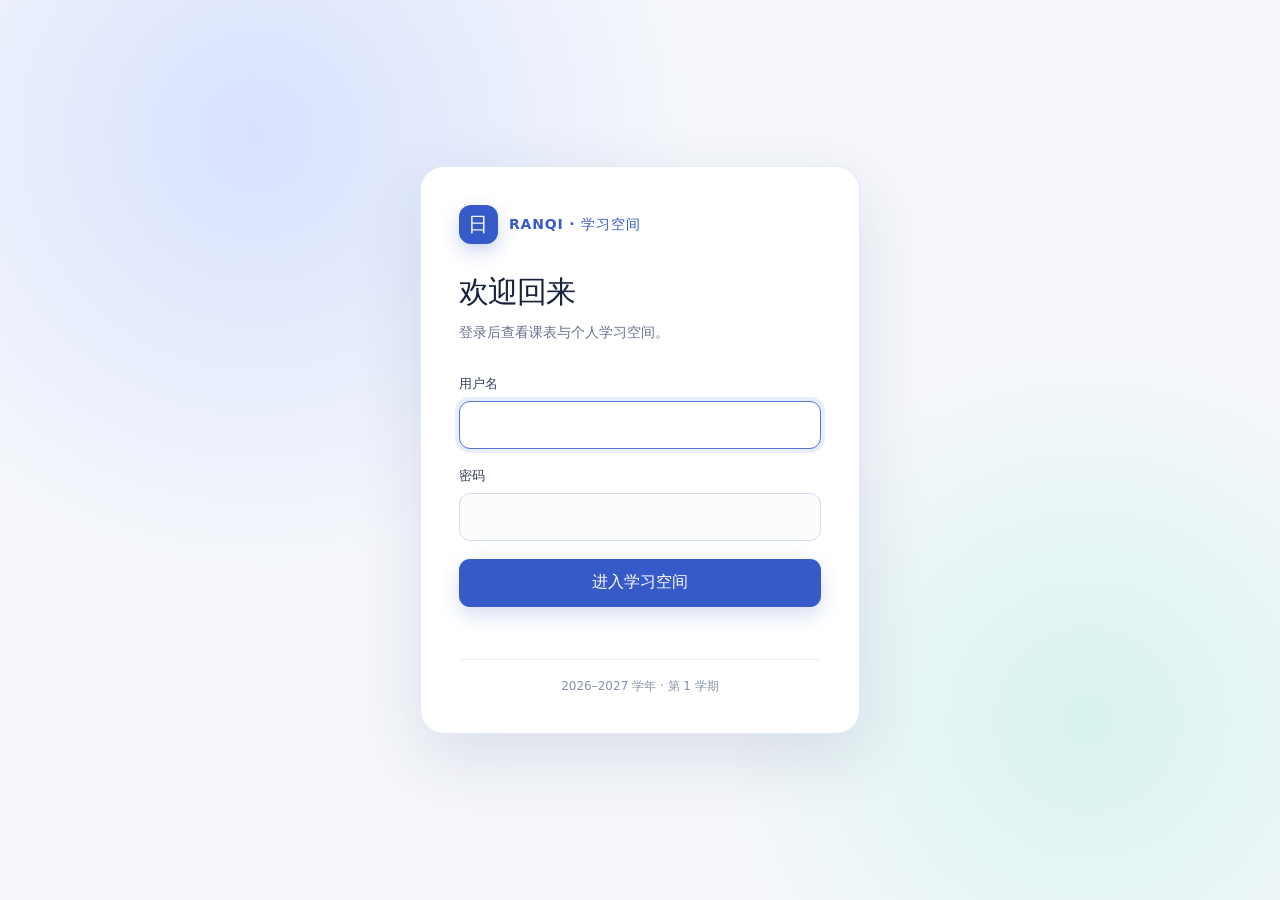
==== index.html @ 83523492 "Add files via upload" ====
<!doctype html>
<html lang="zh-CN">
<head>
  <meta charset="utf-8">
  <meta name="viewport" content="width=device-width, initial-scale=1">
  <meta name="color-scheme" content="light">
  <title>我的学习空间</title>
  <style>
    :root{font-family:Inter,"Segoe UI","Microsoft YaHei",system-ui,sans-serif;color:#17233d;background:#f5f7fb;font-synthesis:none}
    *{box-sizing:border-box} body{margin:0;min-height:100vh} button,input,select{font:inherit} button{cursor:pointer}
    .hidden{display:none!important} .login-screen{min-height:100vh;display:grid;place-items:center;padding:24px;background:radial-gradient(circle at 20% 15%,#d8e2ff 0,transparent 34%),radial-gradient(circle at 85% 80%,#d8f3ef 0,transparent 28%),#f5f7fb}
    .login-card{width:min(100%,440px);background:#fff;border:1px solid #e5eaf3;border-radius:24px;padding:38px;box-shadow:0 24px 70px rgba(30,47,87,.12)}
    .brand{display:flex;align-items:center;gap:11px;color:#365ac8;font-weight:800;letter-spacing:.06em;font-size:14px}.brand-mark{width:39px;height:39px;border-radius:12px;background:#365ac8;color:#fff;display:grid;place-items:center;font-size:20px;box-shadow:0 7px 18px rgba(54,90,200,.25)}
    h1{font-size:30px;letter-spacing:-.03em;margin:28px 0 8px}.login-lead{color:#66748e;font-size:14px;line-height:1.7;margin:0 0 30px}
    .field{margin:0 0 18px}.field label{display:block;font-size:13px;font-weight:700;margin-bottom:8px;color:#34415b}.field input{width:100%;height:48px;padding:0 14px;border:1px solid #d5ddea;border-radius:11px;background:#fbfcfe;outline:none;transition:.2s}.field input:focus{border-color:#5775d6;box-shadow:0 0 0 4px #e8edff;background:white}
    .primary{width:100%;height:48px;border:0;border-radius:11px;background:#365ac8;color:white;font-weight:750;box-shadow:0 8px 20px rgba(54,90,200,.2)}.primary:hover{background:#294cb5}.primary:disabled{opacity:.65;cursor:wait}
    .error{min-height:22px;color:#c43d4c;font-size:13px;margin:10px 0 0}.login-foot{border-top:1px solid #edf0f5;margin-top:20px;padding-top:18px;font-size:12px;color:#8792a7;text-align:center}
    .app{max-width:1480px;margin:auto;padding:28px 30px 72px}.topbar{display:flex;justify-content:space-between;gap:20px;align-items:flex-start;margin-bottom:28px}.eyebrow{font-size:12px;text-transform:uppercase;letter-spacing:.14em;color:#5872b9;font-weight:800;margin:0 0 8px}.page-title{font-size:31px;line-height:1.2;margin:0 0 9px}.subtitle{margin:0;color:#6c7890;font-size:14px}.top-actions{display:flex;align-items:center;gap:12px}.student-chip{background:#fff;border:1px solid #e3e8f1;border-radius:12px;padding:10px 14px;color:#394864;font-size:13px;white-space:nowrap}.student-chip strong{display:block;color:#17233d;font-size:14px}.ghost{height:42px;border:1px solid #dce3ee;background:#fff;border-radius:11px;color:#42516e;padding:0 16px;font-weight:700}.ghost:hover{background:#f0f3fb}
    .main-nav{display:flex;gap:8px;overflow-x:auto;padding:0 0 12px;margin:0 0 18px;scrollbar-width:thin}.nav-button{flex:none;border:1px solid #e1e7f1;background:#fff;border-radius:11px;padding:11px 18px;color:#53627c;font-size:14px;font-weight:750}.nav-button:hover{background:#f0f3fb}.nav-button.active{color:#fff;background:#365ac8;border-color:#365ac8;box-shadow:0 7px 16px rgba(54,90,200,.18)}
    .summary{display:grid;grid-template-columns:1.25fr .75fr;gap:16px;margin-bottom:20px}.summary-card{background:#fff;border:1px solid #e5eaf3;border-radius:18px;padding:21px 24px;box-shadow:0 5px 22px rgba(26,43,83,.04)}.summary-card strong{font-size:14px}.summary-card p{margin:9px 0 0;color:#6b7892;font-size:13px;line-height:1.65}.summary-card.accent{background:linear-gradient(120deg,#365ac8,#5276d9);color:#fff;border:0}.summary-card.accent p{color:#e9eeff}.summary-card.accent .big{font-size:26px;font-weight:800;line-height:1.2;margin-top:5px}
    .schedule-panel{background:#fff;border:1px solid #e5eaf3;border-radius:18px;overflow:hidden;box-shadow:0 5px 22px rgba(26,43,83,.04)}.panel-head{display:flex;justify-content:space-between;align-items:center;gap:16px;padding:20px 22px;border-bottom:1px solid #edf0f5;flex-wrap:wrap}.panel-head h2{font-size:20px;margin:0 0 5px}.panel-head p{font-size:12px;color:#8792a7;margin:0}.week-controls{display:flex;align-items:center;gap:8px;flex-wrap:wrap}.week-controls button{height:38px;border:1px solid #dce3ee;background:#fff;border-radius:9px;color:#42516e;padding:0 12px;font-size:13px;font-weight:700}.week-controls button:hover:not(:disabled){background:#f0f3fb}.week-controls button:disabled{opacity:.4;cursor:not-allowed}.week-controls .view-toggle{background:#eef2ff;border-color:#d8e2ff;color:#365ac8}.week-picker{display:flex;align-items:center;gap:7px;font-size:13px;font-weight:700;color:#53627c;white-space:nowrap}.week-picker select{border:1px solid #dce3ee;background:#f9fbff;color:#243456;border-radius:9px;padding:8px 24px 8px 9px;outline:none}
    .table-wrap{overflow-x:auto;scrollbar-color:#c9d5ef transparent}.timetable{border-collapse:separate;border-spacing:0;width:100%;min-width:1020px;table-layout:fixed}.timetable th,.timetable td{border-right:1px solid #edf0f5;border-bottom:1px solid #edf0f5;vertical-align:top}.timetable th:last-child,.timetable td:last-child{border-right:0}.timetable tr:last-child td{border-bottom:0}.timetable thead th{height:58px;background:#f9faff;text-align:center;padding:11px 6px;color:#465570;font-size:13px;font-weight:750}.timetable thead th:first-child{width:104px}.day-date{display:block;margin-top:4px;font-size:11px;color:#8190aa;font-weight:600}.timetable thead th.is-today{background:#eaf0ff;color:#365ac8}.timetable thead th.is-today .day-date{color:#365ac8}.timetable tbody th{background:#fcfdff;border-right:1px solid #edf0f5;border-bottom:1px solid #edf0f5;color:#4b5a75;font-size:12px;font-weight:800;text-align:center;padding:18px 8px;line-height:1.5}.slot-time{display:block;margin-top:5px;color:#7182a0;font-size:11px;font-weight:600}.timetable tbody tr:last-child th{border-bottom:0}.timetable td{height:122px;padding:8px;background:#fff}.timetable td.empty{background:#fff}.course{border-left:3px solid var(--tone);border-radius:8px;padding:10px 9px 11px;background:var(--tint);margin-bottom:7px;min-height:97px}.course:last-child{margin-bottom:0}.course-name{font-size:13px;font-weight:800;line-height:1.4;margin:0 0 8px;color:#243455}.course-meta{display:flex;align-items:flex-start;gap:5px;font-size:11px;line-height:1.45;color:#5e6e87;margin:3px 0}.course-meta svg{width:13px;height:13px;flex:none;margin-top:1px}.course-code{font-size:10px;color:#8390a8;margin-top:7px}.course[data-tone="blue"]{--tone:#4a80db;--tint:#edf4ff}.course[data-tone="amber"]{--tone:#e4a33c;--tint:#fff7e9}.course[data-tone="violet"]{--tone:#9a70d2;--tint:#f6efff}.course[data-tone="indigo"]{--tone:#6674d5;--tint:#f0f1ff}.course[data-tone="teal"]{--tone:#35a99d;--tint:#eaf9f6}.course[data-tone="rose"]{--tone:#dc7a88;--tint:#fff0f2}
    .below{display:grid;grid-template-columns:1fr 1fr;gap:16px;margin-top:20px}.note-card{background:#fff;border:1px solid #e5eaf3;border-radius:18px;padding:22px 24px}.note-card h2{font-size:16px;margin:0 0 13px}.note-card ul{margin:0;padding-left:20px;color:#5e6e87;font-size:13px;line-height:1.75}.note-card li+li{margin-top:7px}.muted{color:#8b97aa}.site-foot{font-size:12px;color:#91a0b6;margin:23px 0 0;text-align:center}
    .content-card{background:#fff;border:1px solid #e5eaf3;border-radius:18px;padding:28px;box-shadow:0 5px 22px rgba(26,43,83,.04)}.content-card h2{font-size:22px;margin:0 0 9px}.content-card p{color:#6b7892;font-size:14px;line-height:1.7;margin:0}.placeholder-card{min-height:330px;display:flex;flex-direction:column;justify-content:center;align-items:center;text-align:center}.placeholder-badge{width:64px;height:64px;display:grid;place-items:center;border-radius:20px;background:#edf2ff;color:#365ac8;font-size:21px;font-weight:800;margin-bottom:20px}.settings-grid{display:grid;grid-template-columns:repeat(4,minmax(0,1fr));gap:14px;margin-top:24px}.time-setting{display:block;background:#f8faff;border:1px solid #e5eaf3;border-radius:12px;padding:13px}.time-setting span{display:block;font-size:13px;font-weight:750;color:#394864;margin-bottom:8px}.time-setting input{width:100%;height:38px;border:1px solid #d5ddea;border-radius:8px;background:#fff;padding:0 9px;color:#253553}.time-setting input:focus{outline:2px solid #b9c8f6;outline-offset:1px}.settings-status{margin-top:16px!important;font-size:12px!important;color:#5d708f!important}
    @media(max-width:900px){.settings-grid{grid-template-columns:repeat(3,minmax(0,1fr))}}
    @media(max-width:780px){.app{padding:20px 14px 50px}.topbar{display:block}.top-actions{justify-content:space-between;margin-top:18px}.summary,.below{grid-template-columns:1fr}.panel-head{align-items:flex-start;flex-direction:column}.week-controls{width:100%}.page-title{font-size:27px}.login-card{padding:30px 24px}.settings-grid{grid-template-columns:repeat(2,minmax(0,1fr))}}
    @media(max-width:420px){.settings-grid{grid-template-columns:1fr}}
    @media print{.login-screen,.ghost,.week-controls,.main-nav,.site-foot,#placeholder-view,#settings-view{display:none!important}.app{padding:0}.summary{display:none}.schedule-panel,.note-card{box-shadow:none;border-color:#ccc}.table-wrap{overflow:visible}.timetable{min-width:0}.course{break-inside:avoid}}
  </style>
</head>
<body>
  <main id="login" class="login-screen">
    <form id="login-form" class="login-card" autocomplete="on">
      <div class="brand"><span class="brand-mark" aria-hidden="true">日</span><span>RANQI · 学习空间</span></div>
      <h1>欢迎回来</h1>
      <p class="login-lead">登录后查看课表与个人学习空间。</p>
      <div class="field"><label for="username">用户名</label><input id="username" name="username" type="text" autocomplete="username" required autofocus></div>
      <div class="field"><label for="password">密码</label><input id="password" name="password" type="password" autocomplete="current-password" required></div>
      <button id="login-button" class="primary" type="submit">进入学习空间</button>
      <p id="login-error" class="error" role="alert" aria-live="polite"></p>
      <div class="login-foot">2026–2027 学年 · 第 1 学期</div>
    </form>
  </main>

  <main id="app" class="app hidden" aria-hidden="true">
    <header class="topbar">
      <div><p class="eyebrow">STUDY SPACE</p><h1 class="page-title" id="page-title">我的学习空间</h1><p class="subtitle" id="term"></p></div>
      <div class="top-actions"><div class="student-chip"><strong id="student"></strong></div><button id="logout" class="ghost" type="button">退出登录</button></div>
    </header>
    <nav class="main-nav" aria-label="主要版块">
      <button class="nav-button active" type="button" data-view="schedule" aria-current="page">课表</button>
      <button class="nav-button" type="button" data-view="one">板块一</button>
      <button class="nav-button" type="button" data-view="two">板块二</button>
      <button class="nav-button" type="button" data-view="three">板块三</button>
      <button class="nav-button" type="button" data-view="settings">设置</button>
    </nav>
    <div id="schedule-view">
    <section class="summary" aria-label="课表概览">
      <div class="summary-card accent"><strong>当前视图</strong><div class="big" id="week-summary"></div><p id="course-summary"></p></div>
      <div class="summary-card"><strong>查看提示</strong><p>选择周次后只显示该周的课程。课表依据所提供的 PDF 整理，临时调课请以教务系统最新通知为准。</p></div>
    </section>
    <section class="schedule-panel" aria-labelledby="schedule-heading">
      <div class="panel-head"><div><h2 id="schedule-heading">周课表</h2><p id="week-dates">手机上可左右滑动查看完整星期安排</p></div><div class="week-controls"><button id="prev-week" type="button" aria-label="上一周">← 上一周</button><button id="next-week" type="button" aria-label="下一周">下一周 →</button><button id="view-toggle" class="view-toggle" type="button">查看总课表</button><label class="week-picker" for="week">跳转 <select id="week"><option value="0">总课表</option></select></label></div></div>
      <div class="table-wrap"><table class="timetable"><thead id="table-head"></thead><tbody id="table-body"></tbody></table></div>
    </section>
    <div class="below"><section class="note-card"><h2>待定课程</h2><ul id="unscheduled"></ul></section><section class="note-card"><h2>调课提示</h2><ul id="changes"></ul></section></div>
    <p class="site-foot">课程信息根据提供的课表 PDF 整理 · 请以学校最新安排为准</p>
    </div>
    <section id="placeholder-view" class="content-card placeholder-card hidden" aria-labelledby="placeholder-title">
      <div id="placeholder-badge" class="placeholder-badge">01</div>
      <h2 id="placeholder-title">板块一</h2>
      <p>这个版块已经预留好，内容可以以后再添加。</p>
    </section>
    <section id="settings-view" class="content-card hidden" aria-labelledby="settings-heading">
      <h2 id="settings-heading">上课时间设置</h2>
      <p>为第 1～13 节分别填写起始时间。填写后，课表会显示对应课程的开始时间；留空则不显示。设置只保存在当前设备的这个浏览器中。</p>
      <div id="settings-grid" class="settings-grid"></div>
      <p id="settings-status" class="settings-status" role="status" aria-live="polite">修改时间后会自动保存。</p>
    </section>
  </main>
  <script>
    "use strict";
    const encrypted = {"salt":"gTaoTTpPP4u7zLPp1NH04Q==","iv":"feIYXeTIrpyNLrvD","iterations":310000,"data":"DsZeTiEoBMIVXJFeap3AbDBY2Db8GSal67mvyccqhkThIlfaGzQYnzFWWoTIhToxH/PacZp6aBRb97yWmqIYYdEduGNW4O2mP70hfNaeyu0lHL8E8oLN7V94ByxCUj9BWKwS/2WyN1aC+7UjbQxFpHw9xS0fntDRg8F2d4QV3/pBoeukYeLjH6ajt5wy1sfkXNbRCqBTRVN3sKU7Ua/qpvq4p26rtzbKBhHRqPJqDBNW2yIpruHiWl/MxqlUTKNYBGWKCKak4w8O7wE8tS2ekmseTJcrwwTHx0aUIkLUKFfXQz/BCYAKJi9KuOVPWF24qxpJHP1sUewxSFF3jQR/6clqr8gTQXi/YA2/zcFnOjFOBBSrhpqkCqTQ+jnV6N1tledAkYE2jA7JvvWLhAKAwC2+TUJWFAo1YBOvYvrbQqEZPL70h0OqelKjl2BH43Wckx4mHJBrP9RyjkPjfEGyPtdt5/8AloAOXwAMJVTcO5MDpPkoiFmdoPTbethiexS/[base64]/XMI4q5W8pJoQLJ4wgl6zcXGNvZucv5ygoPz8uCCL6nPsUCZ94dImjLBMt3HUBpUzzXkse0vYGlkZ8YNF/u+lbOLEjEJaMFNOn6HT4PSXbUy7tFywDJ6yKdx8kRlEPsJpr/Ame9/qVnJfUWgD+2+jrheM79hUiCbFKuJDvrOtE8sMJOhuDuY6afAC3C43mDdZgBiQNYY26pXdpOv44/PvKYBKtzTJ+0a0R5rOhH8dWhiMaNrnnjUpR0os7OTTqEkMJCsAVAx/ynQzBTGTkcRUn9LL0rK904E4OBG0ksULfPzue0Eb0LXCt8vcGSeRKabv5J4zP83KyiUWVMZi4dYZ11BGEwX/LD7B4kACDHQ5ZrmFvv4uj6DaSS8GDscNtbQvHMQI9263gbrcEU6Ik0xxJFEun6JctghV4RSJrc8ha5B7GozYXf/iXyOxy6sqLYGcUNoK1kN6ukMJLe8HkFpy1yisY9lxGCJjj9cOkxxxl93GltbwaTrmscAYI0g05BrxOo1Qf1igHIqMu89IqETaG/CZ6Wq5OF+/W/TFM9PXOBw0T8u75CGX4McQOd0o7F2uYporRvDfsAkXO0JHhy+kBzwRYLTNeYMsIC8vBVquiexGbWhhVKK0UNaNc9wj2aDYOn8T/BbGICObh4GIEU2YpldEaCrZhNUrbNZ+P/+CR5Imyydqn2mldwib+yKerbCxTn0BHtZ/Uz+tGxQs5N6O1/33EbLytav+9H4lQ/xB7ju3ITxfuyHTt+lsSIURqcyHBcMTpQQrn4m7CbG44cYzDdBVmSygc6JUUsnPvrNUOLJHHln/S46Yk3M275LXnO2STgwqrQfZGlJBwmzZLUyrg2nA3s7ugPeOw+wPyVVGazz/XhCPzHxeDF72zjIzyL+JZGZLDOdH2aMTly0kFbUdGMNnr6Ql+KrB9BH0HBdruKofYZglUGv4CEYfKm8J+slTWHkqJIxTl7PiC7bVWR06/Ou5rPuykPyn1WX7qrsgumoY37neHusYP9gZlt9DxPVeV0/jPec0oGVnIJa/8VutIjE5iZNgNPmgHgOQe4sRsK+wJPrOBGfX697EQ62ev26OUoFAcDJyoET8SyheGjLaQCkBHhx+Yy/gmhgN5SdL94z7xhJQerHq41OzX9sVvTz0ioBPN/c1uhObMQvaemBujFEpVWGi4lfOFFc2Cwwl9Ay/fTVqy1mi/GAHWkKUDC/RIny4HfqHNNyilPzwHfr0Grf6OPE3CUHJMuyaq2j/NsH2QukDioKl12KdL5Jy81mORDVJGI7GkzY1lw6TlCt/[base64]/wLqTyCkS2pOuhdQln8dl40ojAYj8rX7wlYkIx/nyA5CewcXWoOCDX7Ax3E5n9qS+JDwJ5UTVW2yRxXusKPSXn1ElkwY/8pX67VWLofdDOgxbKWLu+UN543P9IIOu/ARKzybFG6ts/VoZ5M2nyXejq//iyq6H89RWAr0QLTTpzlB+4qlmHuPQfGzSJx85XyLSGhQRANKqB20mSKxCLRSvPO501UNV3o3jHlOwDnFMEEn/XxBkUXXBfw4Ivqu1zr4ZeOsJRsGcJVJNiXQE3FaquAml1qZeXZcMjir5Udm/kXnKLeGnvCS1LOnNdHLix/cCAm0nTzFerQgtKhxfvfOG/v+1ieX/XFbd9VyWPopLvj1fWu+QjrBnT5SeEaMjiqTEtE+mZThs6OlkobJ0Azl8cZw+KVhm8b0mmwyjwdjBgaUIdwiTiaoY5MWsOvTaDe7oDbGVGEoW0z2XFg9noH6X4DYcqZMyCxVb/LupSnM7gUN0QSFmRz4xP8SH+FnswWycemZTHxEYH5BhfIYXyGFQBCqJdt64wW/+74TuPWuLuLlMEZIAHmLHLVTpcTrTfDR4G5MYBXtOvx/[base64]/8STXFbtviSUTilu3pxwsBC0PCi0DOvbaaD9HJoaYZWbC6rOkuab+SeBEpBKHtp9liJcY6xh1rgIFjwm75X7wCOOZe3PqUJgTViRFJ9ABu2//rmwYGfbJm86LGY8eCXIwXXq04YoZBtYy3r8mOqH3aoN5XUPHeM4otcz2mlLq3yWDsPA6hTBWOGszzIIOPFHmrjUyjWM4HQYjKHATZf/kwozhT/VN/U5fpbfkjBpGGJ2yxOLqRmLD+ZnLeKa3WZgkLE6TYqTQJRY49Bc2XPH6Ex8ysUaQYDDr9052tlBYeuyNAX+mcfCbm3Afufusrtq+7/rYoJGJv8LZLOyiA2EQpx/hvG5ZA0+8arEWvxJKFVK7Y3CTzGbRVeSazOEZYECZ3FbIrkhnJxYM1ngAunIkOMLA6+eERLnaYwPxIFLR/DzX3fsOmuSNMOsNu8fHY0RA5PlA63o2NVhTswwU+zv2zKNYuYn1RHNGNmgYuI3a7BIT31KlfEJJVph+6HvC3dcUd1cZv5ODDQvu+BUwxf1Whmcu/dFl2NxvT3tzXzhfdJBcyJ5jwYQp5rkJDgGFvUcu4s/LrZDTvXC3W13MUNuRynO0O8sqzI5DQrSwL/CCEZnpg/2eXHRkZBtU920naXVMVJ8HOD+8WfnI1QuuNg01pYTHsdc/gkUoui7ZIMzJk24tWdeXUOYnO962lsI1LTnjQIBYgKoQaX1RVzTqVQG3fRoV1Pd469Acib5AyLu+9c8vmMG7CIYva38o+bbr5kux7zKc76pT51ikMRgQ/xpl8YSO3PTU2j5JsNgOLzxMNgog++fwCousEeLplNJ1JmnvZAImcjn48HWo0BAbK7xYASugl6ckOGi3BEZ/h+BRDcbyhecsbjbwpmYuAifgcRyMfXlsIoQ0wpw4iodAILwdpms2dwd2soZesSOUiwaLEAaJ1bbtuQrqWbILDHyJvpphwfd03DPrdbbfPhw//MhkFki32LhBfhDwHcVBoQEzU/j0JHasBdQuzdu0yRv1YTTl+46myXUFSugnXfn7uOUUILcsKuaVpSSxLIcmhcZOIqey7k8cmr7XU6fdixJt7fhqRn/tzFpFnXhjKOB1iz8U2Nad5QB7OLL1vxdfdpGJD/AVcmK3MlBkiMFTdIo8uAFXMRKwe0nxoWx6oT5LorYZvYEFM2XFZUtzi2z4uKozK8QHctzxO7evnI3Nj77eaosBXfqsrXUCecx4dQ3SHvxAr/[base64]/2kgRt+ohzkart8UGstom2kB6nEYKCjA36os5fdg5p7BmMLrhGIiVUG3Tg67Rmmffo6GWCJoOkt3/ANgAKG9jbL/YUFDF6zBuhXhkBtK7wXl4hc56h5DMaQnTQLntHiLSpoLeGN10vOPSs3kCY9YO442Nei/QhfFxKB7QngersPUf8vZhfuB9B+kLGROYTMc2hQb9+0gcxBWIzWjEGU9OJPK7RAka7dV7Yz6PxgSsFDgsfxBqyn9XIVtIbpbmBpIjcFN30lm1ykKs+QLyyJC1OJtZiR/IS3iPhDVOpCe52Ecr+N0qkkdrW3fN4AJbRAsMMJgXm1AN/efpyxIA0DvOJiNxSQOCZTAXsA36C/ilfbAHRtSaC5jKvaHP06hs/C0vmpT6Yo1YlkqKYSL1vpNVijVoHT73zyF4P4nwzvGM9r5clhUDyYL/Vv7s0fACXZjrts63/f85ctPpi8fzcYruTWglSe7py0esquvLe8B4ysONHjuYrfk/NEToWAkc9sjSTgSU1RiNXKA4XOPxpFgjAkVkuKgz5btnegCXK3F4EhRFIyVaTTP5rEz1/fgPAQUeKDE9QMRCMpdpQXyemXyHsnqYU7SXIMKdSTO/vZJXHmEt/em32XmAs5HzhIRR0aYJ7+9bZVRdyt5xyOxw/7KG18LciKzEO8/z9Ygqaf3Tvg3v8YUBdSnq5LIT73e725XNb+aOfu3vtzOT2pb96aGQtuiTBWBJXdFE26/C4pO6n/tphM5RBCwayBW0KLYxzVU+ij/l48Wc9lYOiWu80SKT1K22KHDPU07WY/eORPSNBDkmE2LWTkAEcaNU7Lb//HjTtMGhuXia2U9d6O7sIYs2I8lXSf8R+OQyS6G7iDdfw/pPo9e826fvfOyWc9rcq6xALBI6jA5hbvJ2INh69wSzDUX5YB6YkTfA0k17vsjCUi0nqi81omnIgvvKVE4AB8kIjTQ4yGNjAqUYDwila3yFujpPjH/KUUExKoB9Ro1pX17a6RUWdMJVr9IiG/Fwtn5o1HlRL83DrBbS6ReVMwyqF4vJM75hIN134z9fYvjDJWqp4vTjtk5OlywVhBg9wGOOPSy/eFtIktPK4LX/3f9u2cmE2VG2FhZdTRHo+Z9CzHJJdfRHalBpsKvIAIrmAKER2ZJEEk0NJZmJSHhoozKu22jY39YxxdLDObqWUJbeezCJSD5Bp4oT9/UFF01eHtVr2kg/hgufHfqqRkHZsX5Ey+ygxmN/hd8AYA5e9vpUi/6N/F4zpi0YgTomjRUMypqwU7sBnzP6GI/JH5rP6Qmiq9mw33XIQMFJuiXYYKypgyZo1+TXA6fJKVYP0fdfIvYuD4NyQWEgKGH51npra5txVI+guZd/2TSmH9zyS00/xjrfb+YJmh/G3UCk3rVe5LxK8PJTDH+vVgbLHjjLXQKQdpMjuEuPjg6Ru95Ifzafv/xj/ghyeFhFEZnqOCPay494+oOZPhUfFq292scVErZ4zJsqhlv8MJ7Kwb342m7a/RGMqI5mcOW2sp2phx5Cak2dagsk+JDA6/69gW5z4q6guaZHU1uwW/Q8zDVTfMJl9kaU56RVWoZZ2uz1gfCXKFyIQBb/tYzE16qC070TPYhTgtgbGwKm+aSnAiugxf2nirxdmYy1EHpdSyA89gWtZsZk6mgGZL3Bi+g7iUNF7wiq5OvJazxqvHHZ6oywe2n2/W6mjxRTye05HS1JD21pre1qynV7qY7l3X08hHA6FNu88T071zQ0RS1HS8rA0v3tYMcptz+yIuSltF+TVijau1LVeLrBRvQ7uU48eu6i7abZrPVnsCIHL4l7DwKm7LlpblN7mjtePaW/aDZx8x/IvR2MH8b45GbT3mpMNp"};
    const $ = id => document.getElementById(id);
    let schedule = null;
    const termStart = Date.UTC(2026, 8, 14);
    let selectedWeek = 0;
    const timeStorageKey = "ranqi.lessonStartTimes.v1";
    let startTimes = {};
    function todayInShanghai(){
      const parts = new Intl.DateTimeFormat("en-US",{timeZone:"Asia/Shanghai",year:"numeric",month:"2-digit",day:"2-digit"}).formatToParts(new Date());
      const values=Object.fromEntries(parts.map(part=>[part.type,part.value]));
      return Date.UTC(Number(values.year),Number(values.month)-1,Number(values.day));
    }
    function currentAcademicWeek(){
      return Math.max(1,Math.min(16,Math.floor((todayInShanghai()-termStart)/604800000)+1));
    }
    function weekDates(week){
      const start=new Date(termStart+(week-1)*604800000),end=new Date(termStart+(week*604800000)-86400000);
      const label=date=>`${date.getUTCMonth()+1} 月 ${date.getUTCDate()} 日`;
      return `${label(start)}—${label(end)}`;
    }
    function readStartTimes(){
      try{
        const saved=JSON.parse(localStorage.getItem(timeStorageKey)||"{}");
        if(!saved||typeof saved!=="object"||Array.isArray(saved))return {};
        return Object.fromEntries(Object.entries(saved).filter(([lesson,time])=>Number(lesson)>=1&&Number(lesson)<=13&&/^\d{2}:\d{2}$/.test(time)));
      }catch{return {};}
    }
    function saveStartTimes(){
      try{localStorage.setItem(timeStorageKey,JSON.stringify(startTimes));putText("settings-status","已自动保存到当前浏览器。");}
      catch{putText("settings-status","当前浏览器无法保存设置；本次打开期间仍可使用。");}
    }
    function buildSettings(){
      const grid=$("settings-grid");grid.replaceChildren();
      for(let lesson=1;lesson<=13;lesson++){
        const label=make("label","time-setting");label.append(make("span","",`第 ${lesson} 节`));
        const input=document.createElement("input");input.type="time";input.step=60;input.value=startTimes[lesson]||"";input.setAttribute("aria-label",`第 ${lesson} 节起始时间`);
        input.addEventListener("change",()=>{if(input.value)startTimes[lesson]=input.value;else delete startTimes[lesson];saveStartTimes();if(schedule)drawCourses(selectedWeek);});
        label.append(input);grid.append(label);
      }
    }
    function showView(view){
      $("schedule-view").classList.toggle("hidden",view!=="schedule");
      $("settings-view").classList.toggle("hidden",view!=="settings");
      const placeholder=["one","two","three"].includes(view);
      $("placeholder-view").classList.toggle("hidden",!placeholder);
      if(placeholder){const number={one:1,two:2,three:3}[view];putText("placeholder-title",`板块${["","一","二","三"][number]}`);putText("placeholder-badge",String(number).padStart(2,"0"));}
      for(const button of document.querySelectorAll(".nav-button")){
        const active=button.dataset.view===view;button.classList.toggle("active",active);
        if(active)button.setAttribute("aria-current","page");else button.removeAttribute("aria-current");
      }
      window.scrollTo({top:0,behavior:"smooth"});
    }
    const icon = kind => {
      const path = kind === "pin" ? '<path d="M12 21s7-5.4 7-11a7 7 0 1 0-14 0c0 5.6 7 11 7 11Z"/><circle cx="12" cy="10" r="2.5"/>' : kind === "clock" ? '<circle cx="12" cy="12" r="9"/><path d="M12 7v5l3 2"/>' : '<rect x="3" y="5" width="18" height="16" rx="2"/><path d="M7 3v4M17 3v4M3 10h18"/>';
      return `<svg viewBox="0 0 24 24" fill="none" stroke="currentColor" stroke-width="1.8" stroke-linecap="round" stroke-linejoin="round" aria-hidden="true">${path}</svg>`;
    };
    const decode = value => Uint8Array.from(atob(value), char => char.charCodeAt(0));
    async function unlock(password) {
      const bytes = new TextEncoder().encode(password);
      const source = await crypto.subtle.importKey("raw", bytes, "PBKDF2", false, ["deriveKey"]);
      const key = await crypto.subtle.deriveKey({name:"PBKDF2", salt:decode(encrypted.salt), iterations:encrypted.iterations, hash:"SHA-256"}, source, {name:"AES-GCM", length:256}, false, ["decrypt"]);
      const plain = await crypto.subtle.decrypt({name:"AES-GCM", iv:decode(encrypted.iv)}, key, decode(encrypted.data));
      return JSON.parse(new TextDecoder().decode(plain));
    }
    function putText(id, value){$(id).textContent = value;}
    function make(tag, className, textValue){const node=document.createElement(tag);if(className)node.className=className;if(textValue!==undefined)node.textContent=textValue;return node;}
    function addMeta(parent, kind, label){const row=make("div","course-meta");row.innerHTML=icon(kind);row.append(document.createTextNode(label));parent.append(row);}
    function drawHeader(week){
      const head=$("table-head");head.replaceChildren();const row=document.createElement("tr");row.append(make("th","","节次 / 星期"));
      schedule.days.forEach((dayName,index)=>{
        const heading=document.createElement("th");heading.append(make("span","",dayName));
        if(week>0){
          const date=new Date(termStart+((week-1)*7+index)*86400000);
          heading.append(make("span","day-date",`${date.getUTCMonth()+1} 月 ${date.getUTCDate()} 日`));
          if(date.getTime()===todayInShanghai())heading.classList.add("is-today");
        }
        row.append(heading);
      });
      head.append(row);
    }
    function drawCourses(week){
      drawHeader(week);
      const body=$("table-body");body.replaceChildren();
      let count=0;
      for(const slot of schedule.slots){
        const row=document.createElement("tr"),rowHeading=make("th","",slot.label);
        const slotStart=startTimes[Number(slot.id.split("-")[0])];
        if(slotStart)rowHeading.append(make("span","slot-time",`${slotStart} 开始`));
        row.append(rowHeading);
        for(let day=1;day<=7;day++){
          const cell=document.createElement("td");
          const items=schedule.courses.filter(course=>course.day===day&&course.slot===slot.id&&(week===0||course.weekNumbers.includes(week)));
          if(!items.length)cell.className="empty";
          for(const course of items){
            count++;
            const card=make("article","course");card.dataset.tone=course.tone;
            card.append(make("p","course-name",course.name));
            addMeta(card,"calendar",`${course.weeks} · ${course.periods}`);
            const firstLesson=Number(course.periods.match(/\d+/)?.[0]);
            if(startTimes[firstLesson])addMeta(card,"clock",`${startTimes[firstLesson]} 开始`);
            addMeta(card,"pin",course.room);
            card.append(make("div","course-code",`课程代码 ${course.code}`));
            cell.append(card);
          }
          row.append(cell);
        }
        body.append(row);
      }
      putText("week-summary",week===0?"总课表":`第 ${week} 周`);
      putText("course-summary",week===0?"浏览学期内所有课程安排":`${weekDates(week)} · ${count} 项课程安排`);
    }
    function setWeek(week){
      selectedWeek=week;
      $("week").value=String(week);
      putText("schedule-heading",week===0?"总课表":`第 ${week} 周课表`);
      putText("week-dates",week===0?"显示本学期全部周次的课程 · 手机可左右滑动":`${weekDates(week)} · 手机可左右滑动查看`);
      $("prev-week").disabled=week<=1;
      $("next-week").disabled=week===0||week>=16;
      putText("view-toggle",week===0?"返回本周":"查看总课表");
      drawCourses(week);
    }
    function render(data){
      schedule=data;
      startTimes=readStartTimes();buildSettings();
      putText("page-title","我的学习空间");putText("term",data.term);putText("student",data.student);
      const picker=$("week");for(let week=1;week<=16;week++){const option=document.createElement("option");option.value=String(week);option.textContent=`第 ${week} 周`;picker.append(option);}
      for(const note of data.unscheduled)$("unscheduled").append(make("li","",note));
      for(const note of data.changes)$("changes").append(make("li","",note));
      setWeek(currentAcademicWeek());
      showView("schedule");
      $("login").classList.add("hidden");$("app").classList.remove("hidden");$("app").removeAttribute("aria-hidden");$("password").value="";
    }
    $("login-form").addEventListener("submit",async event=>{
      event.preventDefault();putText("login-error","");
      const button=$("login-button");button.disabled=true;button.textContent="正在验证…";
      try{
        if($("username").value!=="ranqi")throw new Error("invalid");
        render(await unlock($("password").value));
      }catch(error){putText("login-error","用户名或密码不正确");$("password").value="";$("password").focus();}
      finally{button.disabled=false;button.textContent="进入学习空间";}
    });
    $("week").addEventListener("change",event=>setWeek(Number(event.target.value)));
    $("prev-week").addEventListener("click",()=>{if(selectedWeek>1)setWeek(selectedWeek-1);});
    $("next-week").addEventListener("click",()=>{if(selectedWeek>0&&selectedWeek<16)setWeek(selectedWeek+1);});
    $("view-toggle").addEventListener("click",()=>setWeek(selectedWeek===0?currentAcademicWeek():0));
    document.querySelectorAll(".nav-button").forEach(button=>button.addEventListener("click",()=>showView(button.dataset.view)));
    $("logout").addEventListener("click",()=>{schedule=null;selectedWeek=0;$("table-body").replaceChildren();$("table-head").replaceChildren();$("unscheduled").replaceChildren();$("changes").replaceChildren();$("week").replaceChildren(new Option("总课表","0"));$("app").classList.add("hidden");$("app").setAttribute("aria-hidden","true");$("login").classList.remove("hidden");$("login-form").reset();$("username").focus();});
  </script>
</body>
</html>
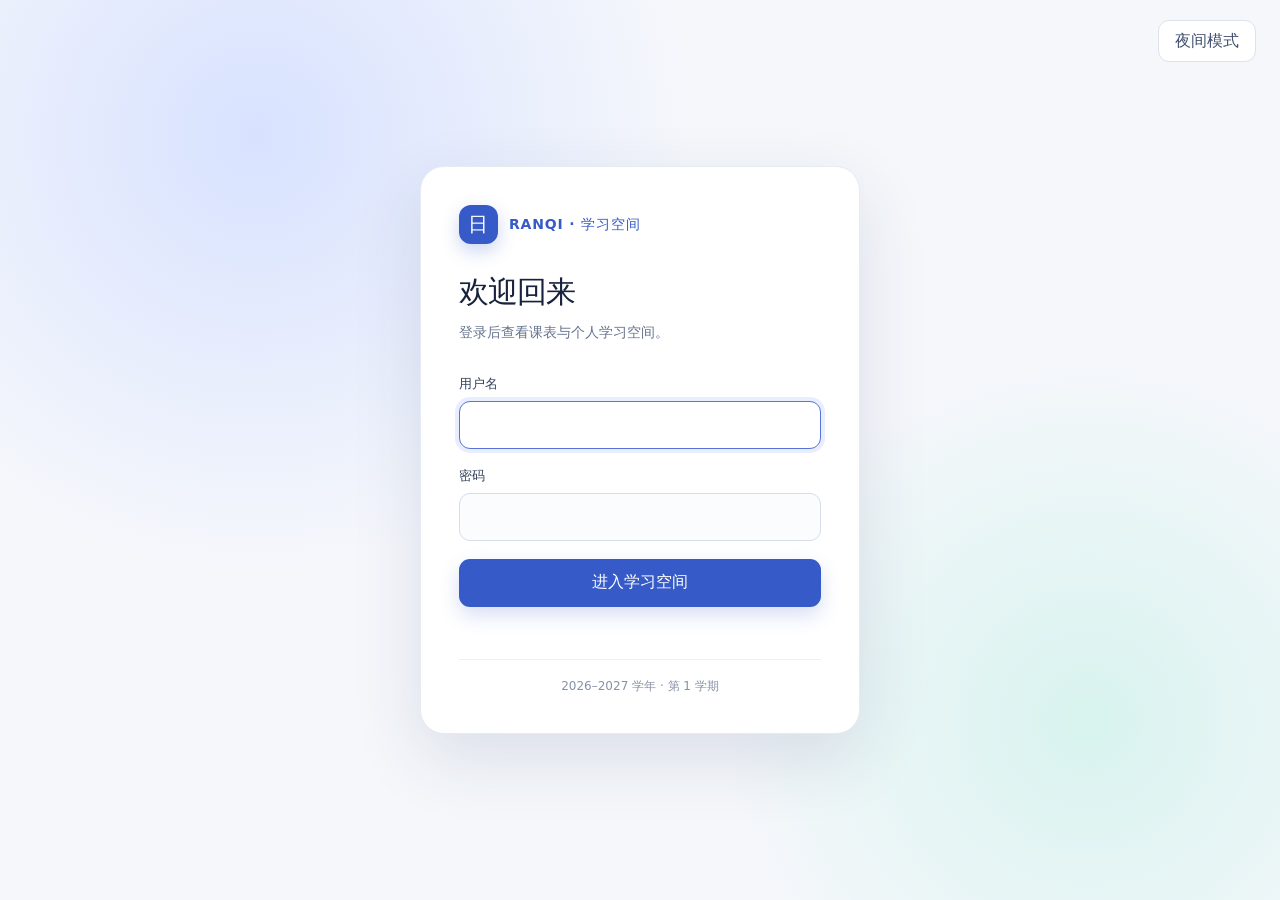
==== commit 11ca3102: "Add files via upload" ====
--- a/index.html
+++ b/index.html
@@ -1,232 +1,466 @@
-<!doctype html>
-<html lang="zh-CN">
-<head>
-  <meta charset="utf-8">
-  <meta name="viewport" content="width=device-width, initial-scale=1">
-  <meta name="color-scheme" content="light">
-  <title>我的学习空间</title>
-  <style>
-    :root{font-family:Inter,"Segoe UI","Microsoft YaHei",system-ui,sans-serif;color:#17233d;background:#f5f7fb;font-synthesis:none}
-    *{box-sizing:border-box} body{margin:0;min-height:100vh} button,input,select{font:inherit} button{cursor:pointer}
-    .hidden{display:none!important} .login-screen{min-height:100vh;display:grid;place-items:center;padding:24px;background:radial-gradient(circle at 20% 15%,#d8e2ff 0,transparent 34%),radial-gradient(circle at 85% 80%,#d8f3ef 0,transparent 28%),#f5f7fb}
-    .login-card{width:min(100%,440px);background:#fff;border:1px solid #e5eaf3;border-radius:24px;padding:38px;box-shadow:0 24px 70px rgba(30,47,87,.12)}
-    .brand{display:flex;align-items:center;gap:11px;color:#365ac8;font-weight:800;letter-spacing:.06em;font-size:14px}.brand-mark{width:39px;height:39px;border-radius:12px;background:#365ac8;color:#fff;display:grid;place-items:center;font-size:20px;box-shadow:0 7px 18px rgba(54,90,200,.25)}
-    h1{font-size:30px;letter-spacing:-.03em;margin:28px 0 8px}.login-lead{color:#66748e;font-size:14px;line-height:1.7;margin:0 0 30px}
-    .field{margin:0 0 18px}.field label{display:block;font-size:13px;font-weight:700;margin-bottom:8px;color:#34415b}.field input{width:100%;height:48px;padding:0 14px;border:1px solid #d5ddea;border-radius:11px;background:#fbfcfe;outline:none;transition:.2s}.field input:focus{border-color:#5775d6;box-shadow:0 0 0 4px #e8edff;background:white}
-    .primary{width:100%;height:48px;border:0;border-radius:11px;background:#365ac8;color:white;font-weight:750;box-shadow:0 8px 20px rgba(54,90,200,.2)}.primary:hover{background:#294cb5}.primary:disabled{opacity:.65;cursor:wait}
-    .error{min-height:22px;color:#c43d4c;font-size:13px;margin:10px 0 0}.login-foot{border-top:1px solid #edf0f5;margin-top:20px;padding-top:18px;font-size:12px;color:#8792a7;text-align:center}
-    .app{max-width:1480px;margin:auto;padding:28px 30px 72px}.topbar{display:flex;justify-content:space-between;gap:20px;align-items:flex-start;margin-bottom:28px}.eyebrow{font-size:12px;text-transform:uppercase;letter-spacing:.14em;color:#5872b9;font-weight:800;margin:0 0 8px}.page-title{font-size:31px;line-height:1.2;margin:0 0 9px}.subtitle{margin:0;color:#6c7890;font-size:14px}.top-actions{display:flex;align-items:center;gap:12px}.student-chip{background:#fff;border:1px solid #e3e8f1;border-radius:12px;padding:10px 14px;color:#394864;font-size:13px;white-space:nowrap}.student-chip strong{display:block;color:#17233d;font-size:14px}.ghost{height:42px;border:1px solid #dce3ee;background:#fff;border-radius:11px;color:#42516e;padding:0 16px;font-weight:700}.ghost:hover{background:#f0f3fb}
-    .main-nav{display:flex;gap:8px;overflow-x:auto;padding:0 0 12px;margin:0 0 18px;scrollbar-width:thin}.nav-button{flex:none;border:1px solid #e1e7f1;background:#fff;border-radius:11px;padding:11px 18px;color:#53627c;font-size:14px;font-weight:750}.nav-button:hover{background:#f0f3fb}.nav-button.active{color:#fff;background:#365ac8;border-color:#365ac8;box-shadow:0 7px 16px rgba(54,90,200,.18)}
-    .summary{display:grid;grid-template-columns:1.25fr .75fr;gap:16px;margin-bottom:20px}.summary-card{background:#fff;border:1px solid #e5eaf3;border-radius:18px;padding:21px 24px;box-shadow:0 5px 22px rgba(26,43,83,.04)}.summary-card strong{font-size:14px}.summary-card p{margin:9px 0 0;color:#6b7892;font-size:13px;line-height:1.65}.summary-card.accent{background:linear-gradient(120deg,#365ac8,#5276d9);color:#fff;border:0}.summary-card.accent p{color:#e9eeff}.summary-card.accent .big{font-size:26px;font-weight:800;line-height:1.2;margin-top:5px}
-    .schedule-panel{background:#fff;border:1px solid #e5eaf3;border-radius:18px;overflow:hidden;box-shadow:0 5px 22px rgba(26,43,83,.04)}.panel-head{display:flex;justify-content:space-between;align-items:center;gap:16px;padding:20px 22px;border-bottom:1px solid #edf0f5;flex-wrap:wrap}.panel-head h2{font-size:20px;margin:0 0 5px}.panel-head p{font-size:12px;color:#8792a7;margin:0}.week-controls{display:flex;align-items:center;gap:8px;flex-wrap:wrap}.week-controls button{height:38px;border:1px solid #dce3ee;background:#fff;border-radius:9px;color:#42516e;padding:0 12px;font-size:13px;font-weight:700}.week-controls button:hover:not(:disabled){background:#f0f3fb}.week-controls button:disabled{opacity:.4;cursor:not-allowed}.week-controls .view-toggle{background:#eef2ff;border-color:#d8e2ff;color:#365ac8}.week-picker{display:flex;align-items:center;gap:7px;font-size:13px;font-weight:700;color:#53627c;white-space:nowrap}.week-picker select{border:1px solid #dce3ee;background:#f9fbff;color:#243456;border-radius:9px;padding:8px 24px 8px 9px;outline:none}
-    .table-wrap{overflow-x:auto;scrollbar-color:#c9d5ef transparent}.timetable{border-collapse:separate;border-spacing:0;width:100%;min-width:1020px;table-layout:fixed}.timetable th,.timetable td{border-right:1px solid #edf0f5;border-bottom:1px solid #edf0f5;vertical-align:top}.timetable th:last-child,.timetable td:last-child{border-right:0}.timetable tr:last-child td{border-bottom:0}.timetable thead th{height:58px;background:#f9faff;text-align:center;padding:11px 6px;color:#465570;font-size:13px;font-weight:750}.timetable thead th:first-child{width:104px}.day-date{display:block;margin-top:4px;font-size:11px;color:#8190aa;font-weight:600}.timetable thead th.is-today{background:#eaf0ff;color:#365ac8}.timetable thead th.is-today .day-date{color:#365ac8}.timetable tbody th{background:#fcfdff;border-right:1px solid #edf0f5;border-bottom:1px solid #edf0f5;color:#4b5a75;font-size:12px;font-weight:800;text-align:center;padding:18px 8px;line-height:1.5}.slot-time{display:block;margin-top:5px;color:#7182a0;font-size:11px;font-weight:600}.timetable tbody tr:last-child th{border-bottom:0}.timetable td{height:122px;padding:8px;background:#fff}.timetable td.empty{background:#fff}.course{border-left:3px solid var(--tone);border-radius:8px;padding:10px 9px 11px;background:var(--tint);margin-bottom:7px;min-height:97px}.course:last-child{margin-bottom:0}.course-name{font-size:13px;font-weight:800;line-height:1.4;margin:0 0 8px;color:#243455}.course-meta{display:flex;align-items:flex-start;gap:5px;font-size:11px;line-height:1.45;color:#5e6e87;margin:3px 0}.course-meta svg{width:13px;height:13px;flex:none;margin-top:1px}.course-code{font-size:10px;color:#8390a8;margin-top:7px}.course[data-tone="blue"]{--tone:#4a80db;--tint:#edf4ff}.course[data-tone="amber"]{--tone:#e4a33c;--tint:#fff7e9}.course[data-tone="violet"]{--tone:#9a70d2;--tint:#f6efff}.course[data-tone="indigo"]{--tone:#6674d5;--tint:#f0f1ff}.course[data-tone="teal"]{--tone:#35a99d;--tint:#eaf9f6}.course[data-tone="rose"]{--tone:#dc7a88;--tint:#fff0f2}
-    .below{display:grid;grid-template-columns:1fr 1fr;gap:16px;margin-top:20px}.note-card{background:#fff;border:1px solid #e5eaf3;border-radius:18px;padding:22px 24px}.note-card h2{font-size:16px;margin:0 0 13px}.note-card ul{margin:0;padding-left:20px;color:#5e6e87;font-size:13px;line-height:1.75}.note-card li+li{margin-top:7px}.muted{color:#8b97aa}.site-foot{font-size:12px;color:#91a0b6;margin:23px 0 0;text-align:center}
-    .content-card{background:#fff;border:1px solid #e5eaf3;border-radius:18px;padding:28px;box-shadow:0 5px 22px rgba(26,43,83,.04)}.content-card h2{font-size:22px;margin:0 0 9px}.content-card p{color:#6b7892;font-size:14px;line-height:1.7;margin:0}.placeholder-card{min-height:330px;display:flex;flex-direction:column;justify-content:center;align-items:center;text-align:center}.placeholder-badge{width:64px;height:64px;display:grid;place-items:center;border-radius:20px;background:#edf2ff;color:#365ac8;font-size:21px;font-weight:800;margin-bottom:20px}.settings-grid{display:grid;grid-template-columns:repeat(4,minmax(0,1fr));gap:14px;margin-top:24px}.time-setting{display:block;background:#f8faff;border:1px solid #e5eaf3;border-radius:12px;padding:13px}.time-setting span{display:block;font-size:13px;font-weight:750;color:#394864;margin-bottom:8px}.time-setting input{width:100%;height:38px;border:1px solid #d5ddea;border-radius:8px;background:#fff;padding:0 9px;color:#253553}.time-setting input:focus{outline:2px solid #b9c8f6;outline-offset:1px}.settings-status{margin-top:16px!important;font-size:12px!important;color:#5d708f!important}
-    @media(max-width:900px){.settings-grid{grid-template-columns:repeat(3,minmax(0,1fr))}}
-    @media(max-width:780px){.app{padding:20px 14px 50px}.topbar{display:block}.top-actions{justify-content:space-between;margin-top:18px}.summary,.below{grid-template-columns:1fr}.panel-head{align-items:flex-start;flex-direction:column}.week-controls{width:100%}.page-title{font-size:27px}.login-card{padding:30px 24px}.settings-grid{grid-template-columns:repeat(2,minmax(0,1fr))}}
-    @media(max-width:420px){.settings-grid{grid-template-columns:1fr}}
-    @media print{.login-screen,.ghost,.week-controls,.main-nav,.site-foot,#placeholder-view,#settings-view{display:none!important}.app{padding:0}.summary{display:none}.schedule-panel,.note-card{box-shadow:none;border-color:#ccc}.table-wrap{overflow:visible}.timetable{min-width:0}.course{break-inside:avoid}}
-  </style>
-</head>
-<body>
-  <main id="login" class="login-screen">
-    <form id="login-form" class="login-card" autocomplete="on">
-      <div class="brand"><span class="brand-mark" aria-hidden="true">日</span><span>RANQI · 学习空间</span></div>
-      <h1>欢迎回来</h1>
-      <p class="login-lead">登录后查看课表与个人学习空间。</p>
-      <div class="field"><label for="username">用户名</label><input id="username" name="username" type="text" autocomplete="username" required autofocus></div>
-      <div class="field"><label for="password">密码</label><input id="password" name="password" type="password" autocomplete="current-password" required></div>
-      <button id="login-button" class="primary" type="submit">进入学习空间</button>
-      <p id="login-error" class="error" role="alert" aria-live="polite"></p>
-      <div class="login-foot">2026–2027 学年 · 第 1 学期</div>
-    </form>
-  </main>
-
-  <main id="app" class="app hidden" aria-hidden="true">
-    <header class="topbar">
-      <div><p class="eyebrow">STUDY SPACE</p><h1 class="page-title" id="page-title">我的学习空间</h1><p class="subtitle" id="term"></p></div>
-      <div class="top-actions"><div class="student-chip"><strong id="student"></strong></div><button id="logout" class="ghost" type="button">退出登录</button></div>
-    </header>
-    <nav class="main-nav" aria-label="主要版块">
-      <button class="nav-button active" type="button" data-view="schedule" aria-current="page">课表</button>
-      <button class="nav-button" type="button" data-view="one">板块一</button>
-      <button class="nav-button" type="button" data-view="two">板块二</button>
-      <button class="nav-button" type="button" data-view="three">板块三</button>
-      <button class="nav-button" type="button" data-view="settings">设置</button>
-    </nav>
-    <div id="schedule-view">
-    <section class="summary" aria-label="课表概览">
-      <div class="summary-card accent"><strong>当前视图</strong><div class="big" id="week-summary"></div><p id="course-summary"></p></div>
-      <div class="summary-card"><strong>查看提示</strong><p>选择周次后只显示该周的课程。课表依据所提供的 PDF 整理，临时调课请以教务系统最新通知为准。</p></div>
-    </section>
-    <section class="schedule-panel" aria-labelledby="schedule-heading">
-      <div class="panel-head"><div><h2 id="schedule-heading">周课表</h2><p id="week-dates">手机上可左右滑动查看完整星期安排</p></div><div class="week-controls"><button id="prev-week" type="button" aria-label="上一周">← 上一周</button><button id="next-week" type="button" aria-label="下一周">下一周 →</button><button id="view-toggle" class="view-toggle" type="button">查看总课表</button><label class="week-picker" for="week">跳转 <select id="week"><option value="0">总课表</option></select></label></div></div>
-      <div class="table-wrap"><table class="timetable"><thead id="table-head"></thead><tbody id="table-body"></tbody></table></div>
-    </section>
-    <div class="below"><section class="note-card"><h2>待定课程</h2><ul id="unscheduled"></ul></section><section class="note-card"><h2>调课提示</h2><ul id="changes"></ul></section></div>
-    <p class="site-foot">课程信息根据提供的课表 PDF 整理 · 请以学校最新安排为准</p>
-    </div>
-    <section id="placeholder-view" class="content-card placeholder-card hidden" aria-labelledby="placeholder-title">
-      <div id="placeholder-badge" class="placeholder-badge">01</div>
-      <h2 id="placeholder-title">板块一</h2>
-      <p>这个版块已经预留好，内容可以以后再添加。</p>
-    </section>
-    <section id="settings-view" class="content-card hidden" aria-labelledby="settings-heading">
-      <h2 id="settings-heading">上课时间设置</h2>
-      <p>为第 1～13 节分别填写起始时间。填写后，课表会显示对应课程的开始时间；留空则不显示。设置只保存在当前设备的这个浏览器中。</p>
-      <div id="settings-grid" class="settings-grid"></div>
-      <p id="settings-status" class="settings-status" role="status" aria-live="polite">修改时间后会自动保存。</p>
-    </section>
-  </main>
-  <script>
-    "use strict";
-    const encrypted = {"salt":"gTaoTTpPP4u7zLPp1NH04Q==","iv":"feIYXeTIrpyNLrvD","iterations":310000,"data":"DsZeTiEoBMIVXJFeap3AbDBY2Db8GSal67mvyccqhkThIlfaGzQYnzFWWoTIhToxH/PacZp6aBRb97yWmqIYYdEduGNW4O2mP70hfNaeyu0lHL8E8oLN7V94ByxCUj9BWKwS/2WyN1aC+7UjbQxFpHw9xS0fntDRg8F2d4QV3/pBoeukYeLjH6ajt5wy1sfkXNbRCqBTRVN3sKU7Ua/qpvq4p26rtzbKBhHRqPJqDBNW2yIpruHiWl/MxqlUTKNYBGWKCKak4w8O7wE8tS2ekmseTJcrwwTHx0aUIkLUKFfXQz/BCYAKJi9KuOVPWF24qxpJHP1sUewxSFF3jQR/6clqr8gTQXi/YA2/zcFnOjFOBBSrhpqkCqTQ+jnV6N1tledAkYE2jA7JvvWLhAKAwC2+TUJWFAo1YBOvYvrbQqEZPL70h0OqelKjl2BH43Wckx4mHJBrP9RyjkPjfEGyPtdt5/8AloAOXwAMJVTcO5MDpPkoiFmdoPTbethiexS/[base64]/XMI4q5W8pJoQLJ4wgl6zcXGNvZucv5ygoPz8uCCL6nPsUCZ94dImjLBMt3HUBpUzzXkse0vYGlkZ8YNF/u+lbOLEjEJaMFNOn6HT4PSXbUy7tFywDJ6yKdx8kRlEPsJpr/Ame9/qVnJfUWgD+2+jrheM79hUiCbFKuJDvrOtE8sMJOhuDuY6afAC3C43mDdZgBiQNYY26pXdpOv44/PvKYBKtzTJ+0a0R5rOhH8dWhiMaNrnnjUpR0os7OTTqEkMJCsAVAx/ynQzBTGTkcRUn9LL0rK904E4OBG0ksULfPzue0Eb0LXCt8vcGSeRKabv5J4zP83KyiUWVMZi4dYZ11BGEwX/LD7B4kACDHQ5ZrmFvv4uj6DaSS8GDscNtbQvHMQI9263gbrcEU6Ik0xxJFEun6JctghV4RSJrc8ha5B7GozYXf/iXyOxy6sqLYGcUNoK1kN6ukMJLe8HkFpy1yisY9lxGCJjj9cOkxxxl93GltbwaTrmscAYI0g05BrxOo1Qf1igHIqMu89IqETaG/CZ6Wq5OF+/W/TFM9PXOBw0T8u75CGX4McQOd0o7F2uYporRvDfsAkXO0JHhy+kBzwRYLTNeYMsIC8vBVquiexGbWhhVKK0UNaNc9wj2aDYOn8T/BbGICObh4GIEU2YpldEaCrZhNUrbNZ+P/+CR5Imyydqn2mldwib+yKerbCxTn0BHtZ/Uz+tGxQs5N6O1/33EbLytav+9H4lQ/xB7ju3ITxfuyHTt+lsSIURqcyHBcMTpQQrn4m7CbG44cYzDdBVmSygc6JUUsnPvrNUOLJHHln/S46Yk3M275LXnO2STgwqrQfZGlJBwmzZLUyrg2nA3s7ugPeOw+wPyVVGazz/XhCPzHxeDF72zjIzyL+JZGZLDOdH2aMTly0kFbUdGMNnr6Ql+KrB9BH0HBdruKofYZglUGv4CEYfKm8J+slTWHkqJIxTl7PiC7bVWR06/Ou5rPuykPyn1WX7qrsgumoY37neHusYP9gZlt9DxPVeV0/jPec0oGVnIJa/8VutIjE5iZNgNPmgHgOQe4sRsK+wJPrOBGfX697EQ62ev26OUoFAcDJyoET8SyheGjLaQCkBHhx+Yy/gmhgN5SdL94z7xhJQerHq41OzX9sVvTz0ioBPN/c1uhObMQvaemBujFEpVWGi4lfOFFc2Cwwl9Ay/fTVqy1mi/GAHWkKUDC/RIny4HfqHNNyilPzwHfr0Grf6OPE3CUHJMuyaq2j/NsH2QukDioKl12KdL5Jy81mORDVJGI7GkzY1lw6TlCt/[base64]/wLqTyCkS2pOuhdQln8dl40ojAYj8rX7wlYkIx/nyA5CewcXWoOCDX7Ax3E5n9qS+JDwJ5UTVW2yRxXusKPSXn1ElkwY/8pX67VWLofdDOgxbKWLu+UN543P9IIOu/ARKzybFG6ts/VoZ5M2nyXejq//iyq6H89RWAr0QLTTpzlB+4qlmHuPQfGzSJx85XyLSGhQRANKqB20mSKxCLRSvPO501UNV3o3jHlOwDnFMEEn/XxBkUXXBfw4Ivqu1zr4ZeOsJRsGcJVJNiXQE3FaquAml1qZeXZcMjir5Udm/kXnKLeGnvCS1LOnNdHLix/cCAm0nTzFerQgtKhxfvfOG/v+1ieX/XFbd9VyWPopLvj1fWu+QjrBnT5SeEaMjiqTEtE+mZThs6OlkobJ0Azl8cZw+KVhm8b0mmwyjwdjBgaUIdwiTiaoY5MWsOvTaDe7oDbGVGEoW0z2XFg9noH6X4DYcqZMyCxVb/LupSnM7gUN0QSFmRz4xP8SH+FnswWycemZTHxEYH5BhfIYXyGFQBCqJdt64wW/+74TuPWuLuLlMEZIAHmLHLVTpcTrTfDR4G5MYBXtOvx/[base64]/8STXFbtviSUTilu3pxwsBC0PCi0DOvbaaD9HJoaYZWbC6rOkuab+SeBEpBKHtp9liJcY6xh1rgIFjwm75X7wCOOZe3PqUJgTViRFJ9ABu2//rmwYGfbJm86LGY8eCXIwXXq04YoZBtYy3r8mOqH3aoN5XUPHeM4otcz2mlLq3yWDsPA6hTBWOGszzIIOPFHmrjUyjWM4HQYjKHATZf/kwozhT/VN/U5fpbfkjBpGGJ2yxOLqRmLD+ZnLeKa3WZgkLE6TYqTQJRY49Bc2XPH6Ex8ysUaQYDDr9052tlBYeuyNAX+mcfCbm3Afufusrtq+7/rYoJGJv8LZLOyiA2EQpx/hvG5ZA0+8arEWvxJKFVK7Y3CTzGbRVeSazOEZYECZ3FbIrkhnJxYM1ngAunIkOMLA6+eERLnaYwPxIFLR/DzX3fsOmuSNMOsNu8fHY0RA5PlA63o2NVhTswwU+zv2zKNYuYn1RHNGNmgYuI3a7BIT31KlfEJJVph+6HvC3dcUd1cZv5ODDQvu+BUwxf1Whmcu/dFl2NxvT3tzXzhfdJBcyJ5jwYQp5rkJDgGFvUcu4s/LrZDTvXC3W13MUNuRynO0O8sqzI5DQrSwL/CCEZnpg/2eXHRkZBtU920naXVMVJ8HOD+8WfnI1QuuNg01pYTHsdc/gkUoui7ZIMzJk24tWdeXUOYnO962lsI1LTnjQIBYgKoQaX1RVzTqVQG3fRoV1Pd469Acib5AyLu+9c8vmMG7CIYva38o+bbr5kux7zKc76pT51ikMRgQ/xpl8YSO3PTU2j5JsNgOLzxMNgog++fwCousEeLplNJ1JmnvZAImcjn48HWo0BAbK7xYASugl6ckOGi3BEZ/h+BRDcbyhecsbjbwpmYuAifgcRyMfXlsIoQ0wpw4iodAILwdpms2dwd2soZesSOUiwaLEAaJ1bbtuQrqWbILDHyJvpphwfd03DPrdbbfPhw//MhkFki32LhBfhDwHcVBoQEzU/j0JHasBdQuzdu0yRv1YTTl+46myXUFSugnXfn7uOUUILcsKuaVpSSxLIcmhcZOIqey7k8cmr7XU6fdixJt7fhqRn/tzFpFnXhjKOB1iz8U2Nad5QB7OLL1vxdfdpGJD/AVcmK3MlBkiMFTdIo8uAFXMRKwe0nxoWx6oT5LorYZvYEFM2XFZUtzi2z4uKozK8QHctzxO7evnI3Nj77eaosBXfqsrXUCecx4dQ3SHvxAr/[base64]/2kgRt+ohzkart8UGstom2kB6nEYKCjA36os5fdg5p7BmMLrhGIiVUG3Tg67Rmmffo6GWCJoOkt3/ANgAKG9jbL/YUFDF6zBuhXhkBtK7wXl4hc56h5DMaQnTQLntHiLSpoLeGN10vOPSs3kCY9YO442Nei/QhfFxKB7QngersPUf8vZhfuB9B+kLGROYTMc2hQb9+0gcxBWIzWjEGU9OJPK7RAka7dV7Yz6PxgSsFDgsfxBqyn9XIVtIbpbmBpIjcFN30lm1ykKs+QLyyJC1OJtZiR/IS3iPhDVOpCe52Ecr+N0qkkdrW3fN4AJbRAsMMJgXm1AN/efpyxIA0DvOJiNxSQOCZTAXsA36C/ilfbAHRtSaC5jKvaHP06hs/C0vmpT6Yo1YlkqKYSL1vpNVijVoHT73zyF4P4nwzvGM9r5clhUDyYL/Vv7s0fACXZjrts63/f85ctPpi8fzcYruTWglSe7py0esquvLe8B4ysONHjuYrfk/NEToWAkc9sjSTgSU1RiNXKA4XOPxpFgjAkVkuKgz5btnegCXK3F4EhRFIyVaTTP5rEz1/fgPAQUeKDE9QMRCMpdpQXyemXyHsnqYU7SXIMKdSTO/vZJXHmEt/em32XmAs5HzhIRR0aYJ7+9bZVRdyt5xyOxw/7KG18LciKzEO8/z9Ygqaf3Tvg3v8YUBdSnq5LIT73e725XNb+aOfu3vtzOT2pb96aGQtuiTBWBJXdFE26/C4pO6n/tphM5RBCwayBW0KLYxzVU+ij/l48Wc9lYOiWu80SKT1K22KHDPU07WY/eORPSNBDkmE2LWTkAEcaNU7Lb//HjTtMGhuXia2U9d6O7sIYs2I8lXSf8R+OQyS6G7iDdfw/pPo9e826fvfOyWc9rcq6xALBI6jA5hbvJ2INh69wSzDUX5YB6YkTfA0k17vsjCUi0nqi81omnIgvvKVE4AB8kIjTQ4yGNjAqUYDwila3yFujpPjH/KUUExKoB9Ro1pX17a6RUWdMJVr9IiG/Fwtn5o1HlRL83DrBbS6ReVMwyqF4vJM75hIN134z9fYvjDJWqp4vTjtk5OlywVhBg9wGOOPSy/eFtIktPK4LX/3f9u2cmE2VG2FhZdTRHo+Z9CzHJJdfRHalBpsKvIAIrmAKER2ZJEEk0NJZmJSHhoozKu22jY39YxxdLDObqWUJbeezCJSD5Bp4oT9/UFF01eHtVr2kg/hgufHfqqRkHZsX5Ey+ygxmN/hd8AYA5e9vpUi/6N/F4zpi0YgTomjRUMypqwU7sBnzP6GI/JH5rP6Qmiq9mw33XIQMFJuiXYYKypgyZo1+TXA6fJKVYP0fdfIvYuD4NyQWEgKGH51npra5txVI+guZd/2TSmH9zyS00/xjrfb+YJmh/G3UCk3rVe5LxK8PJTDH+vVgbLHjjLXQKQdpMjuEuPjg6Ru95Ifzafv/xj/ghyeFhFEZnqOCPay494+oOZPhUfFq292scVErZ4zJsqhlv8MJ7Kwb342m7a/RGMqI5mcOW2sp2phx5Cak2dagsk+JDA6/69gW5z4q6guaZHU1uwW/Q8zDVTfMJl9kaU56RVWoZZ2uz1gfCXKFyIQBb/tYzE16qC070TPYhTgtgbGwKm+aSnAiugxf2nirxdmYy1EHpdSyA89gWtZsZk6mgGZL3Bi+g7iUNF7wiq5OvJazxqvHHZ6oywe2n2/W6mjxRTye05HS1JD21pre1qynV7qY7l3X08hHA6FNu88T071zQ0RS1HS8rA0v3tYMcptz+yIuSltF+TVijau1LVeLrBRvQ7uU48eu6i7abZrPVnsCIHL4l7DwKm7LlpblN7mjtePaW/aDZx8x/IvR2MH8b45GbT3mpMNp"};
-    const $ = id => document.getElementById(id);
-    let schedule = null;
-    const termStart = Date.UTC(2026, 8, 14);
-    let selectedWeek = 0;
-    const timeStorageKey = "ranqi.lessonStartTimes.v1";
-    let startTimes = {};
-    function todayInShanghai(){
-      const parts = new Intl.DateTimeFormat("en-US",{timeZone:"Asia/Shanghai",year:"numeric",month:"2-digit",day:"2-digit"}).formatToParts(new Date());
-      const values=Object.fromEntries(parts.map(part=>[part.type,part.value]));
-      return Date.UTC(Number(values.year),Number(values.month)-1,Number(values.day));
-    }
-    function currentAcademicWeek(){
-      return Math.max(1,Math.min(16,Math.floor((todayInShanghai()-termStart)/604800000)+1));
-    }
-    function weekDates(week){
-      const start=new Date(termStart+(week-1)*604800000),end=new Date(termStart+(week*604800000)-86400000);
-      const label=date=>`${date.getUTCMonth()+1} 月 ${date.getUTCDate()} 日`;
-      return `${label(start)}—${label(end)}`;
-    }
-    function readStartTimes(){
-      try{
-        const saved=JSON.parse(localStorage.getItem(timeStorageKey)||"{}");
-        if(!saved||typeof saved!=="object"||Array.isArray(saved))return {};
-        return Object.fromEntries(Object.entries(saved).filter(([lesson,time])=>Number(lesson)>=1&&Number(lesson)<=13&&/^\d{2}:\d{2}$/.test(time)));
-      }catch{return {};}
-    }
-    function saveStartTimes(){
-      try{localStorage.setItem(timeStorageKey,JSON.stringify(startTimes));putText("settings-status","已自动保存到当前浏览器。");}
-      catch{putText("settings-status","当前浏览器无法保存设置；本次打开期间仍可使用。");}
-    }
-    function buildSettings(){
-      const grid=$("settings-grid");grid.replaceChildren();
-      for(let lesson=1;lesson<=13;lesson++){
-        const label=make("label","time-setting");label.append(make("span","",`第 ${lesson} 节`));
-        const input=document.createElement("input");input.type="time";input.step=60;input.value=startTimes[lesson]||"";input.setAttribute("aria-label",`第 ${lesson} 节起始时间`);
-        input.addEventListener("change",()=>{if(input.value)startTimes[lesson]=input.value;else delete startTimes[lesson];saveStartTimes();if(schedule)drawCourses(selectedWeek);});
-        label.append(input);grid.append(label);
-      }
-    }
-    function showView(view){
-      $("schedule-view").classList.toggle("hidden",view!=="schedule");
-      $("settings-view").classList.toggle("hidden",view!=="settings");
-      const placeholder=["one","two","three"].includes(view);
-      $("placeholder-view").classList.toggle("hidden",!placeholder);
-      if(placeholder){const number={one:1,two:2,three:3}[view];putText("placeholder-title",`板块${["","一","二","三"][number]}`);putText("placeholder-badge",String(number).padStart(2,"0"));}
-      for(const button of document.querySelectorAll(".nav-button")){
-        const active=button.dataset.view===view;button.classList.toggle("active",active);
-        if(active)button.setAttribute("aria-current","page");else button.removeAttribute("aria-current");
-      }
-      window.scrollTo({top:0,behavior:"smooth"});
-    }
-    const icon = kind => {
-      const path = kind === "pin" ? '<path d="M12 21s7-5.4 7-11a7 7 0 1 0-14 0c0 5.6 7 11 7 11Z"/><circle cx="12" cy="10" r="2.5"/>' : kind === "clock" ? '<circle cx="12" cy="12" r="9"/><path d="M12 7v5l3 2"/>' : '<rect x="3" y="5" width="18" height="16" rx="2"/><path d="M7 3v4M17 3v4M3 10h18"/>';
-      return `<svg viewBox="0 0 24 24" fill="none" stroke="currentColor" stroke-width="1.8" stroke-linecap="round" stroke-linejoin="round" aria-hidden="true">${path}</svg>`;
-    };
-    const decode = value => Uint8Array.from(atob(value), char => char.charCodeAt(0));
-    async function unlock(password) {
-      const bytes = new TextEncoder().encode(password);
-      const source = await crypto.subtle.importKey("raw", bytes, "PBKDF2", false, ["deriveKey"]);
-      const key = await crypto.subtle.deriveKey({name:"PBKDF2", salt:decode(encrypted.salt), iterations:encrypted.iterations, hash:"SHA-256"}, source, {name:"AES-GCM", length:256}, false, ["decrypt"]);
-      const plain = await crypto.subtle.decrypt({name:"AES-GCM", iv:decode(encrypted.iv)}, key, decode(encrypted.data));
-      return JSON.parse(new TextDecoder().decode(plain));
-    }
-    function putText(id, value){$(id).textContent = value;}
-    function make(tag, className, textValue){const node=document.createElement(tag);if(className)node.className=className;if(textValue!==undefined)node.textContent=textValue;return node;}
-    function addMeta(parent, kind, label){const row=make("div","course-meta");row.innerHTML=icon(kind);row.append(document.createTextNode(label));parent.append(row);}
-    function drawHeader(week){
-      const head=$("table-head");head.replaceChildren();const row=document.createElement("tr");row.append(make("th","","节次 / 星期"));
-      schedule.days.forEach((dayName,index)=>{
-        const heading=document.createElement("th");heading.append(make("span","",dayName));
-        if(week>0){
-          const date=new Date(termStart+((week-1)*7+index)*86400000);
-          heading.append(make("span","day-date",`${date.getUTCMonth()+1} 月 ${date.getUTCDate()} 日`));
-          if(date.getTime()===todayInShanghai())heading.classList.add("is-today");
-        }
-        row.append(heading);
-      });
-      head.append(row);
-    }
-    function drawCourses(week){
-      drawHeader(week);
-      const body=$("table-body");body.replaceChildren();
-      let count=0;
-      for(const slot of schedule.slots){
-        const row=document.createElement("tr"),rowHeading=make("th","",slot.label);
-        const slotStart=startTimes[Number(slot.id.split("-")[0])];
-        if(slotStart)rowHeading.append(make("span","slot-time",`${slotStart} 开始`));
-        row.append(rowHeading);
-        for(let day=1;day<=7;day++){
-          const cell=document.createElement("td");
-          const items=schedule.courses.filter(course=>course.day===day&&course.slot===slot.id&&(week===0||course.weekNumbers.includes(week)));
-          if(!items.length)cell.className="empty";
-          for(const course of items){
-            count++;
-            const card=make("article","course");card.dataset.tone=course.tone;
-            card.append(make("p","course-name",course.name));
-            addMeta(card,"calendar",`${course.weeks} · ${course.periods}`);
-            const firstLesson=Number(course.periods.match(/\d+/)?.[0]);
-            if(startTimes[firstLesson])addMeta(card,"clock",`${startTimes[firstLesson]} 开始`);
-            addMeta(card,"pin",course.room);
-            card.append(make("div","course-code",`课程代码 ${course.code}`));
-            cell.append(card);
-          }
-          row.append(cell);
-        }
-        body.append(row);
-      }
-      putText("week-summary",week===0?"总课表":`第 ${week} 周`);
-      putText("course-summary",week===0?"浏览学期内所有课程安排":`${weekDates(week)} · ${count} 项课程安排`);
-    }
-    function setWeek(week){
-      selectedWeek=week;
-      $("week").value=String(week);
-      putText("schedule-heading",week===0?"总课表":`第 ${week} 周课表`);
-      putText("week-dates",week===0?"显示本学期全部周次的课程 · 手机可左右滑动":`${weekDates(week)} · 手机可左右滑动查看`);
-      $("prev-week").disabled=week<=1;
-      $("next-week").disabled=week===0||week>=16;
-      putText("view-toggle",week===0?"返回本周":"查看总课表");
-      drawCourses(week);
-    }
-    function render(data){
-      schedule=data;
-      startTimes=readStartTimes();buildSettings();
-      putText("page-title","我的学习空间");putText("term",data.term);putText("student",data.student);
-      const picker=$("week");for(let week=1;week<=16;week++){const option=document.createElement("option");option.value=String(week);option.textContent=`第 ${week} 周`;picker.append(option);}
-      for(const note of data.unscheduled)$("unscheduled").append(make("li","",note));
-      for(const note of data.changes)$("changes").append(make("li","",note));
-      setWeek(currentAcademicWeek());
-      showView("schedule");
-      $("login").classList.add("hidden");$("app").classList.remove("hidden");$("app").removeAttribute("aria-hidden");$("password").value="";
-    }
-    $("login-form").addEventListener("submit",async event=>{
-      event.preventDefault();putText("login-error","");
-      const button=$("login-button");button.disabled=true;button.textContent="正在验证…";
-      try{
-        if($("username").value!=="ranqi")throw new Error("invalid");
-        render(await unlock($("password").value));
-      }catch(error){putText("login-error","用户名或密码不正确");$("password").value="";$("password").focus();}
-      finally{button.disabled=false;button.textContent="进入学习空间";}
-    });
-    $("week").addEventListener("change",event=>setWeek(Number(event.target.value)));
-    $("prev-week").addEventListener("click",()=>{if(selectedWeek>1)setWeek(selectedWeek-1);});
-    $("next-week").addEventListener("click",()=>{if(selectedWeek>0&&selectedWeek<16)setWeek(selectedWeek+1);});
-    $("view-toggle").addEventListener("click",()=>setWeek(selectedWeek===0?currentAcademicWeek():0));
-    document.querySelectorAll(".nav-button").forEach(button=>button.addEventListener("click",()=>showView(button.dataset.view)));
-    $("logout").addEventListener("click",()=>{schedule=null;selectedWeek=0;$("table-body").replaceChildren();$("table-head").replaceChildren();$("unscheduled").replaceChildren();$("changes").replaceChildren();$("week").replaceChildren(new Option("总课表","0"));$("app").classList.add("hidden");$("app").setAttribute("aria-hidden","true");$("login").classList.remove("hidden");$("login-form").reset();$("username").focus();});
-  </script>
-</body>
-</html>
+<!doctype html>
+<html lang="zh-CN">
+<head>
+  <meta charset="utf-8">
+  <meta name="viewport" content="width=device-width, initial-scale=1">
+  <meta name="color-scheme" content="light dark">
+  <title>我的学习空间</title>
+  <style>
+    :root{color-scheme:light;font-family:Inter,"Segoe UI","Microsoft YaHei",system-ui,sans-serif;color:#17233d;background:#f5f7fb;font-synthesis:none}
+    *{box-sizing:border-box} body{margin:0;min-height:100vh} button,input,select{font:inherit} button{cursor:pointer}
+    .hidden{display:none!important} .login-screen{min-height:100vh;display:grid;place-items:center;padding:24px;background:radial-gradient(circle at 20% 15%,#d8e2ff 0,transparent 34%),radial-gradient(circle at 85% 80%,#d8f3ef 0,transparent 28%),#f5f7fb}
+    .login-card{width:min(100%,440px);background:#fff;border:1px solid #e5eaf3;border-radius:24px;padding:38px;box-shadow:0 24px 70px rgba(30,47,87,.12)}
+    .brand{display:flex;align-items:center;gap:11px;color:#365ac8;font-weight:800;letter-spacing:.06em;font-size:14px}.brand-mark{width:39px;height:39px;border-radius:12px;background:#365ac8;color:#fff;display:grid;place-items:center;font-size:20px;box-shadow:0 7px 18px rgba(54,90,200,.25)}
+    h1{font-size:30px;letter-spacing:-.03em;margin:28px 0 8px}.login-lead{color:#66748e;font-size:14px;line-height:1.7;margin:0 0 30px}
+    .field{margin:0 0 18px}.field label{display:block;font-size:13px;font-weight:700;margin-bottom:8px;color:#34415b}.field input{width:100%;height:48px;padding:0 14px;border:1px solid #d5ddea;border-radius:11px;background:#fbfcfe;outline:none;transition:.2s}.field input:focus{border-color:#5775d6;box-shadow:0 0 0 4px #e8edff;background:white}
+    .primary{width:100%;height:48px;border:0;border-radius:11px;background:#365ac8;color:white;font-weight:750;box-shadow:0 8px 20px rgba(54,90,200,.2)}.primary:hover{background:#294cb5}.primary:disabled{opacity:.65;cursor:wait}
+    .error{min-height:22px;color:#c43d4c;font-size:13px;margin:10px 0 0}.login-foot{border-top:1px solid #edf0f5;margin-top:20px;padding-top:18px;font-size:12px;color:#8792a7;text-align:center}
+    .app{max-width:1480px;margin:auto;padding:28px 30px 72px}.topbar{display:flex;justify-content:space-between;gap:20px;align-items:flex-start;margin-bottom:28px}.eyebrow{font-size:12px;text-transform:uppercase;letter-spacing:.14em;color:#5872b9;font-weight:800;margin:0 0 8px}.page-title{font-size:31px;line-height:1.2;margin:0 0 9px}.subtitle{margin:0;color:#6c7890;font-size:14px}.top-actions{display:flex;align-items:center;gap:12px}.student-chip{background:#fff;border:1px solid #e3e8f1;border-radius:12px;padding:10px 14px;color:#394864;font-size:13px;white-space:nowrap}.student-chip strong{display:block;color:#17233d;font-size:14px}.ghost{height:42px;border:1px solid #dce3ee;background:#fff;border-radius:11px;color:#42516e;padding:0 16px;font-weight:700}.ghost:hover{background:#f0f3fb}
+    .main-nav{display:flex;gap:8px;overflow-x:auto;padding:0 0 12px;margin:0 0 18px;scrollbar-width:thin}.nav-button{flex:none;border:1px solid #e1e7f1;background:#fff;border-radius:11px;padding:11px 18px;color:#53627c;font-size:14px;font-weight:750}.nav-button:hover{background:#f0f3fb}.nav-button.active{color:#fff;background:#365ac8;border-color:#365ac8;box-shadow:0 7px 16px rgba(54,90,200,.18)}
+    .summary{display:grid;grid-template-columns:1.25fr .75fr;gap:16px;margin-bottom:20px}.summary-card{background:#fff;border:1px solid #e5eaf3;border-radius:18px;padding:21px 24px;box-shadow:0 5px 22px rgba(26,43,83,.04)}.summary-card strong{font-size:14px}.summary-card p{margin:9px 0 0;color:#6b7892;font-size:13px;line-height:1.65}.summary-card.accent{background:linear-gradient(120deg,#365ac8,#5276d9);color:#fff;border:0}.summary-card.accent p{color:#e9eeff}.summary-card.accent .big{font-size:26px;font-weight:800;line-height:1.2;margin-top:5px}
+    .schedule-panel{background:#fff;border:1px solid #e5eaf3;border-radius:18px;overflow:hidden;box-shadow:0 5px 22px rgba(26,43,83,.04)}.panel-head{display:flex;justify-content:space-between;align-items:center;gap:16px;padding:20px 22px;border-bottom:1px solid #edf0f5;flex-wrap:wrap}.panel-head h2{font-size:20px;margin:0 0 5px}.panel-head p{font-size:12px;color:#8792a7;margin:0}.week-controls{display:flex;align-items:center;gap:8px;flex-wrap:wrap}.week-controls button{height:38px;border:1px solid #dce3ee;background:#fff;border-radius:9px;color:#42516e;padding:0 12px;font-size:13px;font-weight:700}.week-controls button:hover:not(:disabled){background:#f0f3fb}.week-controls button:disabled{opacity:.4;cursor:not-allowed}.week-controls .view-toggle{background:#eef2ff;border-color:#d8e2ff;color:#365ac8}.week-picker{display:flex;align-items:center;gap:7px;font-size:13px;font-weight:700;color:#53627c;white-space:nowrap}.week-picker select{border:1px solid #dce3ee;background:#f9fbff;color:#243456;border-radius:9px;padding:8px 24px 8px 9px;outline:none}
+    .table-wrap{overflow-x:auto;scrollbar-color:#c9d5ef transparent}.timetable{border-collapse:separate;border-spacing:0;width:100%;min-width:1020px;table-layout:fixed}.timetable th,.timetable td{border-right:1px solid #edf0f5;border-bottom:1px solid #edf0f5;vertical-align:top}.timetable th:last-child,.timetable td:last-child{border-right:0}.timetable tr:last-child td{border-bottom:0}.timetable thead th{height:58px;background:#f9faff;text-align:center;padding:11px 6px;color:#465570;font-size:13px;font-weight:750}.timetable thead th:first-child{width:104px}.day-date{display:block;margin-top:4px;font-size:11px;color:#8190aa;font-weight:600}.timetable thead th.is-today{background:#eaf0ff;color:#365ac8}.timetable thead th.is-today .day-date{color:#365ac8}.timetable tbody th{background:#fcfdff;border-right:1px solid #edf0f5;border-bottom:1px solid #edf0f5;color:#4b5a75;font-size:12px;font-weight:800;text-align:center;padding:18px 8px;line-height:1.5}.slot-time{display:block;margin-top:5px;color:#7182a0;font-size:11px;font-weight:600}.timetable tbody tr:last-child th{border-bottom:0}.timetable td{height:122px;padding:8px;background:#fff}.timetable td.empty{background:#fff}.course{border-left:3px solid var(--tone);border-radius:8px;padding:10px 9px 11px;background:var(--tint);margin-bottom:7px;min-height:97px}.course:last-child{margin-bottom:0}.course-name{font-size:13px;font-weight:800;line-height:1.4;margin:0 0 8px;color:#243455}.course-meta{display:flex;align-items:flex-start;gap:5px;font-size:11px;line-height:1.45;color:#5e6e87;margin:3px 0}.course-meta svg{width:13px;height:13px;flex:none;margin-top:1px}.course-code{font-size:10px;color:#8390a8;margin-top:7px}.course[data-tone="blue"]{--tone:#4a80db;--tint:#edf4ff}.course[data-tone="amber"]{--tone:#e4a33c;--tint:#fff7e9}.course[data-tone="violet"]{--tone:#9a70d2;--tint:#f6efff}.course[data-tone="indigo"]{--tone:#6674d5;--tint:#f0f1ff}.course[data-tone="teal"]{--tone:#35a99d;--tint:#eaf9f6}.course[data-tone="rose"]{--tone:#dc7a88;--tint:#fff0f2}
+    .below{display:grid;grid-template-columns:1fr 1fr;gap:16px;margin-top:20px}.note-card{background:#fff;border:1px solid #e5eaf3;border-radius:18px;padding:22px 24px}.note-card h2{font-size:16px;margin:0 0 13px}.note-card ul{margin:0;padding-left:20px;color:#5e6e87;font-size:13px;line-height:1.75}.note-card li+li{margin-top:7px}.muted{color:#8b97aa}.site-foot{font-size:12px;color:#91a0b6;margin:23px 0 0;text-align:center}
+    .content-card{background:#fff;border:1px solid #e5eaf3;border-radius:18px;padding:28px;box-shadow:0 5px 22px rgba(26,43,83,.04)}.content-card h2{font-size:22px;margin:0 0 9px}.content-card p{color:#6b7892;font-size:14px;line-height:1.7;margin:0}.placeholder-card{min-height:330px;display:flex;flex-direction:column;justify-content:center;align-items:center;text-align:center}.placeholder-badge{width:64px;height:64px;display:grid;place-items:center;border-radius:20px;background:#edf2ff;color:#365ac8;font-size:21px;font-weight:800;margin-bottom:20px}.settings-grid{display:grid;grid-template-columns:repeat(4,minmax(0,1fr));gap:14px;margin-top:24px}.time-setting{display:block;background:#f8faff;border:1px solid #e5eaf3;border-radius:12px;padding:13px}.time-setting span{display:block;font-size:13px;font-weight:750;color:#394864;margin-bottom:8px}.time-setting input{width:100%;height:38px;border:1px solid #d5ddea;border-radius:8px;background:#fff;padding:0 9px;color:#253553}.time-setting input:focus{outline:2px solid #b9c8f6;outline-offset:1px}.settings-status{margin-top:16px!important;font-size:12px!important;color:#5d708f!important}
+    .summary{grid-template-columns:1fr}.schedule-layout{display:grid;grid-template-columns:minmax(0,1fr) 245px;gap:16px;align-items:start}.schedule-layout .schedule-panel{min-width:0}.pending-card{position:sticky;top:16px}.pending-card h2{margin-bottom:12px}.pending-card ul{overflow-wrap:anywhere}
+    .summary{display:none}.app{padding-top:18px}.topbar{margin-bottom:17px}.main-nav{margin-bottom:10px}.panel-head{padding:13px 16px}.timetable{min-width:920px}.timetable thead th{height:42px;padding:6px 4px}.timetable thead th:first-child{width:92px}.timetable tbody th{padding:7px 4px;font-size:11px}.slot-time{font-size:10px;margin-top:3px}
+    .timetable td{height:auto;padding:0}.period-grid{display:grid;grid-template-rows:repeat(var(--rows),28px);position:relative}.period-guide{grid-column:1;position:relative;border-bottom:1px dashed #dfe6f2;background:#fff}.period-guide:last-of-type{border-bottom:0}.period-grid .course{grid-column:1;z-index:1;margin:2px;min-height:0;overflow:hidden;padding:3px 4px}.period-grid .course-name{font-size:10px;margin-bottom:1px;line-height:1.15}.period-grid .course-meta{font-size:9px;margin:1px 0;line-height:1.1}.period-grid .course-meta svg{width:9px;height:9px}.period-grid .course-code{display:none}.period-grid .course[data-duration="1"] .course-meta{display:none}.period-list{padding:5px;min-height:28px}.period-list .course{min-height:0;margin:0 0 5px;padding:6px}.period-list .course:last-child{margin-bottom:0}.period-rail{display:flex;gap:3px;margin-top:6px}.period-rail span{flex:1;text-align:center;border:1px solid #cfd8e8;border-radius:5px;background:#fff;color:#8090aa;font-size:10px;font-weight:700}.period-rail span.active{background:var(--tone);border-color:var(--tone);color:#fff}
+    .manual-time{display:flex;align-items:center;gap:6px}.manual-time input{width:55px;text-align:center}.manual-time b{font-size:18px;color:#586b8a}.time-setting .time-preview{min-height:16px}
+    .time-dialog{width:min(92vw,640px);max-height:86vh;border:1px solid #e2e8f3;border-radius:18px;padding:24px;box-shadow:0 28px 80px rgba(23,35,61,.22)}.time-dialog::backdrop{background:rgba(21,32,55,.48)}.dialog-head{display:flex;align-items:flex-start;justify-content:space-between;gap:18px}.dialog-head h2{font-size:21px;margin:0 0 7px}.dialog-head p{font-size:13px;color:#697994;line-height:1.6;margin:0}.time-dialog .settings-grid{grid-template-columns:repeat(2,minmax(0,1fr));margin-top:20px}.time-setting small{display:block;margin-top:7px;font-size:11px;color:#70829d}
+    .ddl-head{display:flex;justify-content:space-between;align-items:flex-start;gap:12px}.ddl-head-actions{display:flex;align-items:center;gap:9px;flex-wrap:wrap;justify-content:flex-end}.small-primary{height:36px;border:0;border-radius:9px;background:#365ac8;color:#fff;font-size:13px;font-weight:750;padding:0 14px}.ddl-count{font-size:12px;color:#4261ae;background:#edf2ff;border-radius:999px;padding:7px 12px;white-space:nowrap}.ddl-form{display:grid;grid-template-columns:repeat(2,minmax(0,1fr));gap:14px;margin-top:22px;padding:20px;border:1px solid #e5eaf3;border-radius:14px;background:#f9fbff}.ddl-field label{display:block;margin-bottom:7px;font-size:13px;font-weight:700;color:#34415b}.ddl-field input,.ddl-field textarea{width:100%;border:1px solid #d5ddea;border-radius:9px;background:#fff;padding:10px 12px;color:#253553;outline:none}.ddl-field input{height:42px}.ddl-field textarea{resize:vertical;min-height:85px}.ddl-field input:focus,.ddl-field textarea:focus{border-color:#5775d6;box-shadow:0 0 0 3px #e8edff}.ddl-wide,.ddl-actions{grid-column:1/-1}.ddl-actions{display:flex;align-items:center;gap:12px;flex-wrap:wrap}.ddl-actions .primary{width:auto;padding:0 22px}.ddl-actions .settings-status{margin:0!important}.ddl-list{display:grid;gap:12px;margin-top:20px}.ddl-item{border:1px solid #e5eaf3;border-radius:14px;padding:17px 19px;background:#fff}.ddl-item.overdue{border-color:#efd1d5;background:#fffafa}.ddl-item-head{display:flex;align-items:flex-start;justify-content:space-between;gap:12px}.ddl-item h3{font-size:17px;margin:0 0 4px}.ddl-item-meta{font-size:12px;color:#71809b}.ddl-remaining{font-size:13px;font-weight:800;color:#365ac8;background:#edf2ff;border-radius:9px;padding:7px 10px;white-space:nowrap}.ddl-item.overdue .ddl-remaining{color:#ad4d59;background:#ffedf0}.ddl-content{font-size:14px;line-height:1.65;white-space:pre-wrap;overflow-wrap:anywhere;margin:12px 0!important;color:#33435f!important}.ddl-address{font-size:12px;color:#61728f;overflow-wrap:anywhere}.ddl-address a{color:#365ac8}.ddl-item-actions{display:flex;gap:8px;margin-top:12px}.ddl-item-actions button{border:1px solid #dce3ee;background:#fff;color:#42516e;border-radius:8px;padding:6px 10px;font-size:12px}.ddl-empty{padding:45px 18px;text-align:center;color:#8792a7;border:1px dashed #d4ddea;border-radius:14px}
+    .website-wrap{overflow-x:auto;margin-top:22px}.website-table{width:100%;min-width:600px;border-collapse:collapse;text-align:left}.website-table th,.website-table td{padding:13px 12px;border-bottom:1px solid #e5eaf3;font-size:13px}.website-table th{color:#66748e;background:#f9fbff}.website-table td{color:#394864}.website-table td:nth-child(2){overflow-wrap:anywhere}.website-table a{color:#365ac8;font-weight:700}.website-table .site-actions{white-space:nowrap;text-align:right}.site-actions button{border:0;background:transparent;color:#5872b9;font-size:12px;padding:4px}.website-add{margin-top:18px}.website-form{display:grid;grid-template-columns:1fr 1.5fr 1.5fr;gap:12px;margin-top:16px;padding:18px;border:1px solid #e5eaf3;border-radius:12px;background:#f9fbff}.website-form label{display:block;font-size:12px;font-weight:700;margin-bottom:6px}.website-form input{width:100%;height:40px;border:1px solid #d5ddea;border-radius:8px;padding:0 10px;background:#fff;color:#253553}.website-form-actions{grid-column:1/-1;display:flex;align-items:center;gap:10px}.website-status{font-size:12px;color:#61728f}.website-empty{padding:30px 12px;color:#8792a7;text-align:center}
+    html[data-theme="dark"]{color-scheme:dark;color:#e9eef8;background:#101827}html[data-theme="dark"] body{background:#101827}html[data-theme="dark"] .login-screen{background:radial-gradient(circle at 20% 15%,#22345d 0,transparent 35%),#101827}html[data-theme="dark"] .login-card,html[data-theme="dark"] .student-chip,html[data-theme="dark"] .schedule-panel,html[data-theme="dark"] .note-card,html[data-theme="dark"] .content-card,html[data-theme="dark"] .time-dialog,html[data-theme="dark"] .ddl-item,html[data-theme="dark"] .summary-card:not(.accent){background:#1a2638;border-color:#344358;color:#e9eef8;box-shadow:none}html[data-theme="dark"] h1,html[data-theme="dark"] h2,html[data-theme="dark"] h3,html[data-theme="dark"] .page-title,html[data-theme="dark"] .student-chip strong{color:#f2f6ff}html[data-theme="dark"] .login-lead,html[data-theme="dark"] .subtitle,html[data-theme="dark"] .content-card p,html[data-theme="dark"] .note-card ul,html[data-theme="dark"] .panel-head p,html[data-theme="dark"] .dialog-head p,html[data-theme="dark"] .ddl-item-meta,html[data-theme="dark"] .ddl-address,html[data-theme="dark"] .site-foot,html[data-theme="dark"] .login-foot,html[data-theme="dark"] .settings-status,html[data-theme="dark"] .website-status{color:#acbad0!important}html[data-theme="dark"] .ghost,html[data-theme="dark"] .nav-button,html[data-theme="dark"] .week-controls button,html[data-theme="dark"] .ddl-item-actions button,html[data-theme="dark"] .week-picker select{background:#233149;border-color:#3a4b63;color:#dce8f8}html[data-theme="dark"] .nav-button.active,html[data-theme="dark"] .small-primary{background:#5577df;border-color:#5577df;color:#fff}html[data-theme="dark"] .ghost:hover,html[data-theme="dark"] .nav-button:hover,html[data-theme="dark"] .week-controls button:hover:not(:disabled){background:#30415e}html[data-theme="dark"] .field label,html[data-theme="dark"] .ddl-field label,html[data-theme="dark"] .time-setting span,html[data-theme="dark"] .website-form label,html[data-theme="dark"] .week-picker{color:#d5e0f0}html[data-theme="dark"] input,html[data-theme="dark"] textarea,html[data-theme="dark"] select{background:#142033!important;border-color:#42516a!important;color:#f0f5ff!important}html[data-theme="dark"] input::placeholder,html[data-theme="dark"] textarea::placeholder{color:#91a2ba}html[data-theme="dark"] .time-setting,html[data-theme="dark"] .ddl-form,html[data-theme="dark"] .website-form,html[data-theme="dark"] .timetable thead th,html[data-theme="dark"] .timetable tbody th,html[data-theme="dark"] .website-table th{background:#202e43;border-color:#3a4b63;color:#d9e4f4}html[data-theme="dark"] .timetable td,html[data-theme="dark"] .period-guide{background:#182538;border-color:#344358}html[data-theme="dark"] .timetable th,html[data-theme="dark"] .timetable td,html[data-theme="dark"] .panel-head,html[data-theme="dark"] .website-table th,html[data-theme="dark"] .website-table td{border-color:#344358}html[data-theme="dark"] .timetable thead th.is-today{background:#2a4278;color:#f0f5ff}html[data-theme="dark"] .day-date,html[data-theme="dark"] .slot-time,html[data-theme="dark"] .time-setting small,html[data-theme="dark"] .manual-time b{color:#a9bbd3}html[data-theme="dark"] .course[data-tone]{--tint:#283a55}html[data-theme="dark"] .course-name{color:#f2f6ff}html[data-theme="dark"] .course-meta,html[data-theme="dark"] .course-code{color:#bfd0e8}html[data-theme="dark"] .period-rail span{background:#1b2b40;border-color:#60718a;color:#c1cee0}html[data-theme="dark"] .period-rail span.active{background:var(--tone);color:#111827}html[data-theme="dark"] .ddl-item.overdue{background:#382935;border-color:#80505d}html[data-theme="dark"] .ddl-content{color:#dce7f7!important}html[data-theme="dark"] .ddl-remaining,html[data-theme="dark"] .ddl-count{background:#2a4278;color:#dce8ff}html[data-theme="dark"] .ddl-item.overdue .ddl-remaining{background:#653845;color:#ffe2e8}html[data-theme="dark"] .ddl-empty{border-color:#44546b;color:#adbad0}html[data-theme="dark"] .website-table td{color:#dce7f7}html[data-theme="dark"] .website-table a,html[data-theme="dark"] .ddl-address a,html[data-theme="dark"] .site-actions button{color:#9db8ff}html[data-theme="dark"] .placeholder-badge{background:#2a4278;color:#e8efff}
+    .period-grid .course-name{font-size:11px}.period-grid .course-meta{font-size:10px}html[data-theme="dark"] .timetable thead th.is-today .day-date{color:#d7e3ff}
+    @media(max-width:1120px){.schedule-layout{grid-template-columns:1fr}.pending-card{position:static}}
+    @media(max-width:900px){.settings-grid{grid-template-columns:repeat(3,minmax(0,1fr))}}
+    @media(max-width:780px){.app{padding:20px 14px 50px}.topbar{display:block}.top-actions{justify-content:space-between;margin-top:18px}.panel-head{align-items:flex-start;flex-direction:column}.week-controls{width:100%}.page-title{font-size:27px}.login-card{padding:30px 24px}.ddl-form,.website-form{grid-template-columns:1fr}.ddl-field{grid-column:1/-1}}
+    @media(max-width:420px){.time-dialog .settings-grid{grid-template-columns:1fr}.ddl-head{flex-direction:column}.ddl-item-head{flex-direction:column}}
+    @media print{.login-screen,.ghost,.week-controls,.main-nav,.site-foot,#placeholder-view,#ddl-view,#websites-view,.time-dialog{display:none!important}.app{padding:0}.summary{display:none}.schedule-layout{display:block}.schedule-panel,.note-card{box-shadow:none;border-color:#ccc}.pending-card{margin-top:12px}.table-wrap{overflow:visible}.timetable{min-width:0}.course{break-inside:avoid}}
+  </style>
+</head>
+<body>
+  <main id="login" class="login-screen">
+    <button class="ghost theme-button" data-theme-toggle type="button" style="position:absolute;right:24px;top:20px">夜间模式</button>
+    <form id="login-form" class="login-card" autocomplete="on">
+      <div class="brand"><span class="brand-mark" aria-hidden="true">日</span><span>RANQI · 学习空间</span></div>
+      <h1>欢迎回来</h1>
+      <p class="login-lead">登录后查看课表与个人学习空间。</p>
+      <div class="field"><label for="username">用户名</label><input id="username" name="username" type="text" autocomplete="username" required autofocus></div>
+      <div id="password-field" class="field"><label for="password">密码</label><input id="password" name="password" type="password" autocomplete="current-password" required></div>
+      <button id="login-button" class="primary" type="submit">进入学习空间</button>
+      <p id="login-error" class="error" role="alert" aria-live="polite"></p>
+      <div class="login-foot">2026–2027 学年 · 第 1 学期</div>
+    </form>
+  </main>
+
+  <main id="app" class="app hidden" aria-hidden="true">
+    <header class="topbar">
+      <div><p class="eyebrow">STUDY SPACE</p><h1 class="page-title" id="page-title">我的学习空间</h1><p class="subtitle" id="term"></p></div>
+      <div class="top-actions"><button class="ghost theme-button" data-theme-toggle type="button">夜间模式</button><div class="student-chip"><strong id="student"></strong></div><button id="logout" class="ghost" type="button">退出登录</button></div>
+    </header>
+    <nav class="main-nav" aria-label="主要版块">
+      <button class="nav-button active" type="button" data-view="schedule" aria-current="page">课表</button>
+      <button class="nav-button" type="button" data-view="ddl">DDL</button>
+      <button class="nav-button" type="button" data-view="websites">常用网站</button>
+      <button class="nav-button" type="button" data-view="one">板块一</button>
+      <button class="nav-button" type="button" data-view="two">板块二</button>
+      <button class="nav-button" type="button" data-view="three">板块三</button>
+    </nav>
+    <div id="schedule-view">
+    <section class="summary" aria-label="课表概览">
+      <div class="summary-card accent"><strong>当前视图</strong><div class="big" id="week-summary"></div><p id="course-summary"></p></div>
+    </section>
+    <div class="schedule-layout">
+    <section class="schedule-panel" aria-labelledby="schedule-heading">
+      <div class="panel-head"><div><h2 id="schedule-heading">周课表</h2><p id="week-dates">手机上可左右滑动查看完整星期安排</p></div><div class="week-controls"><button id="time-settings-button" type="button">上课时间设置</button><button id="prev-week" type="button" aria-label="上一周">← 上一周</button><button id="next-week" type="button" aria-label="下一周">下一周 →</button><button id="view-toggle" class="view-toggle" type="button">查看总课表</button><label class="week-picker" for="week">跳转 <select id="week"><option value="0">总课表</option></select></label></div></div>
+      <div class="table-wrap"><table class="timetable"><thead id="table-head"></thead><tbody id="table-body"></tbody></table></div>
+    </section>
+    <aside class="note-card pending-card" aria-labelledby="pending-heading"><h2 id="pending-heading">待定课程</h2><ul id="unscheduled"></ul></aside>
+    </div>
+    <p class="site-foot">课程信息根据提供的课表 PDF 整理 · 请以学校最新安排为准</p>
+    </div>
+    <section id="placeholder-view" class="content-card placeholder-card hidden" aria-labelledby="placeholder-title">
+      <div id="placeholder-badge" class="placeholder-badge">01</div>
+      <h2 id="placeholder-title">板块一</h2>
+      <p>这个版块已经预留好，内容可以以后再添加。</p>
+    </section>
+    <section id="ddl-view" class="content-card hidden" aria-labelledby="ddl-heading">
+      <div class="ddl-head"><div><h2 id="ddl-heading">DDL · 作业安排</h2><p>按截止时间从近到远排列，保存在当前浏览器。</p></div><div class="ddl-head-actions"><span id="ddl-count" class="ddl-count">0 项作业</span><button id="ddl-add-button" class="small-primary" type="button">＋ 添加作业</button></div></div>
+      <form id="ddl-form" class="ddl-form hidden">
+        <div class="ddl-field"><label for="ddl-course">课程</label><input id="ddl-course" type="text" maxlength="80" required placeholder="例如：高等量子力学"></div>
+        <div class="ddl-field"><label for="ddl-deadline">作业结束时间</label><input id="ddl-deadline" type="datetime-local" step="60" required></div>
+        <div class="ddl-field ddl-wide"><label for="ddl-content">作业内容</label><textarea id="ddl-content" rows="3" maxlength="1000" required placeholder="写下作业要求"></textarea></div>
+        <div class="ddl-field ddl-wide"><label for="ddl-address">提交地址</label><input id="ddl-address" type="text" maxlength="300" placeholder="网址或线下提交地点（可留空）"></div>
+        <div class="ddl-actions"><button id="ddl-submit" class="primary" type="submit">添加作业</button><button id="ddl-cancel" class="ghost" type="button">取消</button><span id="ddl-status" class="settings-status" role="status" aria-live="polite"></span></div>
+      </form>
+      <div id="ddl-list" class="ddl-list"></div>
+    </section>
+    <section id="websites-view" class="content-card hidden" aria-labelledby="websites-heading">
+      <h2 id="websites-heading">常用网站</h2><p>保存常用的网址，点击后在新标签页打开。</p>
+      <div class="website-wrap"><table class="website-table"><thead><tr><th>名称</th><th>网址</th><th>备注</th><th aria-label="操作"></th></tr></thead><tbody id="website-list"></tbody></table></div>
+      <button id="website-add-button" class="small-primary website-add" type="button">＋ 新增网址</button>
+      <form id="website-form" class="website-form hidden">
+        <div><label for="website-name">名称</label><input id="website-name" type="text" maxlength="80" required placeholder="例如：学校教务处"></div>
+        <div><label for="website-url">网址</label><input id="website-url" type="text" inputmode="url" maxlength="500" required placeholder="https://example.com"></div>
+        <div><label for="website-note">备注</label><input id="website-note" type="text" maxlength="200" placeholder="可留空"></div>
+        <div class="website-form-actions"><button id="website-submit" class="small-primary" type="submit">保存网址</button><button id="website-cancel" class="ghost" type="button">取消</button><span id="website-status" class="website-status" role="status" aria-live="polite"></span></div>
+      </form>
+    </section>
+  </main>
+  <dialog id="time-dialog" class="time-dialog" aria-labelledby="time-heading">
+    <div class="dialog-head"><div><h2 id="time-heading">上课时间设置</h2><p>只需填写每个时段的起始时间，结束时间会自动计算。</p></div><button id="time-close" class="ghost" type="button" aria-label="关闭设置">关闭</button></div>
+    <div id="settings-grid" class="settings-grid"></div>
+    <p id="settings-status" class="settings-status" role="status" aria-live="polite">修改后自动保存到当前浏览器。</p>
+  </dialog>
+  <script>
+    "use strict";
+    const encrypted = {"salt":"gTaoTTpPP4u7zLPp1NH04Q==","iv":"feIYXeTIrpyNLrvD","iterations":310000,"data":"DsZeTiEoBMIVXJFeap3AbDBY2Db8GSal67mvyccqhkThIlfaGzQYnzFWWoTIhToxH/PacZp6aBRb97yWmqIYYdEduGNW4O2mP70hfNaeyu0lHL8E8oLN7V94ByxCUj9BWKwS/2WyN1aC+7UjbQxFpHw9xS0fntDRg8F2d4QV3/pBoeukYeLjH6ajt5wy1sfkXNbRCqBTRVN3sKU7Ua/qpvq4p26rtzbKBhHRqPJqDBNW2yIpruHiWl/MxqlUTKNYBGWKCKak4w8O7wE8tS2ekmseTJcrwwTHx0aUIkLUKFfXQz/BCYAKJi9KuOVPWF24qxpJHP1sUewxSFF3jQR/6clqr8gTQXi/YA2/zcFnOjFOBBSrhpqkCqTQ+jnV6N1tledAkYE2jA7JvvWLhAKAwC2+TUJWFAo1YBOvYvrbQqEZPL70h0OqelKjl2BH43Wckx4mHJBrP9RyjkPjfEGyPtdt5/8AloAOXwAMJVTcO5MDpPkoiFmdoPTbethiexS/[base64]/XMI4q5W8pJoQLJ4wgl6zcXGNvZucv5ygoPz8uCCL6nPsUCZ94dImjLBMt3HUBpUzzXkse0vYGlkZ8YNF/u+lbOLEjEJaMFNOn6HT4PSXbUy7tFywDJ6yKdx8kRlEPsJpr/Ame9/qVnJfUWgD+2+jrheM79hUiCbFKuJDvrOtE8sMJOhuDuY6afAC3C43mDdZgBiQNYY26pXdpOv44/PvKYBKtzTJ+0a0R5rOhH8dWhiMaNrnnjUpR0os7OTTqEkMJCsAVAx/ynQzBTGTkcRUn9LL0rK904E4OBG0ksULfPzue0Eb0LXCt8vcGSeRKabv5J4zP83KyiUWVMZi4dYZ11BGEwX/LD7B4kACDHQ5ZrmFvv4uj6DaSS8GDscNtbQvHMQI9263gbrcEU6Ik0xxJFEun6JctghV4RSJrc8ha5B7GozYXf/iXyOxy6sqLYGcUNoK1kN6ukMJLe8HkFpy1yisY9lxGCJjj9cOkxxxl93GltbwaTrmscAYI0g05BrxOo1Qf1igHIqMu89IqETaG/CZ6Wq5OF+/W/TFM9PXOBw0T8u75CGX4McQOd0o7F2uYporRvDfsAkXO0JHhy+kBzwRYLTNeYMsIC8vBVquiexGbWhhVKK0UNaNc9wj2aDYOn8T/BbGICObh4GIEU2YpldEaCrZhNUrbNZ+P/+CR5Imyydqn2mldwib+yKerbCxTn0BHtZ/Uz+tGxQs5N6O1/33EbLytav+9H4lQ/xB7ju3ITxfuyHTt+lsSIURqcyHBcMTpQQrn4m7CbG44cYzDdBVmSygc6JUUsnPvrNUOLJHHln/S46Yk3M275LXnO2STgwqrQfZGlJBwmzZLUyrg2nA3s7ugPeOw+wPyVVGazz/XhCPzHxeDF72zjIzyL+JZGZLDOdH2aMTly0kFbUdGMNnr6Ql+KrB9BH0HBdruKofYZglUGv4CEYfKm8J+slTWHkqJIxTl7PiC7bVWR06/Ou5rPuykPyn1WX7qrsgumoY37neHusYP9gZlt9DxPVeV0/jPec0oGVnIJa/8VutIjE5iZNgNPmgHgOQe4sRsK+wJPrOBGfX697EQ62ev26OUoFAcDJyoET8SyheGjLaQCkBHhx+Yy/gmhgN5SdL94z7xhJQerHq41OzX9sVvTz0ioBPN/c1uhObMQvaemBujFEpVWGi4lfOFFc2Cwwl9Ay/fTVqy1mi/GAHWkKUDC/RIny4HfqHNNyilPzwHfr0Grf6OPE3CUHJMuyaq2j/NsH2QukDioKl12KdL5Jy81mORDVJGI7GkzY1lw6TlCt/[base64]/wLqTyCkS2pOuhdQln8dl40ojAYj8rX7wlYkIx/nyA5CewcXWoOCDX7Ax3E5n9qS+JDwJ5UTVW2yRxXusKPSXn1ElkwY/8pX67VWLofdDOgxbKWLu+UN543P9IIOu/ARKzybFG6ts/VoZ5M2nyXejq//iyq6H89RWAr0QLTTpzlB+4qlmHuPQfGzSJx85XyLSGhQRANKqB20mSKxCLRSvPO501UNV3o3jHlOwDnFMEEn/XxBkUXXBfw4Ivqu1zr4ZeOsJRsGcJVJNiXQE3FaquAml1qZeXZcMjir5Udm/kXnKLeGnvCS1LOnNdHLix/cCAm0nTzFerQgtKhxfvfOG/v+1ieX/XFbd9VyWPopLvj1fWu+QjrBnT5SeEaMjiqTEtE+mZThs6OlkobJ0Azl8cZw+KVhm8b0mmwyjwdjBgaUIdwiTiaoY5MWsOvTaDe7oDbGVGEoW0z2XFg9noH6X4DYcqZMyCxVb/LupSnM7gUN0QSFmRz4xP8SH+FnswWycemZTHxEYH5BhfIYXyGFQBCqJdt64wW/+74TuPWuLuLlMEZIAHmLHLVTpcTrTfDR4G5MYBXtOvx/[base64]/8STXFbtviSUTilu3pxwsBC0PCi0DOvbaaD9HJoaYZWbC6rOkuab+SeBEpBKHtp9liJcY6xh1rgIFjwm75X7wCOOZe3PqUJgTViRFJ9ABu2//rmwYGfbJm86LGY8eCXIwXXq04YoZBtYy3r8mOqH3aoN5XUPHeM4otcz2mlLq3yWDsPA6hTBWOGszzIIOPFHmrjUyjWM4HQYjKHATZf/kwozhT/VN/U5fpbfkjBpGGJ2yxOLqRmLD+ZnLeKa3WZgkLE6TYqTQJRY49Bc2XPH6Ex8ysUaQYDDr9052tlBYeuyNAX+mcfCbm3Afufusrtq+7/rYoJGJv8LZLOyiA2EQpx/hvG5ZA0+8arEWvxJKFVK7Y3CTzGbRVeSazOEZYECZ3FbIrkhnJxYM1ngAunIkOMLA6+eERLnaYwPxIFLR/DzX3fsOmuSNMOsNu8fHY0RA5PlA63o2NVhTswwU+zv2zKNYuYn1RHNGNmgYuI3a7BIT31KlfEJJVph+6HvC3dcUd1cZv5ODDQvu+BUwxf1Whmcu/dFl2NxvT3tzXzhfdJBcyJ5jwYQp5rkJDgGFvUcu4s/LrZDTvXC3W13MUNuRynO0O8sqzI5DQrSwL/CCEZnpg/2eXHRkZBtU920naXVMVJ8HOD+8WfnI1QuuNg01pYTHsdc/gkUoui7ZIMzJk24tWdeXUOYnO962lsI1LTnjQIBYgKoQaX1RVzTqVQG3fRoV1Pd469Acib5AyLu+9c8vmMG7CIYva38o+bbr5kux7zKc76pT51ikMRgQ/xpl8YSO3PTU2j5JsNgOLzxMNgog++fwCousEeLplNJ1JmnvZAImcjn48HWo0BAbK7xYASugl6ckOGi3BEZ/h+BRDcbyhecsbjbwpmYuAifgcRyMfXlsIoQ0wpw4iodAILwdpms2dwd2soZesSOUiwaLEAaJ1bbtuQrqWbILDHyJvpphwfd03DPrdbbfPhw//MhkFki32LhBfhDwHcVBoQEzU/j0JHasBdQuzdu0yRv1YTTl+46myXUFSugnXfn7uOUUILcsKuaVpSSxLIcmhcZOIqey7k8cmr7XU6fdixJt7fhqRn/tzFpFnXhjKOB1iz8U2Nad5QB7OLL1vxdfdpGJD/AVcmK3MlBkiMFTdIo8uAFXMRKwe0nxoWx6oT5LorYZvYEFM2XFZUtzi2z4uKozK8QHctzxO7evnI3Nj77eaosBXfqsrXUCecx4dQ3SHvxAr/[base64]/2kgRt+ohzkart8UGstom2kB6nEYKCjA36os5fdg5p7BmMLrhGIiVUG3Tg67Rmmffo6GWCJoOkt3/ANgAKG9jbL/YUFDF6zBuhXhkBtK7wXl4hc56h5DMaQnTQLntHiLSpoLeGN10vOPSs3kCY9YO442Nei/QhfFxKB7QngersPUf8vZhfuB9B+kLGROYTMc2hQb9+0gcxBWIzWjEGU9OJPK7RAka7dV7Yz6PxgSsFDgsfxBqyn9XIVtIbpbmBpIjcFN30lm1ykKs+QLyyJC1OJtZiR/IS3iPhDVOpCe52Ecr+N0qkkdrW3fN4AJbRAsMMJgXm1AN/efpyxIA0DvOJiNxSQOCZTAXsA36C/ilfbAHRtSaC5jKvaHP06hs/C0vmpT6Yo1YlkqKYSL1vpNVijVoHT73zyF4P4nwzvGM9r5clhUDyYL/Vv7s0fACXZjrts63/f85ctPpi8fzcYruTWglSe7py0esquvLe8B4ysONHjuYrfk/NEToWAkc9sjSTgSU1RiNXKA4XOPxpFgjAkVkuKgz5btnegCXK3F4EhRFIyVaTTP5rEz1/fgPAQUeKDE9QMRCMpdpQXyemXyHsnqYU7SXIMKdSTO/vZJXHmEt/em32XmAs5HzhIRR0aYJ7+9bZVRdyt5xyOxw/7KG18LciKzEO8/z9Ygqaf3Tvg3v8YUBdSnq5LIT73e725XNb+aOfu3vtzOT2pb96aGQtuiTBWBJXdFE26/C4pO6n/tphM5RBCwayBW0KLYxzVU+ij/l48Wc9lYOiWu80SKT1K22KHDPU07WY/eORPSNBDkmE2LWTkAEcaNU7Lb//HjTtMGhuXia2U9d6O7sIYs2I8lXSf8R+OQyS6G7iDdfw/pPo9e826fvfOyWc9rcq6xALBI6jA5hbvJ2INh69wSzDUX5YB6YkTfA0k17vsjCUi0nqi81omnIgvvKVE4AB8kIjTQ4yGNjAqUYDwila3yFujpPjH/KUUExKoB9Ro1pX17a6RUWdMJVr9IiG/Fwtn5o1HlRL83DrBbS6ReVMwyqF4vJM75hIN134z9fYvjDJWqp4vTjtk5OlywVhBg9wGOOPSy/eFtIktPK4LX/3f9u2cmE2VG2FhZdTRHo+Z9CzHJJdfRHalBpsKvIAIrmAKER2ZJEEk0NJZmJSHhoozKu22jY39YxxdLDObqWUJbeezCJSD5Bp4oT9/UFF01eHtVr2kg/hgufHfqqRkHZsX5Ey+ygxmN/hd8AYA5e9vpUi/6N/F4zpi0YgTomjRUMypqwU7sBnzP6GI/JH5rP6Qmiq9mw33XIQMFJuiXYYKypgyZo1+TXA6fJKVYP0fdfIvYuD4NyQWEgKGH51npra5txVI+guZd/2TSmH9zyS00/xjrfb+YJmh/G3UCk3rVe5LxK8PJTDH+vVgbLHjjLXQKQdpMjuEuPjg6Ru95Ifzafv/xj/ghyeFhFEZnqOCPay494+oOZPhUfFq292scVErZ4zJsqhlv8MJ7Kwb342m7a/RGMqI5mcOW2sp2phx5Cak2dagsk+JDA6/69gW5z4q6guaZHU1uwW/Q8zDVTfMJl9kaU56RVWoZZ2uz1gfCXKFyIQBb/tYzE16qC070TPYhTgtgbGwKm+aSnAiugxf2nirxdmYy1EHpdSyA89gWtZsZk6mgGZL3Bi+g7iUNF7wiq5OvJazxqvHHZ6oywe2n2/W6mjxRTye05HS1JD21pre1qynV7qY7l3X08hHA6FNu88T071zQ0RS1HS8rA0v3tYMcptz+yIuSltF+TVijau1LVeLrBRvQ7uU48eu6i7abZrPVnsCIHL4l7DwKm7LlpblN7mjtePaW/aDZx8x/IvR2MH8b45GbT3mpMNp"};
+    const quickEncrypted = {"salt":"r7n4PMI3NwQJuX3fQRwXHQ==","iv":"eAuYEyrhcw4WemI3","iterations":310000,"data":"mY/+Zh3eUJfQRrb/[base64]/otm/oFQ3lmH/Rx/SoQQQpxb82gVRB4QuiMuq8aXTJkgQ0g4fFMNvO4KLRbUBcxUepCaiyJH6dPkWO6cOcFVRMbPOLRK4JXJjtv5UgS/Db6Bir44cKRGYbjF8+ve2l2fH/hxZ4APw5kqQPW7H/uqO5IZW8YpUSo7d/nC1H5RJD4iOAmSgemzIWgEW5UEL4j10SbNqp8RWQK8eQkvPwnbaGaWAmufpB37TDBRnRe6cmI05VdPZrYBn679Eo1el3gyq+io6PEUKpI5MhU5H3Z2twycQXBK9v/BFbPOnLy/RC8+fyc0I+v2LSgc6RoyRVOhJKUpUBCp/128rmExL3yU6MWSwNq72YXwcLAL9syR/qry1N7ZUVII8R4h5gx7RsDsVB/z+/IObAkbiv7LP2MWiGFVAqySd2oaRTdUAkTke/yibTmxsYGSZqS/QHBhMiQqcEfc0rHXaTxZCkQ7PCdiyCEH5I0HO6W1F1/2HPnoiZuUWDVsuO1sa6uzlfJKiSPToQIWVzaOQRZox3uPFnPJ/4fD2adfPX1maHCEaSUsqTJ+KuFpHcbAtC4OEFoiVJ/LhtbpoqF2mKaqm/tBi8i1aValIVf+jTLkuncBXA+wwlsw86OA6vpGyUASCnLtli3lQwWkRCYZb55IaBIxDyTNNApejhyy7PzSFsjQxK93xJdpwrgc54qe0xWwzgq9RfDipWH0q1fdoRuMx/F7ZWo3oXctukC0zkN9ZIaluJ4K2C3bSPcJeHeBNSu8ZtCxDi1lDzjJXXhLsr6NyWtkCnk7IoQw2WObSKXF61vVDCbgkYL5jEq7BAD1eTq1IAmkQER9fJHuxxMiY7WUNlbZXCCj/0CvFzSLsmWFnOaFhrc1VMSIP7+DdK3und81+Ic52Jmm4EPgE324ZmxhL+rkMlHjlWwBLOtux0Nb4ZH2iFL91T+khzaGQ/IDuwZ5ckEcZgwdaYmdCHXs6pFuqNId+x0L1JPEpEnG4MQBcJTN+ukBApW/6RJ7RqUodL9CRpzUvzau+shZQbhBnMj7/P2HSO0FpFa8IJL9x117AGLsRw9c5u3ngphNQQ77D3e7MyLqYaS11FA5NBd3zg5kfz7PQ33QOsZR/YSL7UuNjD3nbDQGCopYjoeShShq9boZFuUFQYr7jwww1zR+bwGj1IF5UKXyPPJEbvVyG7n67dhO48dddY+w1meJIamo8ARdItEm/xqMdotdVOxz8yKA719s9JsPj4TkH7rowjMu79pmd8vaLQi8oa7OKJZcrHxdn1oJMjDIbEzCDBsQzlHy0f0svz+1Tia9INniy+ziMXqp7SXDFYiCH19sUidkLVoaM2AYv4sGjACWt0i5AqDOdWNdQjlKoKeYyDRFXmjHjI8TApdf7KvloHFx5/RvUoC3VyWYo2Sax5Gk56S1M2UthP4V/WFF+r90IpRn2hsCQ2DY6DZRge1+16ErWf1w/unUfJN7625r1W4ydGldfGlllipmFq6K5sQah6qKeSepaLWFJUCV3IXCmaUeVioATw8AxwoebevS8djaecHkn85G9dLcWvxGCiDjwi/sIXo/R8wSQLo8crdZ6k/kkznpuF7kaJWhS9STfvSsLlGCEE0wvto8ooPZUGU+h5R57+vVOPupI78ZMwfxHsErp6YDWxDw5OnATA+eVBEH8Qu0HdPY9Od0mO8uz/kRHvrzvgLyhycVXouJ1GDT0+HghX2tlrh1xD5psJDfYEGA5MlNC0dCa1jTSkQc80sxnMpz/Khzm9o7Ed6dNDEMgDjIm03t8AazBd1droh/mI6/[base64]/tWwzTbX5ZxljmllSM1ddmVbN5mXFhwNhYoM1aCelDGOrC8XQsrIzydUvy5YnPVhr4K/Lk9QAmdnNnO50FAEGCeYbcNiWXoQCjyfUnojdARq6JAmPb3EtBNV4m9q4ZK7EW/[base64]/Up52OTYdEVm0kahN2jO2hgexsuin/rsRAXSkrdIV0HTCd6SK/rwbIIxiAoJp+25UrSAY5e043cuyZ5Qdoe/s/cNB5t/NL0bu7Ezc9g/NrtcdJSaJgUV27wWpBRIN4V9rEb3LeAQTiM2qfVa70bF72pDh0lp8Xmb1KkYsYdqgLOQkL1Xy2iWv7LWHVKlphQ8pCwrAdGwvsFfziLXLAHuk03zj31CbAgSJNI6bhjJNiy0ORDVJPJJTqMlWo+Dj/1sno+udVwMenagoDJB4SHLI7rRxjxz18ZpTbpliQp5qnF+y6IUQH+HPQu13Nx/8s3tyJ75mAGFvoXR/j9/lA+1wVl4VkpBXXzrnfyh/G2VyW0krh/sWIYfB0/VeV28X6xNGWo64qMFxZ5yBmzxevzHgKgFewFOAmlkZFGdQEzQqiFYlW4i6CVeq8dlffarh5VXqpstKZbF0JDmwRpSySsQxarayCc9SCKd0gHmkH2IayPQdoFxENz29D/qIgrv+F5tjDo48ZRHnn0+P5z92IyXQBqRw6OH4CnVzAeljEolbMSOiv4PE1JM9YtpqpZXJeBGnJj4dVCcingb6u6EAJ6dOKjvjg5CFiKopTOjVFxLZ6978OTL/Hl/oOIS3joLIQkU9VmL+/EGhBOYKQwl0pP3crgTYA1YQH8DY2xg77PZgh173KD21UUnLwJNLyA9gyldke1bqFTzC77dEuqWjLYMyyAhkkXuPfTZY7dD52hGEY39sIQGBm5KX8Z1Z/6oe+35Z6QZ3dNR/70cbXSJHRg4M+goB2ewq9C1gAlLMPwhVuj/Ay5TjnSEADhBbfds7K7LF3zhHoJqeYzU9ZKxWfRJVR2S3TMHzQIlzv1IcV8VY4KEe7vMFUiZ23kbDeIPsp02BVsD6Fkdgho5WVXcA25rGZ8JyWaedz4cYM7CVFRU5yJi6eDYPieofv4RTuCNETNJsHHt/YSmjmllEambP2l/GeCtf7G+pinv+zagy9lzUMk9RjrSAGqm3dIEUDyczrGPrxeq4K7SMJe5l8OX3KDnPRH0RG0liQ2P3KAXrJDOH/bmYnMgJKxSXq2VpTsexuo4/[base64]/G3gkLvUcqtwQDED3xTorSSNzAH/zVpknBZWCQBjYtXkbq+K+zOkq6NI2zkGohJa1aRSPalE2u5nUfIRH+OeL/zvBdJ3qeCde4qVN9uzRGl5yg/k+lKk7jgc/bT0whZCokkTPXNt/fv6EHKw4DpriPcZ2R9M6PxCxHQD4uSAJEmTdw/3w85qKTr6JN+34SxJI2zoxOaSkaKDdf2X8k+HTtn/lcxtuQxI+j8YkmTFxazKh3MPj8gLC2HwwxjhgbDkVktv3K8osorTUCNHYjd5M8yDhtUpRGAKoSjUNg6nDEzlkqBjCOA8+jsVRHqfjkphHbyvZvfnlG/0ctWOMnM0z70C+9IZ2cw3H6vJuXQighuE6uivmJFJqnPcWvqsXbGvu6XjXsJUFljozbsC0D4P+IKsUcr9u9qra2iMSNhoXKfD6XxTJpOhQyBwnsia2B7gkOHox/7YqWMgDDunvJo4fbfNqImPc6ANlslfQU7do+K68+R+xjUxfdeJeMmBxNnQCtYEYJ2u4VOflZTA45NVSVT1h4f0s2ydz4dxxQCo8q+7YrGTLTLexUtrMcpdbiyYOKlWGp5mafHmvBET+NCxtlLIviWjWc+KXvy3TPsWCkZdCvZ19Zuu/q0VkV55p1Wg7sQTv4gvcgAeIDrdufaO+SJLedbcyxD9BlpgFiDCeXO0UzgGu6XhHvVbW+pwmwF9cRMGH94nO3rBIFJGHtSQOtVJayV47A4WMYfi7vJNR4G4OEvIs/aZhfmIoTykUWSl9f4WMurMm0ZVBR74BKD3j9hJYS+EjGnpCP+PUhN4bWQ+V1i+dbiTXkY4O8wJw1EWutfPUo6LkL8kWYAT1RqR/Hf/9/c9X+hd179cg8Nn7ZqJVNQfhVgTWhv3RHruMG8YDJJlFw2gKBLoguv0FK/rXeWMUxIcZYeWJiqWNBlmgjvMxDX2xBlMAj/MpyH4BKr/xawWWpkwtFafmNnnyhwt/bE7IeqXuQ33bd7+FJLimtzy571gYSRhv/Q5XwXzhqqqR8bwWOZ87IAKpsI6yydrKXErqRIXVhXhNV99lprXwSdqYhHIcPcfQtwrgg/g3BYoUPDi/heE/+Wh2lGs2pndFViYvzRFsKhsEvApkRmqEhip34wkxGODDDUVnY1I8WO2f+PAucsPMhvAOT13qoSwcJo/g/ALhquIdIPyYelvbu7D5n5la6rSUT29E7h6NUs2mCsMtz7FMC4CJgeCpJkrLG4QcORxX57Z9Vtc93GUzfzlHk4OA1vb8qq3hOiltLUFs197DBDaQhWySreWsuIHFG6G7K5tU07OQTt1aLs7HYBSYWMQoEjomVHIZxNBO2/MkFW2bTGSP7p+wUJi8P6rYdOcWObvx5i/MYIja2m5wIEaC6GMXUIM3SHgSoBXzomHvPg8o96nljLabK3NnRV+Z9aRtd/F+VE/bFjrDFj90FmLNee2AZpir5kiwo7/HPgZg/+RgNWOyr7mKRpxqJhM9xkW2g25mKJ9kU5Q2tsdk/EhD56Qri+KBAnvEwyjGZ5K9P9RIifSyAGa2y+exV8O/G5h+GTLXk321fFJmI4EG2DXaCelybfTDYPHH6oLRM07XTzAi9sYdgwuKM3yKLYw8UOgv25C1735TOkopNG7pk+mgx7kk/KWhiuR0NhyAxqJVvF3XZ4i8667zGndVqdM8PnwKUmR65Bjng9iW27lQqgDvVe9rnOhPE5r5EXJCnAMRVROjkG4bT534Pha37DGvceOasACtdutT1G+3UqLRUaxgQd7ghUDTfQKO5CF/uEYo2fNXjITxYUBgIwixeMn9OkDWT1wDUNS3GJH7beGyTbKh1+6Pv5F3uebjw11qPZidxRB6YUE+RqM7HWw5HpXQQgQ2+d61TWpIV47riUQ2RoJTMQDHuYR3BOFaa+H7fvUmnTegaRB4PS5o1/cA+X8qS30XcdXNB7j4PsOZnQIscVV6JbcYQ5eLMqlfjhpUV7tsvL1rbwDbxL9hHDUuJruXgJwAnj0M4VIKtldTG4i36oCYEEttfirZdbFFpM5O2x5rpLIsUmZlbz06/8j+t+hBfiFGuD0xWwiOWSjOmdKQNDyJym/Ze8CeuMtlVc5/5hntKVORMXfYtRT2F9eDT3eP8CoSd8dFKV/+tcYUALbn1DOEX5/WcYe7Y3N8e4H7G3zRKEQLcx9AGEf24Iqi7ZCBq+pS+M2QCjqCUU+lP0PPKi4bYn9a84suIXiu5vKkfL7B5EvuL8SO/sPRPZxHtzJJx4jeLtYITVBRFvdsdAGnh+Y+EAwZAmhQO1wACUA0Hf/Ie3OqE2Jf+Mvkn7wXgCx1tD9yJRnvTq+oiJs2nlCpUZJs"};
+    const $ = id => document.getElementById(id);
+    let schedule = null;
+    const termStart = Date.UTC(2026, 8, 14);
+    let selectedWeek = 0;
+    const timeStorageKey = "ranqi.lessonStartTimes.v1";
+    const ddlStorageKey = "ranqi.assignments.v1";
+    const websitesStorageKey = "ranqi.websites.v1";
+    const themeStorageKey = "ranqi.theme.v1";
+    const lessonMinutes = 45;
+    const shortBreakMinutes = 5;
+    let startTimes = {};
+    let assignments = [];
+    let websites = [];
+    let editingAssignmentId = null;
+    let editingWebsiteId = null;
+    function setTheme(theme){
+      document.documentElement.dataset.theme=theme;
+      document.querySelectorAll("[data-theme-toggle]").forEach(button=>{
+        button.textContent=theme==="dark"?"白天模式":"夜间模式";
+        button.setAttribute("aria-label",theme==="dark"?"切换到白天模式":"切换到夜间模式");
+      });
+      try{localStorage.setItem(themeStorageKey,theme);}catch{}
+    }
+    try{setTheme(localStorage.getItem(themeStorageKey)==="dark"?"dark":"light");}catch{setTheme("light");}
+    function todayInShanghai(){
+      const parts = new Intl.DateTimeFormat("en-US",{timeZone:"Asia/Shanghai",year:"numeric",month:"2-digit",day:"2-digit"}).formatToParts(new Date());
+      const values=Object.fromEntries(parts.map(part=>[part.type,part.value]));
+      return Date.UTC(Number(values.year),Number(values.month)-1,Number(values.day));
+    }
+    function currentAcademicWeek(){
+      return Math.max(1,Math.min(16,Math.floor((todayInShanghai()-termStart)/604800000)+1));
+    }
+    function weekDates(week){
+      const start=new Date(termStart+(week-1)*604800000),end=new Date(termStart+(week*604800000)-86400000);
+      const label=date=>`${date.getUTCMonth()+1} 月 ${date.getUTCDate()} 日`;
+      return `${label(start)}—${label(end)}`;
+    }
+    function readStartTimes(){
+      try{
+        const saved=JSON.parse(localStorage.getItem(timeStorageKey)||"{}");
+        if(!saved||typeof saved!=="object"||Array.isArray(saved))return {};
+        return Object.fromEntries(Object.entries(saved).filter(([lesson,time])=>[1,3,6,8,11].includes(Number(lesson))&&typeof time==="string"&&/^(?:[01]\d|2[0-3]):[0-5]\d$/.test(time)));
+      }catch{return {};}
+    }
+    function saveStartTimes(){
+      try{localStorage.setItem(timeStorageKey,JSON.stringify(startTimes));putText("settings-status","已自动保存到当前浏览器。");}
+      catch{putText("settings-status","当前浏览器无法保存设置；本次打开期间仍可使用。");}
+    }
+    function buildSettings(){
+      const grid=$("settings-grid");grid.replaceChildren();
+      for(const slot of schedule.slots){
+        const first=Number(slot.id.split("-")[0]),last=Number(slot.id.split("-")[1]);
+        const label=make("div","time-setting");label.append(make("span","",slot.label));
+        const entry=make("div","manual-time");
+        const hour=document.createElement("input"),minute=document.createElement("input");
+        for(const input of [hour,minute]){input.type="text";input.inputMode="numeric";input.maxLength=2;input.autocomplete="off";}
+        hour.placeholder="时";minute.placeholder="分";
+        hour.setAttribute("aria-label",`${slot.label}起始时间的小时`);minute.setAttribute("aria-label",`${slot.label}起始时间的分钟`);
+        if(startTimes[first]){[hour.value,minute.value]=startTimes[first].split(":");}
+        entry.append(hour,make("b","",":"),minute);
+        const preview=make("small","time-preview",slotTimeRange(first,first,last)||"尚未设置起始时间");
+        const save=()=>{
+          const h=hour.value.trim(),m=minute.value.trim();
+          if(!h&&!m)delete startTimes[first];
+          else if(/^\d{1,2}$/.test(h)&&/^\d{1,2}$/.test(m)&&Number(h)<24&&Number(m)<60){
+            startTimes[first]=`${h.padStart(2,"0")}:${m.padStart(2,"0")}`;
+            hour.value=h.padStart(2,"0");minute.value=m.padStart(2,"0");
+          }else{putText("settings-status","请填写有效的小时（0–23）和分钟（0–59）。");return;}
+          saveStartTimes();preview.textContent=slotTimeRange(first,first,last)||"尚未设置起始时间";drawCourses(selectedWeek);
+        };
+        hour.addEventListener("change",save);minute.addEventListener("change",save);
+        label.append(entry,preview);grid.append(label);
+      }
+    }
+    function slotTimeRange(groupFirst,first,last){
+      const start=startTimes[groupFirst];if(!start)return "";
+      const [hours,minutes]=start.split(":").map(Number);
+      const base=hours*60+minutes;
+      const format=value=>`${String(Math.floor(value/60)%24).padStart(2,"0")}:${String(value%60).padStart(2,"0")}`;
+      return `${format(base+(first-groupFirst)*(lessonMinutes+shortBreakMinutes))}—${format(base+(last-groupFirst)*(lessonMinutes+shortBreakMinutes)+lessonMinutes)}`;
+    }
+    function showView(view){
+      $("schedule-view").classList.toggle("hidden",view!=="schedule");
+      $("ddl-view").classList.toggle("hidden",view!=="ddl");
+      $("websites-view").classList.toggle("hidden",view!=="websites");
+      if(view==="ddl")renderAssignments();
+      if(view==="websites")renderWebsites();
+      const placeholder=["one","two","three"].includes(view);
+      $("placeholder-view").classList.toggle("hidden",!placeholder);
+      if(placeholder){const number={one:1,two:2,three:3}[view];putText("placeholder-title",`板块${["","一","二","三"][number]}`);putText("placeholder-badge",String(number).padStart(2,"0"));}
+      for(const button of document.querySelectorAll(".nav-button")){
+        const active=button.dataset.view===view;button.classList.toggle("active",active);
+        if(active)button.setAttribute("aria-current","page");else button.removeAttribute("aria-current");
+      }
+      window.scrollTo({top:0,behavior:"smooth"});
+    }
+    function readAssignments(){
+      try{
+        const saved=JSON.parse(localStorage.getItem(ddlStorageKey)||"[]");
+        if(!Array.isArray(saved))return [];
+        return saved.filter(item=>item&&typeof item.id==="string"&&typeof item.course==="string"&&typeof item.content==="string"&&typeof item.address==="string"&&Number.isFinite(item.deadline));
+      }catch{return [];}
+    }
+    function saveAssignments(){
+      try{localStorage.setItem(ddlStorageKey,JSON.stringify(assignments));putText("ddl-status","已保存到当前浏览器。");}
+      catch{putText("ddl-status","当前浏览器无法保存，关闭页面后可能丢失。");}
+    }
+    function deadlineLabel(timestamp){
+      return new Intl.DateTimeFormat("zh-CN",{year:"numeric",month:"2-digit",day:"2-digit",hour:"2-digit",minute:"2-digit",hour12:false}).format(new Date(timestamp));
+    }
+    function remainingLabel(timestamp){
+      const hours=Math.ceil((timestamp-Date.now())/3600000);
+      return hours<=0?"已截止":`剩余 ${Math.floor(hours/24)}天${hours%24}小时`;
+    }
+    function dateInputValue(timestamp){
+      const date=new Date(timestamp),pad=value=>String(value).padStart(2,"0");
+      return `${date.getFullYear()}-${pad(date.getMonth()+1)}-${pad(date.getDate())}T${pad(date.getHours())}:${pad(date.getMinutes())}`;
+    }
+    function resetAssignmentForm(){
+      $("ddl-form").reset();$("ddl-form").classList.add("hidden");editingAssignmentId=null;putText("ddl-submit","添加作业");putText("ddl-status","");
+    }
+    function renderAssignments(){
+      const list=$("ddl-list");list.replaceChildren();
+      const sorted=[...assignments].sort((a,b)=>a.deadline-b.deadline||a.course.localeCompare(b.course,"zh-CN"));
+      putText("ddl-count",`${sorted.length} 项作业`);
+      if(!sorted.length){list.append(make("div","ddl-empty","还没有作业。点击“添加作业”创建第一项 DDL。"));return;}
+      for(const item of sorted){
+        const card=make("article","ddl-item");if(item.deadline<=Date.now())card.classList.add("overdue");
+        const head=make("div","ddl-item-head"),heading=make("div","");
+        heading.append(make("h3","",item.course),make("div","ddl-item-meta",`截止：${deadlineLabel(item.deadline)}`));
+        head.append(heading,make("span","ddl-remaining",remainingLabel(item.deadline)));card.append(head);
+        card.append(make("p","ddl-content",item.content));
+        if(item.address){
+          const address=make("div","ddl-address","提交地址：");
+          let url=null;try{url=new URL(item.address);}catch{}
+          if(url&&["http:","https:"].includes(url.protocol)){
+            const link=make("a","",item.address);link.href=url.href;link.target="_blank";link.rel="noopener noreferrer";address.append(link);
+          }else address.append(document.createTextNode(item.address));
+          card.append(address);
+        }
+        const actions=make("div","ddl-item-actions");
+        const edit=make("button","","编辑");edit.type="button";edit.addEventListener("click",()=>{
+          editingAssignmentId=item.id;$("ddl-course").value=item.course;$("ddl-deadline").value=dateInputValue(item.deadline);$("ddl-content").value=item.content;$("ddl-address").value=item.address;
+          putText("ddl-submit","保存修改");$("ddl-form").classList.remove("hidden");$("ddl-course").focus();$("ddl-form").scrollIntoView({behavior:"smooth",block:"start"});
+        });
+        const remove=make("button","","删除");remove.type="button";remove.addEventListener("click",()=>{
+          if(!confirm(`确定删除「${item.course}」这项作业吗？`))return;
+          assignments=assignments.filter(value=>value.id!==item.id);if(editingAssignmentId===item.id)resetAssignmentForm();saveAssignments();renderAssignments();
+        });
+        actions.append(edit,remove);card.append(actions);list.append(card);
+      }
+    }
+    function readWebsites(){
+      try{
+        const saved=JSON.parse(localStorage.getItem(websitesStorageKey)||"[]");
+        if(!Array.isArray(saved))return [];
+        return saved.filter(item=>item&&typeof item.id==="string"&&typeof item.name==="string"&&typeof item.url==="string"&&typeof item.note==="string"&&/^https?:\/\//.test(item.url));
+      }catch{return [];}
+    }
+    function saveWebsites(){
+      try{localStorage.setItem(websitesStorageKey,JSON.stringify(websites));putText("website-status","已保存到当前浏览器。");}
+      catch{putText("website-status","当前浏览器无法保存，关闭页面后可能丢失。");}
+    }
+    function normalizeWebsiteUrl(value){
+      const candidate=/^[a-z][a-z\d+.-]*:/i.test(value)?value:`https://${value}`;
+      try{
+        const url=new URL(candidate);
+        return ["http:","https:"].includes(url.protocol)&&url.hostname?url.href:null;
+      }catch{return null;}
+    }
+    function resetWebsiteForm(){
+      $("website-form").reset();$("website-form").classList.add("hidden");
+      editingWebsiteId=null;putText("website-submit","保存网址");putText("website-status","");
+    }
+    function renderWebsites(){
+      const list=$("website-list");list.replaceChildren();
+      if(!websites.length){const row=document.createElement("tr"),cell=make("td","website-empty","还没有常用网站，点击下方“新增网址”添加。");cell.colSpan=4;row.append(cell);list.append(row);return;}
+      for(const item of websites){
+        const row=document.createElement("tr"),name=make("td","",item.name),urlCell=document.createElement("td"),note=make("td","",item.note),actions=make("td","site-actions");
+        const link=make("a","",item.url);link.href=item.url;link.target="_blank";link.rel="noopener noreferrer";urlCell.append(link);
+        const edit=make("button","","编辑");edit.type="button";edit.addEventListener("click",()=>{
+          editingWebsiteId=item.id;$("website-name").value=item.name;$("website-url").value=item.url;$("website-note").value=item.note;
+          putText("website-submit","保存修改");$("website-form").classList.remove("hidden");$("website-name").focus();
+        });
+        const remove=make("button","","删除");remove.type="button";remove.addEventListener("click",()=>{
+          if(!confirm(`确定删除「${item.name}」吗？`))return;
+          websites=websites.filter(value=>value.id!==item.id);
+          if(editingWebsiteId===item.id)resetWebsiteForm();saveWebsites();renderWebsites();
+        });
+        actions.append(edit,remove);row.append(name,urlCell,note,actions);list.append(row);
+      }
+    }
+    const icon = kind => {
+      const path = kind === "pin" ? '<path d="M12 21s7-5.4 7-11a7 7 0 1 0-14 0c0 5.6 7 11 7 11Z"/><circle cx="12" cy="10" r="2.5"/>' : kind === "clock" ? '<circle cx="12" cy="12" r="9"/><path d="M12 7v5l3 2"/>' : '<rect x="3" y="5" width="18" height="16" rx="2"/><path d="M7 3v4M17 3v4M3 10h18"/>';
+      return `<svg viewBox="0 0 24 24" fill="none" stroke="currentColor" stroke-width="1.8" stroke-linecap="round" stroke-linejoin="round" aria-hidden="true">${path}</svg>`;
+    };
+    const decode = value => Uint8Array.from(atob(value), char => char.charCodeAt(0));
+    async function unlock(password, payload=encrypted) {
+      const bytes = new TextEncoder().encode(password);
+      const source = await crypto.subtle.importKey("raw", bytes, "PBKDF2", false, ["deriveKey"]);
+      const key = await crypto.subtle.deriveKey({name:"PBKDF2", salt:decode(payload.salt), iterations:payload.iterations, hash:"SHA-256"}, source, {name:"AES-GCM", length:256}, false, ["decrypt"]);
+      const plain = await crypto.subtle.decrypt({name:"AES-GCM", iv:decode(payload.iv)}, key, decode(payload.data));
+      return JSON.parse(new TextDecoder().decode(plain));
+    }
+    function putText(id, value){$(id).textContent = value;}
+    function make(tag, className, textValue){const node=document.createElement(tag);if(className)node.className=className;if(textValue!==undefined)node.textContent=textValue;return node;}
+    function addMeta(parent, kind, label){const row=make("div","course-meta");row.innerHTML=icon(kind);row.append(document.createTextNode(label));parent.append(row);}
+    function drawHeader(week){
+      const head=$("table-head");head.replaceChildren();const row=document.createElement("tr");row.append(make("th","","节次 / 星期"));
+      schedule.days.forEach((dayName,index)=>{
+        const heading=document.createElement("th");heading.append(make("span","",dayName));
+        if(week>0){
+          const date=new Date(termStart+((week-1)*7+index)*86400000);
+          heading.append(make("span","day-date",`${date.getUTCMonth()+1} 月 ${date.getUTCDate()} 日`));
+          if(date.getTime()===todayInShanghai())heading.classList.add("is-today");
+        }
+        row.append(heading);
+      });
+      head.append(row);
+    }
+    function drawCourses(week){
+      drawHeader(week);
+      const body=$("table-body");body.replaceChildren();
+      let count=0;
+      for(const slot of schedule.slots){
+        const [groupFirst,groupLast]=slot.id.split("-").map(Number);
+        const row=document.createElement("tr"),rowHeading=make("th","",slot.label);
+        rowHeading.append(make("span","slot-time",slotTimeRange(groupFirst,groupFirst,groupLast)||"--:--—--:--"));
+        row.append(rowHeading);
+        for(let day=1;day<=7;day++){
+          const cell=document.createElement("td");
+          const items=schedule.courses.filter(course=>course.day===day&&course.slot===slot.id&&(week===0||course.weekNumbers.includes(week)));
+          if(!items.length)cell.className="empty";
+          const container=make("div",week===0?"period-list":"period-grid");
+          if(week!==0){
+            container.style.setProperty("--rows",String(groupLast-groupFirst+1));
+            for(let period=groupFirst;period<=groupLast;period++){
+              const guide=make("div","period-guide");guide.style.gridRow=String(period-groupFirst+1);container.append(guide);
+            }
+          }
+          for(const course of items){
+            count++;
+            const match=course.periods.match(/(\d+)(?:[–-](\d+))?/);
+            const first=Number(match?.[1]||groupFirst),last=Number(match?.[2]||match?.[1]||groupLast);
+            const card=make("article","course");card.dataset.tone=course.tone;
+            card.dataset.duration=String(last-first+1);
+            card.title=`${course.name} · ${course.weeks} · ${course.periods}${slotTimeRange(groupFirst,first,last)?` · ${slotTimeRange(groupFirst,first,last)}`:""} · ${course.room}`;
+            if(week!==0)card.style.gridRow=`${first-groupFirst+1} / span ${last-first+1}`;
+            card.append(make("p","course-name",course.name));
+            if(week===0)addMeta(card,"calendar",course.weeks);
+            const courseTime=slotTimeRange(groupFirst,first,last);
+            if(week===0&&courseTime)addMeta(card,"clock",courseTime);
+            addMeta(card,"pin",course.room);
+            card.append(make("div","course-code",`课程代码 ${course.code}`));
+            if(week===0){
+              const rail=make("div","period-rail");rail.setAttribute("aria-label",`${course.periods}，共 ${last-first+1} 节`);
+              for(let period=groupFirst;period<=groupLast;period++)rail.append(make("span",period>=first&&period<=last?"active":""));
+              card.append(rail);
+            }
+            container.append(card);
+          }
+          cell.append(container);
+          row.append(cell);
+        }
+        body.append(row);
+      }
+      putText("week-summary",week===0?"总课表":`第 ${week} 周`);
+      putText("course-summary",week===0?"浏览学期内所有课程安排":`${weekDates(week)} · ${count} 项课程安排`);
+    }
+    function setWeek(week){
+      selectedWeek=week;
+      $("week").value=String(week);
+      putText("schedule-heading",week===0?"总课表":`第 ${week} 周课表`);
+      putText("week-dates",week===0?"显示本学期全部周次的课程 · 手机可左右滑动":`${weekDates(week)} · 手机可左右滑动查看`);
+      $("prev-week").disabled=week<=1;
+      $("next-week").disabled=week===0||week>=16;
+      putText("view-toggle",week===0?"返回本周":"查看总课表");
+      drawCourses(week);
+    }
+    function render(data){
+      schedule=data;
+      startTimes=readStartTimes();buildSettings();
+      assignments=readAssignments();renderAssignments();
+      websites=readWebsites();renderWebsites();
+      putText("page-title","我的学习空间");putText("term",data.term);putText("student",data.student);
+      const picker=$("week");for(let week=1;week<=16;week++){const option=document.createElement("option");option.value=String(week);option.textContent=`第 ${week} 周`;picker.append(option);}
+      for(const note of data.unscheduled)$("unscheduled").append(make("li","",note));
+      setWeek(currentAcademicWeek());
+      showView("schedule");
+      $("login").classList.add("hidden");$("app").classList.remove("hidden");$("app").removeAttribute("aria-hidden");$("password").value="";
+    }
+    function updateLoginMode(){
+      const quick=$("username").value.trim()==="1";
+      $("password-field").classList.toggle("hidden",quick);
+      $("password").required=!quick;
+      if(quick)$("password").value="";
+      $("login-button").textContent=quick?"快速进入":"进入学习空间";
+    }
+    $("username").addEventListener("input",updateLoginMode);
+    $("login-form").addEventListener("submit",async event=>{
+      event.preventDefault();putText("login-error","");
+      const button=$("login-button");button.disabled=true;button.textContent="正在验证…";
+      try{
+        const username=$("username").value.trim();
+        if(username==="1")render(await unlock("1",quickEncrypted));
+        else if(username==="ranqi")render(await unlock($("password").value));
+        else throw new Error("invalid");
+      }catch(error){putText("login-error","用户名或密码不正确");$("password").value="";($("username").value.trim()==="1"?$("username"):$("password")).focus();}
+      finally{button.disabled=false;updateLoginMode();}
+    });
+    $("week").addEventListener("change",event=>setWeek(Number(event.target.value)));
+    $("prev-week").addEventListener("click",()=>{if(selectedWeek>1)setWeek(selectedWeek-1);});
+    $("next-week").addEventListener("click",()=>{if(selectedWeek>0&&selectedWeek<16)setWeek(selectedWeek+1);});
+    $("view-toggle").addEventListener("click",()=>setWeek(selectedWeek===0?currentAcademicWeek():0));
+    $("time-settings-button").addEventListener("click",()=>$("time-dialog").showModal());
+    $("time-close").addEventListener("click",()=>$("time-dialog").close());
+    $("time-dialog").addEventListener("click",event=>{if(event.target===$("time-dialog"))$("time-dialog").close();});
+    document.querySelectorAll("[data-theme-toggle]").forEach(button=>button.addEventListener("click",()=>setTheme(document.documentElement.dataset.theme==="dark"?"light":"dark")));
+    $("ddl-add-button").addEventListener("click",()=>{resetAssignmentForm();$("ddl-form").classList.remove("hidden");$("ddl-course").focus();});
+    $("ddl-form").addEventListener("submit",event=>{
+      event.preventDefault();
+      const course=$("ddl-course").value.trim(),content=$("ddl-content").value.trim(),address=$("ddl-address").value.trim();
+      const deadline=new Date($("ddl-deadline").value).getTime();
+      if(!course||!content||!Number.isFinite(deadline)){putText("ddl-status","请填写课程、作业内容和有效的结束时间。");return;}
+      const item={id:editingAssignmentId||crypto.randomUUID(),course,content,address,deadline};
+      if(editingAssignmentId)assignments=assignments.map(value=>value.id===editingAssignmentId?item:value);
+      else assignments.push(item);
+      saveAssignments();resetAssignmentForm();renderAssignments();
+    });
+    $("ddl-cancel").addEventListener("click",resetAssignmentForm);
+    $("website-add-button").addEventListener("click",()=>{resetWebsiteForm();$("website-form").classList.remove("hidden");$("website-name").focus();});
+    $("website-form").addEventListener("submit",event=>{
+      event.preventDefault();
+      const name=$("website-name").value.trim(),url=normalizeWebsiteUrl($("website-url").value.trim()),note=$("website-note").value.trim();
+      if(!name||!url){putText("website-status","请填写名称和有效的 http/https 网址。");return;}
+      const item={id:editingWebsiteId||crypto.randomUUID(),name,url,note};
+      if(editingWebsiteId)websites=websites.map(value=>value.id===editingWebsiteId?item:value);
+      else websites.push(item);
+      saveWebsites();resetWebsiteForm();renderWebsites();
+    });
+    $("website-cancel").addEventListener("click",resetWebsiteForm);
+    setInterval(()=>{if(schedule&&!$("ddl-view").classList.contains("hidden"))renderAssignments();},60000);
+    document.addEventListener("visibilitychange",()=>{if(!document.hidden&&schedule&&!$("ddl-view").classList.contains("hidden"))renderAssignments();});
+    document.querySelectorAll(".nav-button").forEach(button=>button.addEventListener("click",()=>showView(button.dataset.view)));
+    $("logout").addEventListener("click",()=>{schedule=null;selectedWeek=0;if($("time-dialog").open)$("time-dialog").close();resetAssignmentForm();resetWebsiteForm();$("table-body").replaceChildren();$("table-head").replaceChildren();$("unscheduled").replaceChildren();$("week").replaceChildren(new Option("总课表","0"));$("app").classList.add("hidden");$("app").setAttribute("aria-hidden","true");$("login").classList.remove("hidden");$("login-form").reset();updateLoginMode();$("username").focus();});
+  </script>
+</body>
+</html>
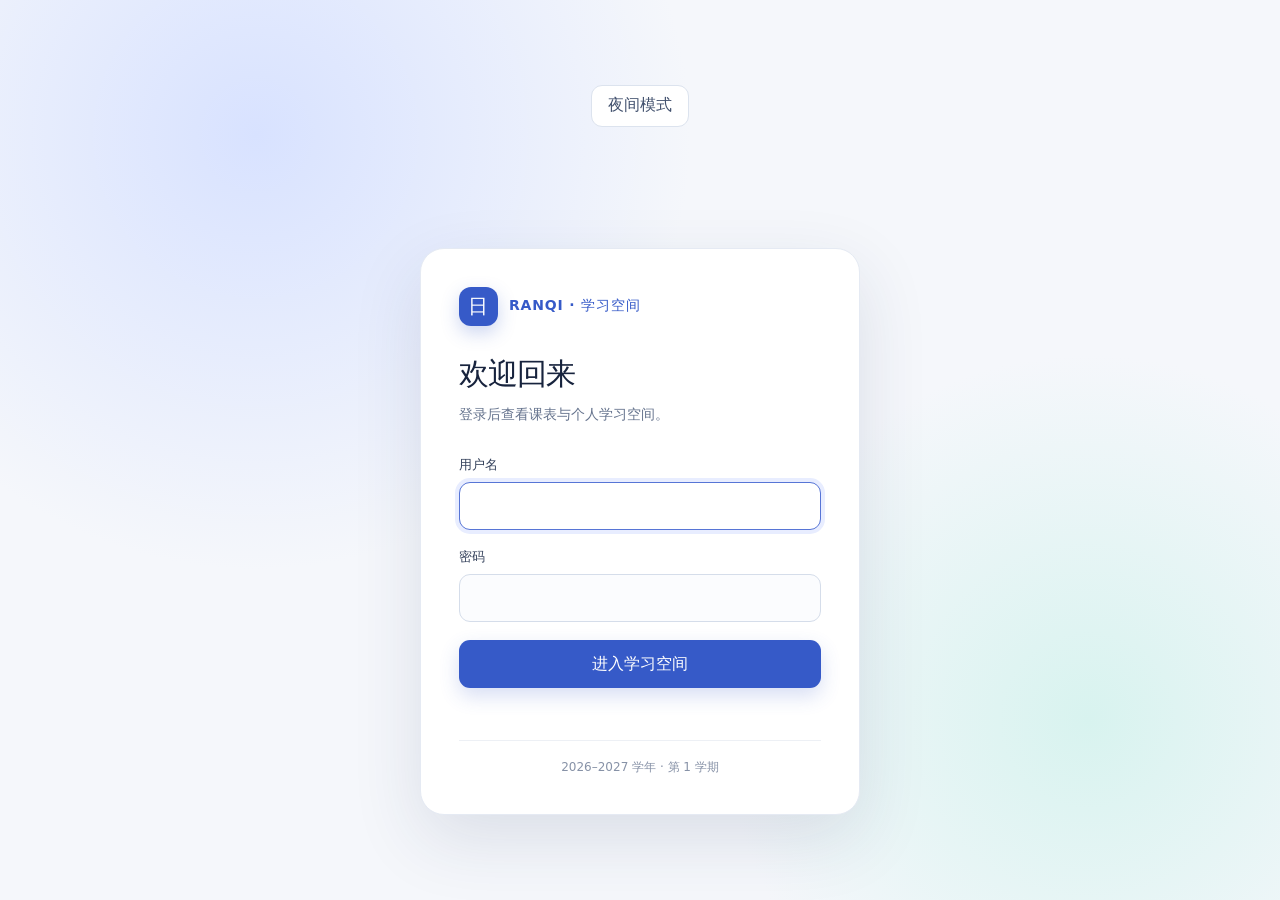
==== commit a029951d: "Split study space into editable modules" ====
--- a/index.html
+++ b/index.html
@@ -1,466 +1,11 @@
-<!doctype html>
-<html lang="zh-CN">
-<head>
-  <meta charset="utf-8">
-  <meta name="viewport" content="width=device-width, initial-scale=1">
-  <meta name="color-scheme" content="light dark">
-  <title>我的学习空间</title>
-  <style>
-    :root{color-scheme:light;font-family:Inter,"Segoe UI","Microsoft YaHei",system-ui,sans-serif;color:#17233d;background:#f5f7fb;font-synthesis:none}
-    *{box-sizing:border-box} body{margin:0;min-height:100vh} button,input,select{font:inherit} button{cursor:pointer}
-    .hidden{display:none!important} .login-screen{min-height:100vh;display:grid;place-items:center;padding:24px;background:radial-gradient(circle at 20% 15%,#d8e2ff 0,transparent 34%),radial-gradient(circle at 85% 80%,#d8f3ef 0,transparent 28%),#f5f7fb}
-    .login-card{width:min(100%,440px);background:#fff;border:1px solid #e5eaf3;border-radius:24px;padding:38px;box-shadow:0 24px 70px rgba(30,47,87,.12)}
-    .brand{display:flex;align-items:center;gap:11px;color:#365ac8;font-weight:800;letter-spacing:.06em;font-size:14px}.brand-mark{width:39px;height:39px;border-radius:12px;background:#365ac8;color:#fff;display:grid;place-items:center;font-size:20px;box-shadow:0 7px 18px rgba(54,90,200,.25)}
-    h1{font-size:30px;letter-spacing:-.03em;margin:28px 0 8px}.login-lead{color:#66748e;font-size:14px;line-height:1.7;margin:0 0 30px}
-    .field{margin:0 0 18px}.field label{display:block;font-size:13px;font-weight:700;margin-bottom:8px;color:#34415b}.field input{width:100%;height:48px;padding:0 14px;border:1px solid #d5ddea;border-radius:11px;background:#fbfcfe;outline:none;transition:.2s}.field input:focus{border-color:#5775d6;box-shadow:0 0 0 4px #e8edff;background:white}
-    .primary{width:100%;height:48px;border:0;border-radius:11px;background:#365ac8;color:white;font-weight:750;box-shadow:0 8px 20px rgba(54,90,200,.2)}.primary:hover{background:#294cb5}.primary:disabled{opacity:.65;cursor:wait}
-    .error{min-height:22px;color:#c43d4c;font-size:13px;margin:10px 0 0}.login-foot{border-top:1px solid #edf0f5;margin-top:20px;padding-top:18px;font-size:12px;color:#8792a7;text-align:center}
-    .app{max-width:1480px;margin:auto;padding:28px 30px 72px}.topbar{display:flex;justify-content:space-between;gap:20px;align-items:flex-start;margin-bottom:28px}.eyebrow{font-size:12px;text-transform:uppercase;letter-spacing:.14em;color:#5872b9;font-weight:800;margin:0 0 8px}.page-title{font-size:31px;line-height:1.2;margin:0 0 9px}.subtitle{margin:0;color:#6c7890;font-size:14px}.top-actions{display:flex;align-items:center;gap:12px}.student-chip{background:#fff;border:1px solid #e3e8f1;border-radius:12px;padding:10px 14px;color:#394864;font-size:13px;white-space:nowrap}.student-chip strong{display:block;color:#17233d;font-size:14px}.ghost{height:42px;border:1px solid #dce3ee;background:#fff;border-radius:11px;color:#42516e;padding:0 16px;font-weight:700}.ghost:hover{background:#f0f3fb}
-    .main-nav{display:flex;gap:8px;overflow-x:auto;padding:0 0 12px;margin:0 0 18px;scrollbar-width:thin}.nav-button{flex:none;border:1px solid #e1e7f1;background:#fff;border-radius:11px;padding:11px 18px;color:#53627c;font-size:14px;font-weight:750}.nav-button:hover{background:#f0f3fb}.nav-button.active{color:#fff;background:#365ac8;border-color:#365ac8;box-shadow:0 7px 16px rgba(54,90,200,.18)}
-    .summary{display:grid;grid-template-columns:1.25fr .75fr;gap:16px;margin-bottom:20px}.summary-card{background:#fff;border:1px solid #e5eaf3;border-radius:18px;padding:21px 24px;box-shadow:0 5px 22px rgba(26,43,83,.04)}.summary-card strong{font-size:14px}.summary-card p{margin:9px 0 0;color:#6b7892;font-size:13px;line-height:1.65}.summary-card.accent{background:linear-gradient(120deg,#365ac8,#5276d9);color:#fff;border:0}.summary-card.accent p{color:#e9eeff}.summary-card.accent .big{font-size:26px;font-weight:800;line-height:1.2;margin-top:5px}
-    .schedule-panel{background:#fff;border:1px solid #e5eaf3;border-radius:18px;overflow:hidden;box-shadow:0 5px 22px rgba(26,43,83,.04)}.panel-head{display:flex;justify-content:space-between;align-items:center;gap:16px;padding:20px 22px;border-bottom:1px solid #edf0f5;flex-wrap:wrap}.panel-head h2{font-size:20px;margin:0 0 5px}.panel-head p{font-size:12px;color:#8792a7;margin:0}.week-controls{display:flex;align-items:center;gap:8px;flex-wrap:wrap}.week-controls button{height:38px;border:1px solid #dce3ee;background:#fff;border-radius:9px;color:#42516e;padding:0 12px;font-size:13px;font-weight:700}.week-controls button:hover:not(:disabled){background:#f0f3fb}.week-controls button:disabled{opacity:.4;cursor:not-allowed}.week-controls .view-toggle{background:#eef2ff;border-color:#d8e2ff;color:#365ac8}.week-picker{display:flex;align-items:center;gap:7px;font-size:13px;font-weight:700;color:#53627c;white-space:nowrap}.week-picker select{border:1px solid #dce3ee;background:#f9fbff;color:#243456;border-radius:9px;padding:8px 24px 8px 9px;outline:none}
-    .table-wrap{overflow-x:auto;scrollbar-color:#c9d5ef transparent}.timetable{border-collapse:separate;border-spacing:0;width:100%;min-width:1020px;table-layout:fixed}.timetable th,.timetable td{border-right:1px solid #edf0f5;border-bottom:1px solid #edf0f5;vertical-align:top}.timetable th:last-child,.timetable td:last-child{border-right:0}.timetable tr:last-child td{border-bottom:0}.timetable thead th{height:58px;background:#f9faff;text-align:center;padding:11px 6px;color:#465570;font-size:13px;font-weight:750}.timetable thead th:first-child{width:104px}.day-date{display:block;margin-top:4px;font-size:11px;color:#8190aa;font-weight:600}.timetable thead th.is-today{background:#eaf0ff;color:#365ac8}.timetable thead th.is-today .day-date{color:#365ac8}.timetable tbody th{background:#fcfdff;border-right:1px solid #edf0f5;border-bottom:1px solid #edf0f5;color:#4b5a75;font-size:12px;font-weight:800;text-align:center;padding:18px 8px;line-height:1.5}.slot-time{display:block;margin-top:5px;color:#7182a0;font-size:11px;font-weight:600}.timetable tbody tr:last-child th{border-bottom:0}.timetable td{height:122px;padding:8px;background:#fff}.timetable td.empty{background:#fff}.course{border-left:3px solid var(--tone);border-radius:8px;padding:10px 9px 11px;background:var(--tint);margin-bottom:7px;min-height:97px}.course:last-child{margin-bottom:0}.course-name{font-size:13px;font-weight:800;line-height:1.4;margin:0 0 8px;color:#243455}.course-meta{display:flex;align-items:flex-start;gap:5px;font-size:11px;line-height:1.45;color:#5e6e87;margin:3px 0}.course-meta svg{width:13px;height:13px;flex:none;margin-top:1px}.course-code{font-size:10px;color:#8390a8;margin-top:7px}.course[data-tone="blue"]{--tone:#4a80db;--tint:#edf4ff}.course[data-tone="amber"]{--tone:#e4a33c;--tint:#fff7e9}.course[data-tone="violet"]{--tone:#9a70d2;--tint:#f6efff}.course[data-tone="indigo"]{--tone:#6674d5;--tint:#f0f1ff}.course[data-tone="teal"]{--tone:#35a99d;--tint:#eaf9f6}.course[data-tone="rose"]{--tone:#dc7a88;--tint:#fff0f2}
-    .below{display:grid;grid-template-columns:1fr 1fr;gap:16px;margin-top:20px}.note-card{background:#fff;border:1px solid #e5eaf3;border-radius:18px;padding:22px 24px}.note-card h2{font-size:16px;margin:0 0 13px}.note-card ul{margin:0;padding-left:20px;color:#5e6e87;font-size:13px;line-height:1.75}.note-card li+li{margin-top:7px}.muted{color:#8b97aa}.site-foot{font-size:12px;color:#91a0b6;margin:23px 0 0;text-align:center}
-    .content-card{background:#fff;border:1px solid #e5eaf3;border-radius:18px;padding:28px;box-shadow:0 5px 22px rgba(26,43,83,.04)}.content-card h2{font-size:22px;margin:0 0 9px}.content-card p{color:#6b7892;font-size:14px;line-height:1.7;margin:0}.placeholder-card{min-height:330px;display:flex;flex-direction:column;justify-content:center;align-items:center;text-align:center}.placeholder-badge{width:64px;height:64px;display:grid;place-items:center;border-radius:20px;background:#edf2ff;color:#365ac8;font-size:21px;font-weight:800;margin-bottom:20px}.settings-grid{display:grid;grid-template-columns:repeat(4,minmax(0,1fr));gap:14px;margin-top:24px}.time-setting{display:block;background:#f8faff;border:1px solid #e5eaf3;border-radius:12px;padding:13px}.time-setting span{display:block;font-size:13px;font-weight:750;color:#394864;margin-bottom:8px}.time-setting input{width:100%;height:38px;border:1px solid #d5ddea;border-radius:8px;background:#fff;padding:0 9px;color:#253553}.time-setting input:focus{outline:2px solid #b9c8f6;outline-offset:1px}.settings-status{margin-top:16px!important;font-size:12px!important;color:#5d708f!important}
-    .summary{grid-template-columns:1fr}.schedule-layout{display:grid;grid-template-columns:minmax(0,1fr) 245px;gap:16px;align-items:start}.schedule-layout .schedule-panel{min-width:0}.pending-card{position:sticky;top:16px}.pending-card h2{margin-bottom:12px}.pending-card ul{overflow-wrap:anywhere}
-    .summary{display:none}.app{padding-top:18px}.topbar{margin-bottom:17px}.main-nav{margin-bottom:10px}.panel-head{padding:13px 16px}.timetable{min-width:920px}.timetable thead th{height:42px;padding:6px 4px}.timetable thead th:first-child{width:92px}.timetable tbody th{padding:7px 4px;font-size:11px}.slot-time{font-size:10px;margin-top:3px}
-    .timetable td{height:auto;padding:0}.period-grid{display:grid;grid-template-rows:repeat(var(--rows),28px);position:relative}.period-guide{grid-column:1;position:relative;border-bottom:1px dashed #dfe6f2;background:#fff}.period-guide:last-of-type{border-bottom:0}.period-grid .course{grid-column:1;z-index:1;margin:2px;min-height:0;overflow:hidden;padding:3px 4px}.period-grid .course-name{font-size:10px;margin-bottom:1px;line-height:1.15}.period-grid .course-meta{font-size:9px;margin:1px 0;line-height:1.1}.period-grid .course-meta svg{width:9px;height:9px}.period-grid .course-code{display:none}.period-grid .course[data-duration="1"] .course-meta{display:none}.period-list{padding:5px;min-height:28px}.period-list .course{min-height:0;margin:0 0 5px;padding:6px}.period-list .course:last-child{margin-bottom:0}.period-rail{display:flex;gap:3px;margin-top:6px}.period-rail span{flex:1;text-align:center;border:1px solid #cfd8e8;border-radius:5px;background:#fff;color:#8090aa;font-size:10px;font-weight:700}.period-rail span.active{background:var(--tone);border-color:var(--tone);color:#fff}
-    .manual-time{display:flex;align-items:center;gap:6px}.manual-time input{width:55px;text-align:center}.manual-time b{font-size:18px;color:#586b8a}.time-setting .time-preview{min-height:16px}
-    .time-dialog{width:min(92vw,640px);max-height:86vh;border:1px solid #e2e8f3;border-radius:18px;padding:24px;box-shadow:0 28px 80px rgba(23,35,61,.22)}.time-dialog::backdrop{background:rgba(21,32,55,.48)}.dialog-head{display:flex;align-items:flex-start;justify-content:space-between;gap:18px}.dialog-head h2{font-size:21px;margin:0 0 7px}.dialog-head p{font-size:13px;color:#697994;line-height:1.6;margin:0}.time-dialog .settings-grid{grid-template-columns:repeat(2,minmax(0,1fr));margin-top:20px}.time-setting small{display:block;margin-top:7px;font-size:11px;color:#70829d}
-    .ddl-head{display:flex;justify-content:space-between;align-items:flex-start;gap:12px}.ddl-head-actions{display:flex;align-items:center;gap:9px;flex-wrap:wrap;justify-content:flex-end}.small-primary{height:36px;border:0;border-radius:9px;background:#365ac8;color:#fff;font-size:13px;font-weight:750;padding:0 14px}.ddl-count{font-size:12px;color:#4261ae;background:#edf2ff;border-radius:999px;padding:7px 12px;white-space:nowrap}.ddl-form{display:grid;grid-template-columns:repeat(2,minmax(0,1fr));gap:14px;margin-top:22px;padding:20px;border:1px solid #e5eaf3;border-radius:14px;background:#f9fbff}.ddl-field label{display:block;margin-bottom:7px;font-size:13px;font-weight:700;color:#34415b}.ddl-field input,.ddl-field textarea{width:100%;border:1px solid #d5ddea;border-radius:9px;background:#fff;padding:10px 12px;color:#253553;outline:none}.ddl-field input{height:42px}.ddl-field textarea{resize:vertical;min-height:85px}.ddl-field input:focus,.ddl-field textarea:focus{border-color:#5775d6;box-shadow:0 0 0 3px #e8edff}.ddl-wide,.ddl-actions{grid-column:1/-1}.ddl-actions{display:flex;align-items:center;gap:12px;flex-wrap:wrap}.ddl-actions .primary{width:auto;padding:0 22px}.ddl-actions .settings-status{margin:0!important}.ddl-list{display:grid;gap:12px;margin-top:20px}.ddl-item{border:1px solid #e5eaf3;border-radius:14px;padding:17px 19px;background:#fff}.ddl-item.overdue{border-color:#efd1d5;background:#fffafa}.ddl-item-head{display:flex;align-items:flex-start;justify-content:space-between;gap:12px}.ddl-item h3{font-size:17px;margin:0 0 4px}.ddl-item-meta{font-size:12px;color:#71809b}.ddl-remaining{font-size:13px;font-weight:800;color:#365ac8;background:#edf2ff;border-radius:9px;padding:7px 10px;white-space:nowrap}.ddl-item.overdue .ddl-remaining{color:#ad4d59;background:#ffedf0}.ddl-content{font-size:14px;line-height:1.65;white-space:pre-wrap;overflow-wrap:anywhere;margin:12px 0!important;color:#33435f!important}.ddl-address{font-size:12px;color:#61728f;overflow-wrap:anywhere}.ddl-address a{color:#365ac8}.ddl-item-actions{display:flex;gap:8px;margin-top:12px}.ddl-item-actions button{border:1px solid #dce3ee;background:#fff;color:#42516e;border-radius:8px;padding:6px 10px;font-size:12px}.ddl-empty{padding:45px 18px;text-align:center;color:#8792a7;border:1px dashed #d4ddea;border-radius:14px}
-    .website-wrap{overflow-x:auto;margin-top:22px}.website-table{width:100%;min-width:600px;border-collapse:collapse;text-align:left}.website-table th,.website-table td{padding:13px 12px;border-bottom:1px solid #e5eaf3;font-size:13px}.website-table th{color:#66748e;background:#f9fbff}.website-table td{color:#394864}.website-table td:nth-child(2){overflow-wrap:anywhere}.website-table a{color:#365ac8;font-weight:700}.website-table .site-actions{white-space:nowrap;text-align:right}.site-actions button{border:0;background:transparent;color:#5872b9;font-size:12px;padding:4px}.website-add{margin-top:18px}.website-form{display:grid;grid-template-columns:1fr 1.5fr 1.5fr;gap:12px;margin-top:16px;padding:18px;border:1px solid #e5eaf3;border-radius:12px;background:#f9fbff}.website-form label{display:block;font-size:12px;font-weight:700;margin-bottom:6px}.website-form input{width:100%;height:40px;border:1px solid #d5ddea;border-radius:8px;padding:0 10px;background:#fff;color:#253553}.website-form-actions{grid-column:1/-1;display:flex;align-items:center;gap:10px}.website-status{font-size:12px;color:#61728f}.website-empty{padding:30px 12px;color:#8792a7;text-align:center}
-    html[data-theme="dark"]{color-scheme:dark;color:#e9eef8;background:#101827}html[data-theme="dark"] body{background:#101827}html[data-theme="dark"] .login-screen{background:radial-gradient(circle at 20% 15%,#22345d 0,transparent 35%),#101827}html[data-theme="dark"] .login-card,html[data-theme="dark"] .student-chip,html[data-theme="dark"] .schedule-panel,html[data-theme="dark"] .note-card,html[data-theme="dark"] .content-card,html[data-theme="dark"] .time-dialog,html[data-theme="dark"] .ddl-item,html[data-theme="dark"] .summary-card:not(.accent){background:#1a2638;border-color:#344358;color:#e9eef8;box-shadow:none}html[data-theme="dark"] h1,html[data-theme="dark"] h2,html[data-theme="dark"] h3,html[data-theme="dark"] .page-title,html[data-theme="dark"] .student-chip strong{color:#f2f6ff}html[data-theme="dark"] .login-lead,html[data-theme="dark"] .subtitle,html[data-theme="dark"] .content-card p,html[data-theme="dark"] .note-card ul,html[data-theme="dark"] .panel-head p,html[data-theme="dark"] .dialog-head p,html[data-theme="dark"] .ddl-item-meta,html[data-theme="dark"] .ddl-address,html[data-theme="dark"] .site-foot,html[data-theme="dark"] .login-foot,html[data-theme="dark"] .settings-status,html[data-theme="dark"] .website-status{color:#acbad0!important}html[data-theme="dark"] .ghost,html[data-theme="dark"] .nav-button,html[data-theme="dark"] .week-controls button,html[data-theme="dark"] .ddl-item-actions button,html[data-theme="dark"] .week-picker select{background:#233149;border-color:#3a4b63;color:#dce8f8}html[data-theme="dark"] .nav-button.active,html[data-theme="dark"] .small-primary{background:#5577df;border-color:#5577df;color:#fff}html[data-theme="dark"] .ghost:hover,html[data-theme="dark"] .nav-button:hover,html[data-theme="dark"] .week-controls button:hover:not(:disabled){background:#30415e}html[data-theme="dark"] .field label,html[data-theme="dark"] .ddl-field label,html[data-theme="dark"] .time-setting span,html[data-theme="dark"] .website-form label,html[data-theme="dark"] .week-picker{color:#d5e0f0}html[data-theme="dark"] input,html[data-theme="dark"] textarea,html[data-theme="dark"] select{background:#142033!important;border-color:#42516a!important;color:#f0f5ff!important}html[data-theme="dark"] input::placeholder,html[data-theme="dark"] textarea::placeholder{color:#91a2ba}html[data-theme="dark"] .time-setting,html[data-theme="dark"] .ddl-form,html[data-theme="dark"] .website-form,html[data-theme="dark"] .timetable thead th,html[data-theme="dark"] .timetable tbody th,html[data-theme="dark"] .website-table th{background:#202e43;border-color:#3a4b63;color:#d9e4f4}html[data-theme="dark"] .timetable td,html[data-theme="dark"] .period-guide{background:#182538;border-color:#344358}html[data-theme="dark"] .timetable th,html[data-theme="dark"] .timetable td,html[data-theme="dark"] .panel-head,html[data-theme="dark"] .website-table th,html[data-theme="dark"] .website-table td{border-color:#344358}html[data-theme="dark"] .timetable thead th.is-today{background:#2a4278;color:#f0f5ff}html[data-theme="dark"] .day-date,html[data-theme="dark"] .slot-time,html[data-theme="dark"] .time-setting small,html[data-theme="dark"] .manual-time b{color:#a9bbd3}html[data-theme="dark"] .course[data-tone]{--tint:#283a55}html[data-theme="dark"] .course-name{color:#f2f6ff}html[data-theme="dark"] .course-meta,html[data-theme="dark"] .course-code{color:#bfd0e8}html[data-theme="dark"] .period-rail span{background:#1b2b40;border-color:#60718a;color:#c1cee0}html[data-theme="dark"] .period-rail span.active{background:var(--tone);color:#111827}html[data-theme="dark"] .ddl-item.overdue{background:#382935;border-color:#80505d}html[data-theme="dark"] .ddl-content{color:#dce7f7!important}html[data-theme="dark"] .ddl-remaining,html[data-theme="dark"] .ddl-count{background:#2a4278;color:#dce8ff}html[data-theme="dark"] .ddl-item.overdue .ddl-remaining{background:#653845;color:#ffe2e8}html[data-theme="dark"] .ddl-empty{border-color:#44546b;color:#adbad0}html[data-theme="dark"] .website-table td{color:#dce7f7}html[data-theme="dark"] .website-table a,html[data-theme="dark"] .ddl-address a,html[data-theme="dark"] .site-actions button{color:#9db8ff}html[data-theme="dark"] .placeholder-badge{background:#2a4278;color:#e8efff}
-    .period-grid .course-name{font-size:11px}.period-grid .course-meta{font-size:10px}html[data-theme="dark"] .timetable thead th.is-today .day-date{color:#d7e3ff}
-    @media(max-width:1120px){.schedule-layout{grid-template-columns:1fr}.pending-card{position:static}}
-    @media(max-width:900px){.settings-grid{grid-template-columns:repeat(3,minmax(0,1fr))}}
-    @media(max-width:780px){.app{padding:20px 14px 50px}.topbar{display:block}.top-actions{justify-content:space-between;margin-top:18px}.panel-head{align-items:flex-start;flex-direction:column}.week-controls{width:100%}.page-title{font-size:27px}.login-card{padding:30px 24px}.ddl-form,.website-form{grid-template-columns:1fr}.ddl-field{grid-column:1/-1}}
-    @media(max-width:420px){.time-dialog .settings-grid{grid-template-columns:1fr}.ddl-head{flex-direction:column}.ddl-item-head{flex-direction:column}}
-    @media print{.login-screen,.ghost,.week-controls,.main-nav,.site-foot,#placeholder-view,#ddl-view,#websites-view,.time-dialog{display:none!important}.app{padding:0}.summary{display:none}.schedule-layout{display:block}.schedule-panel,.note-card{box-shadow:none;border-color:#ccc}.pending-card{margin-top:12px}.table-wrap{overflow:visible}.timetable{min-width:0}.course{break-inside:avoid}}
-  </style>
-</head>
-<body>
-  <main id="login" class="login-screen">
-    <button class="ghost theme-button" data-theme-toggle type="button" style="position:absolute;right:24px;top:20px">夜间模式</button>
-    <form id="login-form" class="login-card" autocomplete="on">
-      <div class="brand"><span class="brand-mark" aria-hidden="true">日</span><span>RANQI · 学习空间</span></div>
-      <h1>欢迎回来</h1>
-      <p class="login-lead">登录后查看课表与个人学习空间。</p>
-      <div class="field"><label for="username">用户名</label><input id="username" name="username" type="text" autocomplete="username" required autofocus></div>
-      <div id="password-field" class="field"><label for="password">密码</label><input id="password" name="password" type="password" autocomplete="current-password" required></div>
-      <button id="login-button" class="primary" type="submit">进入学习空间</button>
-      <p id="login-error" class="error" role="alert" aria-live="polite"></p>
-      <div class="login-foot">2026–2027 学年 · 第 1 学期</div>
-    </form>
-  </main>
-
-  <main id="app" class="app hidden" aria-hidden="true">
-    <header class="topbar">
-      <div><p class="eyebrow">STUDY SPACE</p><h1 class="page-title" id="page-title">我的学习空间</h1><p class="subtitle" id="term"></p></div>
-      <div class="top-actions"><button class="ghost theme-button" data-theme-toggle type="button">夜间模式</button><div class="student-chip"><strong id="student"></strong></div><button id="logout" class="ghost" type="button">退出登录</button></div>
-    </header>
-    <nav class="main-nav" aria-label="主要版块">
-      <button class="nav-button active" type="button" data-view="schedule" aria-current="page">课表</button>
-      <button class="nav-button" type="button" data-view="ddl">DDL</button>
-      <button class="nav-button" type="button" data-view="websites">常用网站</button>
-      <button class="nav-button" type="button" data-view="one">板块一</button>
-      <button class="nav-button" type="button" data-view="two">板块二</button>
-      <button class="nav-button" type="button" data-view="three">板块三</button>
-    </nav>
-    <div id="schedule-view">
-    <section class="summary" aria-label="课表概览">
-      <div class="summary-card accent"><strong>当前视图</strong><div class="big" id="week-summary"></div><p id="course-summary"></p></div>
-    </section>
-    <div class="schedule-layout">
-    <section class="schedule-panel" aria-labelledby="schedule-heading">
-      <div class="panel-head"><div><h2 id="schedule-heading">周课表</h2><p id="week-dates">手机上可左右滑动查看完整星期安排</p></div><div class="week-controls"><button id="time-settings-button" type="button">上课时间设置</button><button id="prev-week" type="button" aria-label="上一周">← 上一周</button><button id="next-week" type="button" aria-label="下一周">下一周 →</button><button id="view-toggle" class="view-toggle" type="button">查看总课表</button><label class="week-picker" for="week">跳转 <select id="week"><option value="0">总课表</option></select></label></div></div>
-      <div class="table-wrap"><table class="timetable"><thead id="table-head"></thead><tbody id="table-body"></tbody></table></div>
-    </section>
-    <aside class="note-card pending-card" aria-labelledby="pending-heading"><h2 id="pending-heading">待定课程</h2><ul id="unscheduled"></ul></aside>
-    </div>
-    <p class="site-foot">课程信息根据提供的课表 PDF 整理 · 请以学校最新安排为准</p>
-    </div>
-    <section id="placeholder-view" class="content-card placeholder-card hidden" aria-labelledby="placeholder-title">
-      <div id="placeholder-badge" class="placeholder-badge">01</div>
-      <h2 id="placeholder-title">板块一</h2>
-      <p>这个版块已经预留好，内容可以以后再添加。</p>
-    </section>
-    <section id="ddl-view" class="content-card hidden" aria-labelledby="ddl-heading">
-      <div class="ddl-head"><div><h2 id="ddl-heading">DDL · 作业安排</h2><p>按截止时间从近到远排列，保存在当前浏览器。</p></div><div class="ddl-head-actions"><span id="ddl-count" class="ddl-count">0 项作业</span><button id="ddl-add-button" class="small-primary" type="button">＋ 添加作业</button></div></div>
-      <form id="ddl-form" class="ddl-form hidden">
-        <div class="ddl-field"><label for="ddl-course">课程</label><input id="ddl-course" type="text" maxlength="80" required placeholder="例如：高等量子力学"></div>
-        <div class="ddl-field"><label for="ddl-deadline">作业结束时间</label><input id="ddl-deadline" type="datetime-local" step="60" required></div>
-        <div class="ddl-field ddl-wide"><label for="ddl-content">作业内容</label><textarea id="ddl-content" rows="3" maxlength="1000" required placeholder="写下作业要求"></textarea></div>
-        <div class="ddl-field ddl-wide"><label for="ddl-address">提交地址</label><input id="ddl-address" type="text" maxlength="300" placeholder="网址或线下提交地点（可留空）"></div>
-        <div class="ddl-actions"><button id="ddl-submit" class="primary" type="submit">添加作业</button><button id="ddl-cancel" class="ghost" type="button">取消</button><span id="ddl-status" class="settings-status" role="status" aria-live="polite"></span></div>
-      </form>
-      <div id="ddl-list" class="ddl-list"></div>
-    </section>
-    <section id="websites-view" class="content-card hidden" aria-labelledby="websites-heading">
-      <h2 id="websites-heading">常用网站</h2><p>保存常用的网址，点击后在新标签页打开。</p>
-      <div class="website-wrap"><table class="website-table"><thead><tr><th>名称</th><th>网址</th><th>备注</th><th aria-label="操作"></th></tr></thead><tbody id="website-list"></tbody></table></div>
-      <button id="website-add-button" class="small-primary website-add" type="button">＋ 新增网址</button>
-      <form id="website-form" class="website-form hidden">
-        <div><label for="website-name">名称</label><input id="website-name" type="text" maxlength="80" required placeholder="例如：学校教务处"></div>
-        <div><label for="website-url">网址</label><input id="website-url" type="text" inputmode="url" maxlength="500" required placeholder="https://example.com"></div>
-        <div><label for="website-note">备注</label><input id="website-note" type="text" maxlength="200" placeholder="可留空"></div>
-        <div class="website-form-actions"><button id="website-submit" class="small-primary" type="submit">保存网址</button><button id="website-cancel" class="ghost" type="button">取消</button><span id="website-status" class="website-status" role="status" aria-live="polite"></span></div>
-      </form>
-    </section>
-  </main>
-  <dialog id="time-dialog" class="time-dialog" aria-labelledby="time-heading">
-    <div class="dialog-head"><div><h2 id="time-heading">上课时间设置</h2><p>只需填写每个时段的起始时间，结束时间会自动计算。</p></div><button id="time-close" class="ghost" type="button" aria-label="关闭设置">关闭</button></div>
-    <div id="settings-grid" class="settings-grid"></div>
-    <p id="settings-status" class="settings-status" role="status" aria-live="polite">修改后自动保存到当前浏览器。</p>
-  </dialog>
-  <script>
-    "use strict";
-    const encrypted = {"salt":"gTaoTTpPP4u7zLPp1NH04Q==","iv":"feIYXeTIrpyNLrvD","iterations":310000,"data":"DsZeTiEoBMIVXJFeap3AbDBY2Db8GSal67mvyccqhkThIlfaGzQYnzFWWoTIhToxH/PacZp6aBRb97yWmqIYYdEduGNW4O2mP70hfNaeyu0lHL8E8oLN7V94ByxCUj9BWKwS/2WyN1aC+7UjbQxFpHw9xS0fntDRg8F2d4QV3/pBoeukYeLjH6ajt5wy1sfkXNbRCqBTRVN3sKU7Ua/qpvq4p26rtzbKBhHRqPJqDBNW2yIpruHiWl/MxqlUTKNYBGWKCKak4w8O7wE8tS2ekmseTJcrwwTHx0aUIkLUKFfXQz/BCYAKJi9KuOVPWF24qxpJHP1sUewxSFF3jQR/6clqr8gTQXi/YA2/zcFnOjFOBBSrhpqkCqTQ+jnV6N1tledAkYE2jA7JvvWLhAKAwC2+TUJWFAo1YBOvYvrbQqEZPL70h0OqelKjl2BH43Wckx4mHJBrP9RyjkPjfEGyPtdt5/8AloAOXwAMJVTcO5MDpPkoiFmdoPTbethiexS/[base64]/XMI4q5W8pJoQLJ4wgl6zcXGNvZucv5ygoPz8uCCL6nPsUCZ94dImjLBMt3HUBpUzzXkse0vYGlkZ8YNF/u+lbOLEjEJaMFNOn6HT4PSXbUy7tFywDJ6yKdx8kRlEPsJpr/Ame9/qVnJfUWgD+2+jrheM79hUiCbFKuJDvrOtE8sMJOhuDuY6afAC3C43mDdZgBiQNYY26pXdpOv44/PvKYBKtzTJ+0a0R5rOhH8dWhiMaNrnnjUpR0os7OTTqEkMJCsAVAx/ynQzBTGTkcRUn9LL0rK904E4OBG0ksULfPzue0Eb0LXCt8vcGSeRKabv5J4zP83KyiUWVMZi4dYZ11BGEwX/LD7B4kACDHQ5ZrmFvv4uj6DaSS8GDscNtbQvHMQI9263gbrcEU6Ik0xxJFEun6JctghV4RSJrc8ha5B7GozYXf/iXyOxy6sqLYGcUNoK1kN6ukMJLe8HkFpy1yisY9lxGCJjj9cOkxxxl93GltbwaTrmscAYI0g05BrxOo1Qf1igHIqMu89IqETaG/CZ6Wq5OF+/W/TFM9PXOBw0T8u75CGX4McQOd0o7F2uYporRvDfsAkXO0JHhy+kBzwRYLTNeYMsIC8vBVquiexGbWhhVKK0UNaNc9wj2aDYOn8T/BbGICObh4GIEU2YpldEaCrZhNUrbNZ+P/+CR5Imyydqn2mldwib+yKerbCxTn0BHtZ/Uz+tGxQs5N6O1/33EbLytav+9H4lQ/xB7ju3ITxfuyHTt+lsSIURqcyHBcMTpQQrn4m7CbG44cYzDdBVmSygc6JUUsnPvrNUOLJHHln/S46Yk3M275LXnO2STgwqrQfZGlJBwmzZLUyrg2nA3s7ugPeOw+wPyVVGazz/XhCPzHxeDF72zjIzyL+JZGZLDOdH2aMTly0kFbUdGMNnr6Ql+KrB9BH0HBdruKofYZglUGv4CEYfKm8J+slTWHkqJIxTl7PiC7bVWR06/Ou5rPuykPyn1WX7qrsgumoY37neHusYP9gZlt9DxPVeV0/jPec0oGVnIJa/8VutIjE5iZNgNPmgHgOQe4sRsK+wJPrOBGfX697EQ62ev26OUoFAcDJyoET8SyheGjLaQCkBHhx+Yy/gmhgN5SdL94z7xhJQerHq41OzX9sVvTz0ioBPN/c1uhObMQvaemBujFEpVWGi4lfOFFc2Cwwl9Ay/fTVqy1mi/GAHWkKUDC/RIny4HfqHNNyilPzwHfr0Grf6OPE3CUHJMuyaq2j/NsH2QukDioKl12KdL5Jy81mORDVJGI7GkzY1lw6TlCt/[base64]/wLqTyCkS2pOuhdQln8dl40ojAYj8rX7wlYkIx/nyA5CewcXWoOCDX7Ax3E5n9qS+JDwJ5UTVW2yRxXusKPSXn1ElkwY/8pX67VWLofdDOgxbKWLu+UN543P9IIOu/ARKzybFG6ts/VoZ5M2nyXejq//iyq6H89RWAr0QLTTpzlB+4qlmHuPQfGzSJx85XyLSGhQRANKqB20mSKxCLRSvPO501UNV3o3jHlOwDnFMEEn/XxBkUXXBfw4Ivqu1zr4ZeOsJRsGcJVJNiXQE3FaquAml1qZeXZcMjir5Udm/kXnKLeGnvCS1LOnNdHLix/cCAm0nTzFerQgtKhxfvfOG/v+1ieX/XFbd9VyWPopLvj1fWu+QjrBnT5SeEaMjiqTEtE+mZThs6OlkobJ0Azl8cZw+KVhm8b0mmwyjwdjBgaUIdwiTiaoY5MWsOvTaDe7oDbGVGEoW0z2XFg9noH6X4DYcqZMyCxVb/LupSnM7gUN0QSFmRz4xP8SH+FnswWycemZTHxEYH5BhfIYXyGFQBCqJdt64wW/+74TuPWuLuLlMEZIAHmLHLVTpcTrTfDR4G5MYBXtOvx/[base64]/8STXFbtviSUTilu3pxwsBC0PCi0DOvbaaD9HJoaYZWbC6rOkuab+SeBEpBKHtp9liJcY6xh1rgIFjwm75X7wCOOZe3PqUJgTViRFJ9ABu2//rmwYGfbJm86LGY8eCXIwXXq04YoZBtYy3r8mOqH3aoN5XUPHeM4otcz2mlLq3yWDsPA6hTBWOGszzIIOPFHmrjUyjWM4HQYjKHATZf/kwozhT/VN/U5fpbfkjBpGGJ2yxOLqRmLD+ZnLeKa3WZgkLE6TYqTQJRY49Bc2XPH6Ex8ysUaQYDDr9052tlBYeuyNAX+mcfCbm3Afufusrtq+7/rYoJGJv8LZLOyiA2EQpx/hvG5ZA0+8arEWvxJKFVK7Y3CTzGbRVeSazOEZYECZ3FbIrkhnJxYM1ngAunIkOMLA6+eERLnaYwPxIFLR/DzX3fsOmuSNMOsNu8fHY0RA5PlA63o2NVhTswwU+zv2zKNYuYn1RHNGNmgYuI3a7BIT31KlfEJJVph+6HvC3dcUd1cZv5ODDQvu+BUwxf1Whmcu/dFl2NxvT3tzXzhfdJBcyJ5jwYQp5rkJDgGFvUcu4s/LrZDTvXC3W13MUNuRynO0O8sqzI5DQrSwL/CCEZnpg/2eXHRkZBtU920naXVMVJ8HOD+8WfnI1QuuNg01pYTHsdc/gkUoui7ZIMzJk24tWdeXUOYnO962lsI1LTnjQIBYgKoQaX1RVzTqVQG3fRoV1Pd469Acib5AyLu+9c8vmMG7CIYva38o+bbr5kux7zKc76pT51ikMRgQ/xpl8YSO3PTU2j5JsNgOLzxMNgog++fwCousEeLplNJ1JmnvZAImcjn48HWo0BAbK7xYASugl6ckOGi3BEZ/h+BRDcbyhecsbjbwpmYuAifgcRyMfXlsIoQ0wpw4iodAILwdpms2dwd2soZesSOUiwaLEAaJ1bbtuQrqWbILDHyJvpphwfd03DPrdbbfPhw//MhkFki32LhBfhDwHcVBoQEzU/j0JHasBdQuzdu0yRv1YTTl+46myXUFSugnXfn7uOUUILcsKuaVpSSxLIcmhcZOIqey7k8cmr7XU6fdixJt7fhqRn/tzFpFnXhjKOB1iz8U2Nad5QB7OLL1vxdfdpGJD/AVcmK3MlBkiMFTdIo8uAFXMRKwe0nxoWx6oT5LorYZvYEFM2XFZUtzi2z4uKozK8QHctzxO7evnI3Nj77eaosBXfqsrXUCecx4dQ3SHvxAr/[base64]/2kgRt+ohzkart8UGstom2kB6nEYKCjA36os5fdg5p7BmMLrhGIiVUG3Tg67Rmmffo6GWCJoOkt3/ANgAKG9jbL/YUFDF6zBuhXhkBtK7wXl4hc56h5DMaQnTQLntHiLSpoLeGN10vOPSs3kCY9YO442Nei/QhfFxKB7QngersPUf8vZhfuB9B+kLGROYTMc2hQb9+0gcxBWIzWjEGU9OJPK7RAka7dV7Yz6PxgSsFDgsfxBqyn9XIVtIbpbmBpIjcFN30lm1ykKs+QLyyJC1OJtZiR/IS3iPhDVOpCe52Ecr+N0qkkdrW3fN4AJbRAsMMJgXm1AN/efpyxIA0DvOJiNxSQOCZTAXsA36C/ilfbAHRtSaC5jKvaHP06hs/C0vmpT6Yo1YlkqKYSL1vpNVijVoHT73zyF4P4nwzvGM9r5clhUDyYL/Vv7s0fACXZjrts63/f85ctPpi8fzcYruTWglSe7py0esquvLe8B4ysONHjuYrfk/NEToWAkc9sjSTgSU1RiNXKA4XOPxpFgjAkVkuKgz5btnegCXK3F4EhRFIyVaTTP5rEz1/fgPAQUeKDE9QMRCMpdpQXyemXyHsnqYU7SXIMKdSTO/vZJXHmEt/em32XmAs5HzhIRR0aYJ7+9bZVRdyt5xyOxw/7KG18LciKzEO8/z9Ygqaf3Tvg3v8YUBdSnq5LIT73e725XNb+aOfu3vtzOT2pb96aGQtuiTBWBJXdFE26/C4pO6n/tphM5RBCwayBW0KLYxzVU+ij/l48Wc9lYOiWu80SKT1K22KHDPU07WY/eORPSNBDkmE2LWTkAEcaNU7Lb//HjTtMGhuXia2U9d6O7sIYs2I8lXSf8R+OQyS6G7iDdfw/pPo9e826fvfOyWc9rcq6xALBI6jA5hbvJ2INh69wSzDUX5YB6YkTfA0k17vsjCUi0nqi81omnIgvvKVE4AB8kIjTQ4yGNjAqUYDwila3yFujpPjH/KUUExKoB9Ro1pX17a6RUWdMJVr9IiG/Fwtn5o1HlRL83DrBbS6ReVMwyqF4vJM75hIN134z9fYvjDJWqp4vTjtk5OlywVhBg9wGOOPSy/eFtIktPK4LX/3f9u2cmE2VG2FhZdTRHo+Z9CzHJJdfRHalBpsKvIAIrmAKER2ZJEEk0NJZmJSHhoozKu22jY39YxxdLDObqWUJbeezCJSD5Bp4oT9/UFF01eHtVr2kg/hgufHfqqRkHZsX5Ey+ygxmN/hd8AYA5e9vpUi/6N/F4zpi0YgTomjRUMypqwU7sBnzP6GI/JH5rP6Qmiq9mw33XIQMFJuiXYYKypgyZo1+TXA6fJKVYP0fdfIvYuD4NyQWEgKGH51npra5txVI+guZd/2TSmH9zyS00/xjrfb+YJmh/G3UCk3rVe5LxK8PJTDH+vVgbLHjjLXQKQdpMjuEuPjg6Ru95Ifzafv/xj/ghyeFhFEZnqOCPay494+oOZPhUfFq292scVErZ4zJsqhlv8MJ7Kwb342m7a/RGMqI5mcOW2sp2phx5Cak2dagsk+JDA6/69gW5z4q6guaZHU1uwW/Q8zDVTfMJl9kaU56RVWoZZ2uz1gfCXKFyIQBb/tYzE16qC070TPYhTgtgbGwKm+aSnAiugxf2nirxdmYy1EHpdSyA89gWtZsZk6mgGZL3Bi+g7iUNF7wiq5OvJazxqvHHZ6oywe2n2/W6mjxRTye05HS1JD21pre1qynV7qY7l3X08hHA6FNu88T071zQ0RS1HS8rA0v3tYMcptz+yIuSltF+TVijau1LVeLrBRvQ7uU48eu6i7abZrPVnsCIHL4l7DwKm7LlpblN7mjtePaW/aDZx8x/IvR2MH8b45GbT3mpMNp"};
-    const quickEncrypted = {"salt":"r7n4PMI3NwQJuX3fQRwXHQ==","iv":"eAuYEyrhcw4WemI3","iterations":310000,"data":"mY/+Zh3eUJfQRrb/[base64]/otm/oFQ3lmH/Rx/SoQQQpxb82gVRB4QuiMuq8aXTJkgQ0g4fFMNvO4KLRbUBcxUepCaiyJH6dPkWO6cOcFVRMbPOLRK4JXJjtv5UgS/Db6Bir44cKRGYbjF8+ve2l2fH/hxZ4APw5kqQPW7H/uqO5IZW8YpUSo7d/nC1H5RJD4iOAmSgemzIWgEW5UEL4j10SbNqp8RWQK8eQkvPwnbaGaWAmufpB37TDBRnRe6cmI05VdPZrYBn679Eo1el3gyq+io6PEUKpI5MhU5H3Z2twycQXBK9v/BFbPOnLy/RC8+fyc0I+v2LSgc6RoyRVOhJKUpUBCp/128rmExL3yU6MWSwNq72YXwcLAL9syR/qry1N7ZUVII8R4h5gx7RsDsVB/z+/IObAkbiv7LP2MWiGFVAqySd2oaRTdUAkTke/yibTmxsYGSZqS/QHBhMiQqcEfc0rHXaTxZCkQ7PCdiyCEH5I0HO6W1F1/2HPnoiZuUWDVsuO1sa6uzlfJKiSPToQIWVzaOQRZox3uPFnPJ/4fD2adfPX1maHCEaSUsqTJ+KuFpHcbAtC4OEFoiVJ/LhtbpoqF2mKaqm/tBi8i1aValIVf+jTLkuncBXA+wwlsw86OA6vpGyUASCnLtli3lQwWkRCYZb55IaBIxDyTNNApejhyy7PzSFsjQxK93xJdpwrgc54qe0xWwzgq9RfDipWH0q1fdoRuMx/F7ZWo3oXctukC0zkN9ZIaluJ4K2C3bSPcJeHeBNSu8ZtCxDi1lDzjJXXhLsr6NyWtkCnk7IoQw2WObSKXF61vVDCbgkYL5jEq7BAD1eTq1IAmkQER9fJHuxxMiY7WUNlbZXCCj/0CvFzSLsmWFnOaFhrc1VMSIP7+DdK3und81+Ic52Jmm4EPgE324ZmxhL+rkMlHjlWwBLOtux0Nb4ZH2iFL91T+khzaGQ/IDuwZ5ckEcZgwdaYmdCHXs6pFuqNId+x0L1JPEpEnG4MQBcJTN+ukBApW/6RJ7RqUodL9CRpzUvzau+shZQbhBnMj7/P2HSO0FpFa8IJL9x117AGLsRw9c5u3ngphNQQ77D3e7MyLqYaS11FA5NBd3zg5kfz7PQ33QOsZR/YSL7UuNjD3nbDQGCopYjoeShShq9boZFuUFQYr7jwww1zR+bwGj1IF5UKXyPPJEbvVyG7n67dhO48dddY+w1meJIamo8ARdItEm/xqMdotdVOxz8yKA719s9JsPj4TkH7rowjMu79pmd8vaLQi8oa7OKJZcrHxdn1oJMjDIbEzCDBsQzlHy0f0svz+1Tia9INniy+ziMXqp7SXDFYiCH19sUidkLVoaM2AYv4sGjACWt0i5AqDOdWNdQjlKoKeYyDRFXmjHjI8TApdf7KvloHFx5/RvUoC3VyWYo2Sax5Gk56S1M2UthP4V/WFF+r90IpRn2hsCQ2DY6DZRge1+16ErWf1w/unUfJN7625r1W4ydGldfGlllipmFq6K5sQah6qKeSepaLWFJUCV3IXCmaUeVioATw8AxwoebevS8djaecHkn85G9dLcWvxGCiDjwi/sIXo/R8wSQLo8crdZ6k/kkznpuF7kaJWhS9STfvSsLlGCEE0wvto8ooPZUGU+h5R57+vVOPupI78ZMwfxHsErp6YDWxDw5OnATA+eVBEH8Qu0HdPY9Od0mO8uz/kRHvrzvgLyhycVXouJ1GDT0+HghX2tlrh1xD5psJDfYEGA5MlNC0dCa1jTSkQc80sxnMpz/Khzm9o7Ed6dNDEMgDjIm03t8AazBd1droh/mI6/[base64]/tWwzTbX5ZxljmllSM1ddmVbN5mXFhwNhYoM1aCelDGOrC8XQsrIzydUvy5YnPVhr4K/Lk9QAmdnNnO50FAEGCeYbcNiWXoQCjyfUnojdARq6JAmPb3EtBNV4m9q4ZK7EW/[base64]/Up52OTYdEVm0kahN2jO2hgexsuin/rsRAXSkrdIV0HTCd6SK/rwbIIxiAoJp+25UrSAY5e043cuyZ5Qdoe/s/cNB5t/NL0bu7Ezc9g/NrtcdJSaJgUV27wWpBRIN4V9rEb3LeAQTiM2qfVa70bF72pDh0lp8Xmb1KkYsYdqgLOQkL1Xy2iWv7LWHVKlphQ8pCwrAdGwvsFfziLXLAHuk03zj31CbAgSJNI6bhjJNiy0ORDVJPJJTqMlWo+Dj/1sno+udVwMenagoDJB4SHLI7rRxjxz18ZpTbpliQp5qnF+y6IUQH+HPQu13Nx/8s3tyJ75mAGFvoXR/j9/lA+1wVl4VkpBXXzrnfyh/G2VyW0krh/sWIYfB0/VeV28X6xNGWo64qMFxZ5yBmzxevzHgKgFewFOAmlkZFGdQEzQqiFYlW4i6CVeq8dlffarh5VXqpstKZbF0JDmwRpSySsQxarayCc9SCKd0gHmkH2IayPQdoFxENz29D/qIgrv+F5tjDo48ZRHnn0+P5z92IyXQBqRw6OH4CnVzAeljEolbMSOiv4PE1JM9YtpqpZXJeBGnJj4dVCcingb6u6EAJ6dOKjvjg5CFiKopTOjVFxLZ6978OTL/Hl/oOIS3joLIQkU9VmL+/EGhBOYKQwl0pP3crgTYA1YQH8DY2xg77PZgh173KD21UUnLwJNLyA9gyldke1bqFTzC77dEuqWjLYMyyAhkkXuPfTZY7dD52hGEY39sIQGBm5KX8Z1Z/6oe+35Z6QZ3dNR/70cbXSJHRg4M+goB2ewq9C1gAlLMPwhVuj/Ay5TjnSEADhBbfds7K7LF3zhHoJqeYzU9ZKxWfRJVR2S3TMHzQIlzv1IcV8VY4KEe7vMFUiZ23kbDeIPsp02BVsD6Fkdgho5WVXcA25rGZ8JyWaedz4cYM7CVFRU5yJi6eDYPieofv4RTuCNETNJsHHt/YSmjmllEambP2l/GeCtf7G+pinv+zagy9lzUMk9RjrSAGqm3dIEUDyczrGPrxeq4K7SMJe5l8OX3KDnPRH0RG0liQ2P3KAXrJDOH/bmYnMgJKxSXq2VpTsexuo4/[base64]/G3gkLvUcqtwQDED3xTorSSNzAH/zVpknBZWCQBjYtXkbq+K+zOkq6NI2zkGohJa1aRSPalE2u5nUfIRH+OeL/zvBdJ3qeCde4qVN9uzRGl5yg/k+lKk7jgc/bT0whZCokkTPXNt/fv6EHKw4DpriPcZ2R9M6PxCxHQD4uSAJEmTdw/3w85qKTr6JN+34SxJI2zoxOaSkaKDdf2X8k+HTtn/lcxtuQxI+j8YkmTFxazKh3MPj8gLC2HwwxjhgbDkVktv3K8osorTUCNHYjd5M8yDhtUpRGAKoSjUNg6nDEzlkqBjCOA8+jsVRHqfjkphHbyvZvfnlG/0ctWOMnM0z70C+9IZ2cw3H6vJuXQighuE6uivmJFJqnPcWvqsXbGvu6XjXsJUFljozbsC0D4P+IKsUcr9u9qra2iMSNhoXKfD6XxTJpOhQyBwnsia2B7gkOHox/7YqWMgDDunvJo4fbfNqImPc6ANlslfQU7do+K68+R+xjUxfdeJeMmBxNnQCtYEYJ2u4VOflZTA45NVSVT1h4f0s2ydz4dxxQCo8q+7YrGTLTLexUtrMcpdbiyYOKlWGp5mafHmvBET+NCxtlLIviWjWc+KXvy3TPsWCkZdCvZ19Zuu/q0VkV55p1Wg7sQTv4gvcgAeIDrdufaO+SJLedbcyxD9BlpgFiDCeXO0UzgGu6XhHvVbW+pwmwF9cRMGH94nO3rBIFJGHtSQOtVJayV47A4WMYfi7vJNR4G4OEvIs/aZhfmIoTykUWSl9f4WMurMm0ZVBR74BKD3j9hJYS+EjGnpCP+PUhN4bWQ+V1i+dbiTXkY4O8wJw1EWutfPUo6LkL8kWYAT1RqR/Hf/9/c9X+hd179cg8Nn7ZqJVNQfhVgTWhv3RHruMG8YDJJlFw2gKBLoguv0FK/rXeWMUxIcZYeWJiqWNBlmgjvMxDX2xBlMAj/MpyH4BKr/xawWWpkwtFafmNnnyhwt/bE7IeqXuQ33bd7+FJLimtzy571gYSRhv/Q5XwXzhqqqR8bwWOZ87IAKpsI6yydrKXErqRIXVhXhNV99lprXwSdqYhHIcPcfQtwrgg/g3BYoUPDi/heE/+Wh2lGs2pndFViYvzRFsKhsEvApkRmqEhip34wkxGODDDUVnY1I8WO2f+PAucsPMhvAOT13qoSwcJo/g/ALhquIdIPyYelvbu7D5n5la6rSUT29E7h6NUs2mCsMtz7FMC4CJgeCpJkrLG4QcORxX57Z9Vtc93GUzfzlHk4OA1vb8qq3hOiltLUFs197DBDaQhWySreWsuIHFG6G7K5tU07OQTt1aLs7HYBSYWMQoEjomVHIZxNBO2/MkFW2bTGSP7p+wUJi8P6rYdOcWObvx5i/MYIja2m5wIEaC6GMXUIM3SHgSoBXzomHvPg8o96nljLabK3NnRV+Z9aRtd/F+VE/bFjrDFj90FmLNee2AZpir5kiwo7/HPgZg/+RgNWOyr7mKRpxqJhM9xkW2g25mKJ9kU5Q2tsdk/EhD56Qri+KBAnvEwyjGZ5K9P9RIifSyAGa2y+exV8O/G5h+GTLXk321fFJmI4EG2DXaCelybfTDYPHH6oLRM07XTzAi9sYdgwuKM3yKLYw8UOgv25C1735TOkopNG7pk+mgx7kk/KWhiuR0NhyAxqJVvF3XZ4i8667zGndVqdM8PnwKUmR65Bjng9iW27lQqgDvVe9rnOhPE5r5EXJCnAMRVROjkG4bT534Pha37DGvceOasACtdutT1G+3UqLRUaxgQd7ghUDTfQKO5CF/uEYo2fNXjITxYUBgIwixeMn9OkDWT1wDUNS3GJH7beGyTbKh1+6Pv5F3uebjw11qPZidxRB6YUE+RqM7HWw5HpXQQgQ2+d61TWpIV47riUQ2RoJTMQDHuYR3BOFaa+H7fvUmnTegaRB4PS5o1/cA+X8qS30XcdXNB7j4PsOZnQIscVV6JbcYQ5eLMqlfjhpUV7tsvL1rbwDbxL9hHDUuJruXgJwAnj0M4VIKtldTG4i36oCYEEttfirZdbFFpM5O2x5rpLIsUmZlbz06/8j+t+hBfiFGuD0xWwiOWSjOmdKQNDyJym/Ze8CeuMtlVc5/5hntKVORMXfYtRT2F9eDT3eP8CoSd8dFKV/+tcYUALbn1DOEX5/WcYe7Y3N8e4H7G3zRKEQLcx9AGEf24Iqi7ZCBq+pS+M2QCjqCUU+lP0PPKi4bYn9a84suIXiu5vKkfL7B5EvuL8SO/sPRPZxHtzJJx4jeLtYITVBRFvdsdAGnh+Y+EAwZAmhQO1wACUA0Hf/Ie3OqE2Jf+Mvkn7wXgCx1tD9yJRnvTq+oiJs2nlCpUZJs"};
-    const $ = id => document.getElementById(id);
-    let schedule = null;
-    const termStart = Date.UTC(2026, 8, 14);
-    let selectedWeek = 0;
-    const timeStorageKey = "ranqi.lessonStartTimes.v1";
-    const ddlStorageKey = "ranqi.assignments.v1";
-    const websitesStorageKey = "ranqi.websites.v1";
-    const themeStorageKey = "ranqi.theme.v1";
-    const lessonMinutes = 45;
-    const shortBreakMinutes = 5;
-    let startTimes = {};
-    let assignments = [];
-    let websites = [];
-    let editingAssignmentId = null;
-    let editingWebsiteId = null;
-    function setTheme(theme){
-      document.documentElement.dataset.theme=theme;
-      document.querySelectorAll("[data-theme-toggle]").forEach(button=>{
-        button.textContent=theme==="dark"?"白天模式":"夜间模式";
-        button.setAttribute("aria-label",theme==="dark"?"切换到白天模式":"切换到夜间模式");
-      });
-      try{localStorage.setItem(themeStorageKey,theme);}catch{}
-    }
-    try{setTheme(localStorage.getItem(themeStorageKey)==="dark"?"dark":"light");}catch{setTheme("light");}
-    function todayInShanghai(){
-      const parts = new Intl.DateTimeFormat("en-US",{timeZone:"Asia/Shanghai",year:"numeric",month:"2-digit",day:"2-digit"}).formatToParts(new Date());
-      const values=Object.fromEntries(parts.map(part=>[part.type,part.value]));
-      return Date.UTC(Number(values.year),Number(values.month)-1,Number(values.day));
-    }
-    function currentAcademicWeek(){
-      return Math.max(1,Math.min(16,Math.floor((todayInShanghai()-termStart)/604800000)+1));
-    }
-    function weekDates(week){
-      const start=new Date(termStart+(week-1)*604800000),end=new Date(termStart+(week*604800000)-86400000);
-      const label=date=>`${date.getUTCMonth()+1} 月 ${date.getUTCDate()} 日`;
-      return `${label(start)}—${label(end)}`;
-    }
-    function readStartTimes(){
-      try{
-        const saved=JSON.parse(localStorage.getItem(timeStorageKey)||"{}");
-        if(!saved||typeof saved!=="object"||Array.isArray(saved))return {};
-        return Object.fromEntries(Object.entries(saved).filter(([lesson,time])=>[1,3,6,8,11].includes(Number(lesson))&&typeof time==="string"&&/^(?:[01]\d|2[0-3]):[0-5]\d$/.test(time)));
-      }catch{return {};}
-    }
-    function saveStartTimes(){
-      try{localStorage.setItem(timeStorageKey,JSON.stringify(startTimes));putText("settings-status","已自动保存到当前浏览器。");}
-      catch{putText("settings-status","当前浏览器无法保存设置；本次打开期间仍可使用。");}
-    }
-    function buildSettings(){
-      const grid=$("settings-grid");grid.replaceChildren();
-      for(const slot of schedule.slots){
-        const first=Number(slot.id.split("-")[0]),last=Number(slot.id.split("-")[1]);
-        const label=make("div","time-setting");label.append(make("span","",slot.label));
-        const entry=make("div","manual-time");
-        const hour=document.createElement("input"),minute=document.createElement("input");
-        for(const input of [hour,minute]){input.type="text";input.inputMode="numeric";input.maxLength=2;input.autocomplete="off";}
-        hour.placeholder="时";minute.placeholder="分";
-        hour.setAttribute("aria-label",`${slot.label}起始时间的小时`);minute.setAttribute("aria-label",`${slot.label}起始时间的分钟`);
-        if(startTimes[first]){[hour.value,minute.value]=startTimes[first].split(":");}
-        entry.append(hour,make("b","",":"),minute);
-        const preview=make("small","time-preview",slotTimeRange(first,first,last)||"尚未设置起始时间");
-        const save=()=>{
-          const h=hour.value.trim(),m=minute.value.trim();
-          if(!h&&!m)delete startTimes[first];
-          else if(/^\d{1,2}$/.test(h)&&/^\d{1,2}$/.test(m)&&Number(h)<24&&Number(m)<60){
-            startTimes[first]=`${h.padStart(2,"0")}:${m.padStart(2,"0")}`;
-            hour.value=h.padStart(2,"0");minute.value=m.padStart(2,"0");
-          }else{putText("settings-status","请填写有效的小时（0–23）和分钟（0–59）。");return;}
-          saveStartTimes();preview.textContent=slotTimeRange(first,first,last)||"尚未设置起始时间";drawCourses(selectedWeek);
-        };
-        hour.addEventListener("change",save);minute.addEventListener("change",save);
-        label.append(entry,preview);grid.append(label);
-      }
-    }
-    function slotTimeRange(groupFirst,first,last){
-      const start=startTimes[groupFirst];if(!start)return "";
-      const [hours,minutes]=start.split(":").map(Number);
-      const base=hours*60+minutes;
-      const format=value=>`${String(Math.floor(value/60)%24).padStart(2,"0")}:${String(value%60).padStart(2,"0")}`;
-      return `${format(base+(first-groupFirst)*(lessonMinutes+shortBreakMinutes))}—${format(base+(last-groupFirst)*(lessonMinutes+shortBreakMinutes)+lessonMinutes)}`;
-    }
-    function showView(view){
-      $("schedule-view").classList.toggle("hidden",view!=="schedule");
-      $("ddl-view").classList.toggle("hidden",view!=="ddl");
-      $("websites-view").classList.toggle("hidden",view!=="websites");
-      if(view==="ddl")renderAssignments();
-      if(view==="websites")renderWebsites();
-      const placeholder=["one","two","three"].includes(view);
-      $("placeholder-view").classList.toggle("hidden",!placeholder);
-      if(placeholder){const number={one:1,two:2,three:3}[view];putText("placeholder-title",`板块${["","一","二","三"][number]}`);putText("placeholder-badge",String(number).padStart(2,"0"));}
-      for(const button of document.querySelectorAll(".nav-button")){
-        const active=button.dataset.view===view;button.classList.toggle("active",active);
-        if(active)button.setAttribute("aria-current","page");else button.removeAttribute("aria-current");
-      }
-      window.scrollTo({top:0,behavior:"smooth"});
-    }
-    function readAssignments(){
-      try{
-        const saved=JSON.parse(localStorage.getItem(ddlStorageKey)||"[]");
-        if(!Array.isArray(saved))return [];
-        return saved.filter(item=>item&&typeof item.id==="string"&&typeof item.course==="string"&&typeof item.content==="string"&&typeof item.address==="string"&&Number.isFinite(item.deadline));
-      }catch{return [];}
-    }
-    function saveAssignments(){
-      try{localStorage.setItem(ddlStorageKey,JSON.stringify(assignments));putText("ddl-status","已保存到当前浏览器。");}
-      catch{putText("ddl-status","当前浏览器无法保存，关闭页面后可能丢失。");}
-    }
-    function deadlineLabel(timestamp){
-      return new Intl.DateTimeFormat("zh-CN",{year:"numeric",month:"2-digit",day:"2-digit",hour:"2-digit",minute:"2-digit",hour12:false}).format(new Date(timestamp));
-    }
-    function remainingLabel(timestamp){
-      const hours=Math.ceil((timestamp-Date.now())/3600000);
-      return hours<=0?"已截止":`剩余 ${Math.floor(hours/24)}天${hours%24}小时`;
-    }
-    function dateInputValue(timestamp){
-      const date=new Date(timestamp),pad=value=>String(value).padStart(2,"0");
-      return `${date.getFullYear()}-${pad(date.getMonth()+1)}-${pad(date.getDate())}T${pad(date.getHours())}:${pad(date.getMinutes())}`;
-    }
-    function resetAssignmentForm(){
-      $("ddl-form").reset();$("ddl-form").classList.add("hidden");editingAssignmentId=null;putText("ddl-submit","添加作业");putText("ddl-status","");
-    }
-    function renderAssignments(){
-      const list=$("ddl-list");list.replaceChildren();
-      const sorted=[...assignments].sort((a,b)=>a.deadline-b.deadline||a.course.localeCompare(b.course,"zh-CN"));
-      putText("ddl-count",`${sorted.length} 项作业`);
-      if(!sorted.length){list.append(make("div","ddl-empty","还没有作业。点击“添加作业”创建第一项 DDL。"));return;}
-      for(const item of sorted){
-        const card=make("article","ddl-item");if(item.deadline<=Date.now())card.classList.add("overdue");
-        const head=make("div","ddl-item-head"),heading=make("div","");
-        heading.append(make("h3","",item.course),make("div","ddl-item-meta",`截止：${deadlineLabel(item.deadline)}`));
-        head.append(heading,make("span","ddl-remaining",remainingLabel(item.deadline)));card.append(head);
-        card.append(make("p","ddl-content",item.content));
-        if(item.address){
-          const address=make("div","ddl-address","提交地址：");
-          let url=null;try{url=new URL(item.address);}catch{}
-          if(url&&["http:","https:"].includes(url.protocol)){
-            const link=make("a","",item.address);link.href=url.href;link.target="_blank";link.rel="noopener noreferrer";address.append(link);
-          }else address.append(document.createTextNode(item.address));
-          card.append(address);
-        }
-        const actions=make("div","ddl-item-actions");
-        const edit=make("button","","编辑");edit.type="button";edit.addEventListener("click",()=>{
-          editingAssignmentId=item.id;$("ddl-course").value=item.course;$("ddl-deadline").value=dateInputValue(item.deadline);$("ddl-content").value=item.content;$("ddl-address").value=item.address;
-          putText("ddl-submit","保存修改");$("ddl-form").classList.remove("hidden");$("ddl-course").focus();$("ddl-form").scrollIntoView({behavior:"smooth",block:"start"});
-        });
-        const remove=make("button","","删除");remove.type="button";remove.addEventListener("click",()=>{
-          if(!confirm(`确定删除「${item.course}」这项作业吗？`))return;
-          assignments=assignments.filter(value=>value.id!==item.id);if(editingAssignmentId===item.id)resetAssignmentForm();saveAssignments();renderAssignments();
-        });
-        actions.append(edit,remove);card.append(actions);list.append(card);
-      }
-    }
-    function readWebsites(){
-      try{
-        const saved=JSON.parse(localStorage.getItem(websitesStorageKey)||"[]");
-        if(!Array.isArray(saved))return [];
-        return saved.filter(item=>item&&typeof item.id==="string"&&typeof item.name==="string"&&typeof item.url==="string"&&typeof item.note==="string"&&/^https?:\/\//.test(item.url));
-      }catch{return [];}
-    }
-    function saveWebsites(){
-      try{localStorage.setItem(websitesStorageKey,JSON.stringify(websites));putText("website-status","已保存到当前浏览器。");}
-      catch{putText("website-status","当前浏览器无法保存，关闭页面后可能丢失。");}
-    }
-    function normalizeWebsiteUrl(value){
-      const candidate=/^[a-z][a-z\d+.-]*:/i.test(value)?value:`https://${value}`;
-      try{
-        const url=new URL(candidate);
-        return ["http:","https:"].includes(url.protocol)&&url.hostname?url.href:null;
-      }catch{return null;}
-    }
-    function resetWebsiteForm(){
-      $("website-form").reset();$("website-form").classList.add("hidden");
-      editingWebsiteId=null;putText("website-submit","保存网址");putText("website-status","");
-    }
-    function renderWebsites(){
-      const list=$("website-list");list.replaceChildren();
-      if(!websites.length){const row=document.createElement("tr"),cell=make("td","website-empty","还没有常用网站，点击下方“新增网址”添加。");cell.colSpan=4;row.append(cell);list.append(row);return;}
-      for(const item of websites){
-        const row=document.createElement("tr"),name=make("td","",item.name),urlCell=document.createElement("td"),note=make("td","",item.note),actions=make("td","site-actions");
-        const link=make("a","",item.url);link.href=item.url;link.target="_blank";link.rel="noopener noreferrer";urlCell.append(link);
-        const edit=make("button","","编辑");edit.type="button";edit.addEventListener("click",()=>{
-          editingWebsiteId=item.id;$("website-name").value=item.name;$("website-url").value=item.url;$("website-note").value=item.note;
-          putText("website-submit","保存修改");$("website-form").classList.remove("hidden");$("website-name").focus();
-        });
-        const remove=make("button","","删除");remove.type="button";remove.addEventListener("click",()=>{
-          if(!confirm(`确定删除「${item.name}」吗？`))return;
-          websites=websites.filter(value=>value.id!==item.id);
-          if(editingWebsiteId===item.id)resetWebsiteForm();saveWebsites();renderWebsites();
-        });
-        actions.append(edit,remove);row.append(name,urlCell,note,actions);list.append(row);
-      }
-    }
-    const icon = kind => {
-      const path = kind === "pin" ? '<path d="M12 21s7-5.4 7-11a7 7 0 1 0-14 0c0 5.6 7 11 7 11Z"/><circle cx="12" cy="10" r="2.5"/>' : kind === "clock" ? '<circle cx="12" cy="12" r="9"/><path d="M12 7v5l3 2"/>' : '<rect x="3" y="5" width="18" height="16" rx="2"/><path d="M7 3v4M17 3v4M3 10h18"/>';
-      return `<svg viewBox="0 0 24 24" fill="none" stroke="currentColor" stroke-width="1.8" stroke-linecap="round" stroke-linejoin="round" aria-hidden="true">${path}</svg>`;
-    };
-    const decode = value => Uint8Array.from(atob(value), char => char.charCodeAt(0));
-    async function unlock(password, payload=encrypted) {
-      const bytes = new TextEncoder().encode(password);
-      const source = await crypto.subtle.importKey("raw", bytes, "PBKDF2", false, ["deriveKey"]);
-      const key = await crypto.subtle.deriveKey({name:"PBKDF2", salt:decode(payload.salt), iterations:payload.iterations, hash:"SHA-256"}, source, {name:"AES-GCM", length:256}, false, ["decrypt"]);
-      const plain = await crypto.subtle.decrypt({name:"AES-GCM", iv:decode(payload.iv)}, key, decode(payload.data));
-      return JSON.parse(new TextDecoder().decode(plain));
-    }
-    function putText(id, value){$(id).textContent = value;}
-    function make(tag, className, textValue){const node=document.createElement(tag);if(className)node.className=className;if(textValue!==undefined)node.textContent=textValue;return node;}
-    function addMeta(parent, kind, label){const row=make("div","course-meta");row.innerHTML=icon(kind);row.append(document.createTextNode(label));parent.append(row);}
-    function drawHeader(week){
-      const head=$("table-head");head.replaceChildren();const row=document.createElement("tr");row.append(make("th","","节次 / 星期"));
-      schedule.days.forEach((dayName,index)=>{
-        const heading=document.createElement("th");heading.append(make("span","",dayName));
-        if(week>0){
-          const date=new Date(termStart+((week-1)*7+index)*86400000);
-          heading.append(make("span","day-date",`${date.getUTCMonth()+1} 月 ${date.getUTCDate()} 日`));
-          if(date.getTime()===todayInShanghai())heading.classList.add("is-today");
-        }
-        row.append(heading);
-      });
-      head.append(row);
-    }
-    function drawCourses(week){
-      drawHeader(week);
-      const body=$("table-body");body.replaceChildren();
-      let count=0;
-      for(const slot of schedule.slots){
-        const [groupFirst,groupLast]=slot.id.split("-").map(Number);
-        const row=document.createElement("tr"),rowHeading=make("th","",slot.label);
-        rowHeading.append(make("span","slot-time",slotTimeRange(groupFirst,groupFirst,groupLast)||"--:--—--:--"));
-        row.append(rowHeading);
-        for(let day=1;day<=7;day++){
-          const cell=document.createElement("td");
-          const items=schedule.courses.filter(course=>course.day===day&&course.slot===slot.id&&(week===0||course.weekNumbers.includes(week)));
-          if(!items.length)cell.className="empty";
-          const container=make("div",week===0?"period-list":"period-grid");
-          if(week!==0){
-            container.style.setProperty("--rows",String(groupLast-groupFirst+1));
-            for(let period=groupFirst;period<=groupLast;period++){
-              const guide=make("div","period-guide");guide.style.gridRow=String(period-groupFirst+1);container.append(guide);
-            }
-          }
-          for(const course of items){
-            count++;
-            const match=course.periods.match(/(\d+)(?:[–-](\d+))?/);
-            const first=Number(match?.[1]||groupFirst),last=Number(match?.[2]||match?.[1]||groupLast);
-            const card=make("article","course");card.dataset.tone=course.tone;
-            card.dataset.duration=String(last-first+1);
-            card.title=`${course.name} · ${course.weeks} · ${course.periods}${slotTimeRange(groupFirst,first,last)?` · ${slotTimeRange(groupFirst,first,last)}`:""} · ${course.room}`;
-            if(week!==0)card.style.gridRow=`${first-groupFirst+1} / span ${last-first+1}`;
-            card.append(make("p","course-name",course.name));
-            if(week===0)addMeta(card,"calendar",course.weeks);
-            const courseTime=slotTimeRange(groupFirst,first,last);
-            if(week===0&&courseTime)addMeta(card,"clock",courseTime);
-            addMeta(card,"pin",course.room);
-            card.append(make("div","course-code",`课程代码 ${course.code}`));
-            if(week===0){
-              const rail=make("div","period-rail");rail.setAttribute("aria-label",`${course.periods}，共 ${last-first+1} 节`);
-              for(let period=groupFirst;period<=groupLast;period++)rail.append(make("span",period>=first&&period<=last?"active":""));
-              card.append(rail);
-            }
-            container.append(card);
-          }
-          cell.append(container);
-          row.append(cell);
-        }
-        body.append(row);
-      }
-      putText("week-summary",week===0?"总课表":`第 ${week} 周`);
-      putText("course-summary",week===0?"浏览学期内所有课程安排":`${weekDates(week)} · ${count} 项课程安排`);
-    }
-    function setWeek(week){
-      selectedWeek=week;
-      $("week").value=String(week);
-      putText("schedule-heading",week===0?"总课表":`第 ${week} 周课表`);
-      putText("week-dates",week===0?"显示本学期全部周次的课程 · 手机可左右滑动":`${weekDates(week)} · 手机可左右滑动查看`);
-      $("prev-week").disabled=week<=1;
-      $("next-week").disabled=week===0||week>=16;
-      putText("view-toggle",week===0?"返回本周":"查看总课表");
-      drawCourses(week);
-    }
-    function render(data){
-      schedule=data;
-      startTimes=readStartTimes();buildSettings();
-      assignments=readAssignments();renderAssignments();
-      websites=readWebsites();renderWebsites();
-      putText("page-title","我的学习空间");putText("term",data.term);putText("student",data.student);
-      const picker=$("week");for(let week=1;week<=16;week++){const option=document.createElement("option");option.value=String(week);option.textContent=`第 ${week} 周`;picker.append(option);}
-      for(const note of data.unscheduled)$("unscheduled").append(make("li","",note));
-      setWeek(currentAcademicWeek());
-      showView("schedule");
-      $("login").classList.add("hidden");$("app").classList.remove("hidden");$("app").removeAttribute("aria-hidden");$("password").value="";
-    }
-    function updateLoginMode(){
-      const quick=$("username").value.trim()==="1";
-      $("password-field").classList.toggle("hidden",quick);
-      $("password").required=!quick;
-      if(quick)$("password").value="";
-      $("login-button").textContent=quick?"快速进入":"进入学习空间";
-    }
-    $("username").addEventListener("input",updateLoginMode);
-    $("login-form").addEventListener("submit",async event=>{
-      event.preventDefault();putText("login-error","");
-      const button=$("login-button");button.disabled=true;button.textContent="正在验证…";
-      try{
-        const username=$("username").value.trim();
-        if(username==="1")render(await unlock("1",quickEncrypted));
-        else if(username==="ranqi")render(await unlock($("password").value));
-        else throw new Error("invalid");
-      }catch(error){putText("login-error","用户名或密码不正确");$("password").value="";($("username").value.trim()==="1"?$("username"):$("password")).focus();}
-      finally{button.disabled=false;updateLoginMode();}
-    });
-    $("week").addEventListener("change",event=>setWeek(Number(event.target.value)));
-    $("prev-week").addEventListener("click",()=>{if(selectedWeek>1)setWeek(selectedWeek-1);});
-    $("next-week").addEventListener("click",()=>{if(selectedWeek>0&&selectedWeek<16)setWeek(selectedWeek+1);});
-    $("view-toggle").addEventListener("click",()=>setWeek(selectedWeek===0?currentAcademicWeek():0));
-    $("time-settings-button").addEventListener("click",()=>$("time-dialog").showModal());
-    $("time-close").addEventListener("click",()=>$("time-dialog").close());
-    $("time-dialog").addEventListener("click",event=>{if(event.target===$("time-dialog"))$("time-dialog").close();});
-    document.querySelectorAll("[data-theme-toggle]").forEach(button=>button.addEventListener("click",()=>setTheme(document.documentElement.dataset.theme==="dark"?"light":"dark")));
-    $("ddl-add-button").addEventListener("click",()=>{resetAssignmentForm();$("ddl-form").classList.remove("hidden");$("ddl-course").focus();});
-    $("ddl-form").addEventListener("submit",event=>{
-      event.preventDefault();
-      const course=$("ddl-course").value.trim(),content=$("ddl-content").value.trim(),address=$("ddl-address").value.trim();
-      const deadline=new Date($("ddl-deadline").value).getTime();
-      if(!course||!content||!Number.isFinite(deadline)){putText("ddl-status","请填写课程、作业内容和有效的结束时间。");return;}
-      const item={id:editingAssignmentId||crypto.randomUUID(),course,content,address,deadline};
-      if(editingAssignmentId)assignments=assignments.map(value=>value.id===editingAssignmentId?item:value);
-      else assignments.push(item);
-      saveAssignments();resetAssignmentForm();renderAssignments();
-    });
-    $("ddl-cancel").addEventListener("click",resetAssignmentForm);
-    $("website-add-button").addEventListener("click",()=>{resetWebsiteForm();$("website-form").classList.remove("hidden");$("website-name").focus();});
-    $("website-form").addEventListener("submit",event=>{
-      event.preventDefault();
-      const name=$("website-name").value.trim(),url=normalizeWebsiteUrl($("website-url").value.trim()),note=$("website-note").value.trim();
-      if(!name||!url){putText("website-status","请填写名称和有效的 http/https 网址。");return;}
-      const item={id:editingWebsiteId||crypto.randomUUID(),name,url,note};
-      if(editingWebsiteId)websites=websites.map(value=>value.id===editingWebsiteId?item:value);
-      else websites.push(item);
-      saveWebsites();resetWebsiteForm();renderWebsites();
-    });
-    $("website-cancel").addEventListener("click",resetWebsiteForm);
-    setInterval(()=>{if(schedule&&!$("ddl-view").classList.contains("hidden"))renderAssignments();},60000);
-    document.addEventListener("visibilitychange",()=>{if(!document.hidden&&schedule&&!$("ddl-view").classList.contains("hidden"))renderAssignments();});
-    document.querySelectorAll(".nav-button").forEach(button=>button.addEventListener("click",()=>showView(button.dataset.view)));
-    $("logout").addEventListener("click",()=>{schedule=null;selectedWeek=0;if($("time-dialog").open)$("time-dialog").close();resetAssignmentForm();resetWebsiteForm();$("table-body").replaceChildren();$("table-head").replaceChildren();$("unscheduled").replaceChildren();$("week").replaceChildren(new Option("总课表","0"));$("app").classList.add("hidden");$("app").setAttribute("aria-hidden","true");$("login").classList.remove("hidden");$("login-form").reset();updateLoginMode();$("username").focus();});
-  </script>
-</body>
-</html>
+<!doctype html>
+<html lang="zh-CN">
+<head>
+  <meta charset="utf-8">
+  <meta name="viewport" content="width=device-width, initial-scale=1">
+  <meta http-equiv="refresh" content="0; url=./main/main.html">
+  <title>我的学习空间</title>
+  <script>location.replace(new URL("./main/main.html", location.href));</script>
+</head>
+<body><p><a href="./main/main.html">进入我的学习空间</a></p></body>
+</html>
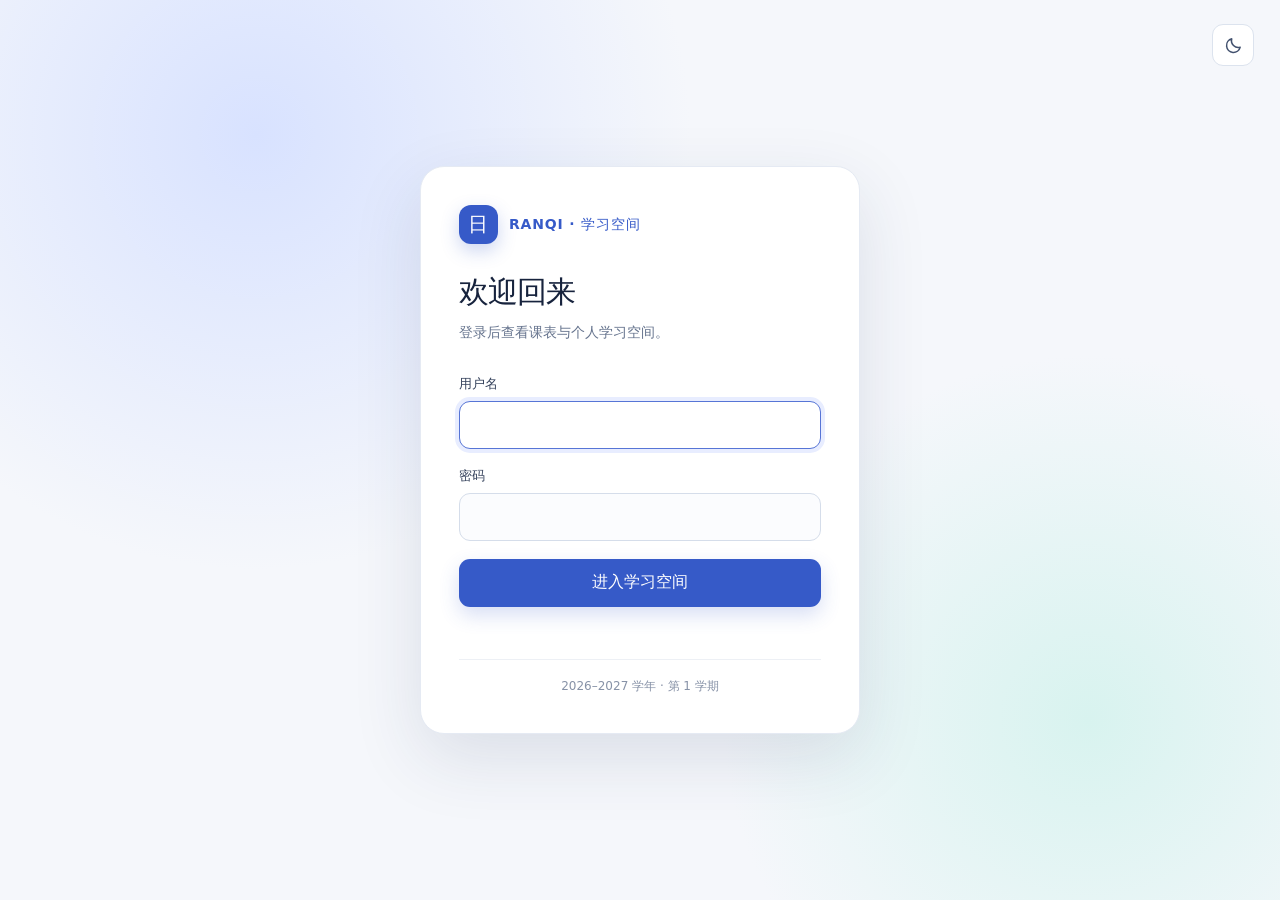
==== commit 7c5f660b: "更新网站、DDL 完成功能和主题图标" ====
--- a/index.html
+++ b/index.html
@@ -1,11 +1,1443 @@
 <!doctype html>
 <html lang="zh-CN">
 <head>
-  <meta charset="utf-8">
-  <meta name="viewport" content="width=device-width, initial-scale=1">
-  <meta http-equiv="refresh" content="0; url=./main/main.html">
-  <title>我的学习空间</title>
-  <script>location.replace(new URL("./main/main.html", location.href));</script>
+<meta charset="utf-8">
+<meta name="viewport" content="width=device-width, initial-scale=1">
+<meta name="color-scheme" content="light dark">
+<title>我的学习空间</title>
+<style>
+/* ==========================================================================
+   本文件由 build_single.py 自动生成，请勿直接编辑。
+   要修改内容，请编辑 main/ class/ DDL/ website/ 下的源文件，然后重新运行：
+       python build_single.py
+   ========================================================================== */
+
+/* ---------- main/main.css ---------- */
+/* 主控：登录、导航与通用组件 */
+:root{color-scheme:light;font-family:Inter,"Segoe UI","Microsoft YaHei",system-ui,sans-serif;color:#17233d;background:#f5f7fb;font-synthesis:none}
+*{box-sizing:border-box} body{margin:0;min-height:100vh} button,input,select{font:inherit} button{cursor:pointer}
+.hidden{display:none!important} .login-screen{min-height:100vh;display:grid;place-items:center;padding:24px;background:radial-gradient(circle at 20% 15%,#d8e2ff 0,transparent 34%),radial-gradient(circle at 85% 80%,#d8f3ef 0,transparent 28%),#f5f7fb}
+.login-card{width:min(100%,440px);background:#fff;border:1px solid #e5eaf3;border-radius:24px;padding:38px;box-shadow:0 24px 70px rgba(30,47,87,.12)}
+.brand{display:flex;align-items:center;gap:11px;color:#365ac8;font-weight:800;letter-spacing:.06em;font-size:14px}.brand-mark{width:39px;height:39px;border-radius:12px;background:#365ac8;color:#fff;display:grid;place-items:center;font-size:20px;box-shadow:0 7px 18px rgba(54,90,200,.25)}
+h1{font-size:30px;letter-spacing:-.03em;margin:28px 0 8px}.login-lead{color:#66748e;font-size:14px;line-height:1.7;margin:0 0 30px}
+.field{margin:0 0 18px}.field label{display:block;font-size:13px;font-weight:700;margin-bottom:8px;color:#34415b}.field input{width:100%;height:48px;padding:0 14px;border:1px solid #d5ddea;border-radius:11px;background:#fbfcfe;outline:none;transition:.2s}.field input:focus{border-color:#5775d6;box-shadow:0 0 0 4px #e8edff;background:white}
+.primary{width:100%;height:48px;border:0;border-radius:11px;background:#365ac8;color:white;font-weight:750;box-shadow:0 8px 20px rgba(54,90,200,.2)}.primary:hover{background:#294cb5}.primary:disabled{opacity:.65;cursor:wait}
+.error{min-height:22px;color:#c43d4c;font-size:13px;margin:10px 0 0}.login-foot{border-top:1px solid #edf0f5;margin-top:20px;padding-top:18px;font-size:12px;color:#8792a7;text-align:center}
+.app{max-width:1480px;margin:auto;padding:28px 30px 72px}.topbar{display:flex;justify-content:space-between;gap:20px;align-items:flex-start;margin-bottom:28px}.eyebrow{font-size:12px;text-transform:uppercase;letter-spacing:.14em;color:#5872b9;font-weight:800;margin:0 0 8px}.page-title{font-size:31px;line-height:1.2;margin:0 0 9px}.subtitle{margin:0;color:#6c7890;font-size:14px}.top-actions{display:flex;align-items:center;gap:12px}.student-chip{background:#fff;border:1px solid #e3e8f1;border-radius:12px;padding:10px 14px;color:#394864;font-size:13px;white-space:nowrap}.student-chip strong{display:block;color:#17233d;font-size:14px}.ghost{height:42px;border:1px solid #dce3ee;background:#fff;border-radius:11px;color:#42516e;padding:0 16px;font-weight:700}.ghost:hover{background:#f0f3fb}
+.main-nav{display:flex;gap:8px;overflow-x:auto;padding:0 0 12px;margin:0 0 18px;scrollbar-width:thin}.nav-button{flex:none;border:1px solid #e1e7f1;background:#fff;border-radius:11px;padding:11px 18px;color:#53627c;font-size:14px;font-weight:750}.nav-button:hover{background:#f0f3fb}.nav-button.active{color:#fff;background:#365ac8;border-color:#365ac8;box-shadow:0 7px 16px rgba(54,90,200,.18)}
+.content-card{background:#fff;border:1px solid #e5eaf3;border-radius:18px;padding:28px;box-shadow:0 5px 22px rgba(26,43,83,.04)}.content-card h2{font-size:22px;margin:0 0 9px}.content-card p{color:#6b7892;font-size:14px;line-height:1.7;margin:0}.placeholder-card{min-height:330px;display:flex;flex-direction:column;justify-content:center;align-items:center;text-align:center}.placeholder-badge{width:64px;height:64px;display:grid;place-items:center;border-radius:20px;background:#edf2ff;color:#365ac8;font-size:21px;font-weight:800;margin-bottom:20px}.settings-grid{display:grid;grid-template-columns:repeat(4,minmax(0,1fr));gap:14px;margin-top:24px}.time-setting{display:block;background:#f8faff;border:1px solid #e5eaf3;border-radius:12px;padding:13px}.time-setting span{display:block;font-size:13px;font-weight:750;color:#394864;margin-bottom:8px}.time-setting input{width:100%;height:38px;border:1px solid #d5ddea;border-radius:8px;background:#fff;padding:0 9px;color:#253553}.time-setting input:focus{outline:2px solid #b9c8f6;outline-offset:1px}.settings-status{margin-top:16px!important;font-size:12px!important;color:#5d708f!important}
+
+/* 主题切换：太阳 / 月亮图标按钮 */
+.theme-icon-button{width:42px;height:42px;padding:0!important;display:inline-flex;align-items:center;justify-content:center;flex:none}
+.theme-icon-button svg{width:19px;height:19px;display:block;transition:transform .25s ease,color .2s}
+.theme-icon-button:hover svg{transform:rotate(18deg) scale(1.08)}
+.login-theme-button{position:absolute;top:24px;right:26px}
+html[data-theme="dark"] .theme-icon-button{color:#ffd479;border-color:#3a4b63;background:#233149}
+html[data-theme="dark"] .theme-icon-button:hover{background:#2d3d57}
+
+/* 红色删除按钮（编辑界面内） */
+.danger{height:48px;padding:0 22px;border:1px solid #e8b4bc;border-radius:11px;background:#fff;color:#c8394c;font-weight:750;font-size:14px;transition:.16s;-webkit-appearance:none;appearance:none}
+.danger:hover{background:#fff1f3;border-color:#dc8a97;color:#ad2c3d}
+.danger:active{transform:translateY(1px)}
+html[data-theme="dark"] .danger{background:#3a2029;border-color:#6b3a45;color:#ff9fae}
+html[data-theme="dark"] .danger:hover{background:#4a2733;border-color:#8a4653;color:#ffb9c4}
+/* 表单内的小号删除按钮（与 ghost/small-primary 同高） */
+.ddl-actions .danger,.website-form-actions .danger{height:36px;padding:0 16px;border-radius:9px;font-size:13px}
+
+
+/* ---------- class/class.css ---------- */
+/* 改课表大小只需修改这两个值。 */
+:root {
+  --table-min-width: 700px;  /* 课表总宽度 */
+  --lesson-height: 50px;     /* 每一节的小框高度 */
+}
+
+/* 课表、时间设置与待定课程 */
+.summary{display:grid;grid-template-columns:1.25fr .75fr;gap:16px;margin-bottom:20px}.summary-card{background:#fff;border:1px solid #e5eaf3;border-radius:18px;padding:21px 24px;box-shadow:0 5px 22px rgba(26,43,83,.04)}.summary-card strong{font-size:14px}.summary-card p{margin:9px 0 0;color:#6b7892;font-size:13px;line-height:1.65}.summary-card.accent{background:linear-gradient(120deg,#365ac8,#5276d9);color:#fff;border:0}.summary-card.accent p{color:#e9eeff}.summary-card.accent .big{font-size:26px;font-weight:800;line-height:1.2;margin-top:5px}
+.schedule-panel{background:#fff;border:1px solid #e5eaf3;border-radius:18px;overflow:hidden;box-shadow:0 5px 22px rgba(26,43,83,.04)}.panel-head{display:flex;justify-content:space-between;align-items:center;gap:16px;padding:20px 22px;border-bottom:1px solid #edf0f5;flex-wrap:wrap}.panel-head h2{font-size:20px;margin:0 0 5px}.panel-head p{font-size:12px;color:#8792a7;margin:0}.week-controls{display:flex;align-items:center;gap:8px;flex-wrap:wrap}.week-controls button{height:38px;border:1px solid #dce3ee;background:#fff;border-radius:9px;color:#42516e;padding:0 12px;font-size:13px;font-weight:700}.week-controls button:hover:not(:disabled){background:#f0f3fb}.week-controls button:disabled{opacity:.4;cursor:not-allowed}.week-controls .view-toggle{background:#eef2ff;border-color:#d8e2ff;color:#365ac8}.week-picker{display:flex;align-items:center;gap:7px;font-size:13px;font-weight:700;color:#53627c;white-space:nowrap}.week-picker select{border:1px solid #dce3ee;background:#f9fbff;color:#243456;border-radius:9px;padding:8px 24px 8px 9px;outline:none}
+.table-wrap{overflow-x:auto;scrollbar-color:#c9d5ef transparent}.timetable{border-collapse:separate;border-spacing:0;width:100%;min-width:1020px;table-layout:fixed}.timetable th,.timetable td{border-right:1px solid #edf0f5;border-bottom:1px solid #edf0f5;vertical-align:top}.timetable th:last-child,.timetable td:last-child{border-right:0}.timetable tr:last-child td{border-bottom:0}.timetable thead th{height:58px;background:#f9faff;text-align:center;padding:11px 6px;color:#465570;font-size:13px;font-weight:750}.timetable thead th:first-child{width:104px}.day-date{display:block;margin-top:4px;font-size:11px;color:#8190aa;font-weight:600}.timetable thead th.is-today{background:#eaf0ff;color:#365ac8}.timetable thead th.is-today .day-date{color:#365ac8}.timetable tbody th{background:#fcfdff;border-right:1px solid #edf0f5;border-bottom:1px solid #edf0f5;color:#4b5a75;font-size:12px;font-weight:800;text-align:center;padding:18px 8px;line-height:1.5}.slot-time{display:block;margin-top:5px;color:#7182a0;font-size:11px;font-weight:600}.timetable tbody tr:last-child th{border-bottom:0}.timetable td{height:122px;padding:8px;background:#fff}.timetable td.empty{background:#fff}.course{border-left:3px solid var(--tone);border-radius:8px;padding:10px 9px 11px;background:var(--tint);margin-bottom:7px;min-height:97px}.course:last-child{margin-bottom:0}.course-name{font-size:13px;font-weight:800;line-height:1.4;margin:0 0 8px;color:#243455}.course-meta{display:flex;align-items:flex-start;gap:5px;font-size:11px;line-height:1.45;color:#5e6e87;margin:3px 0}.course-meta svg{width:13px;height:13px;flex:none;margin-top:1px}.course-code{font-size:10px;color:#8390a8;margin-top:7px}.course[data-tone="blue"]{--tone:#4a80db;--tint:#edf4ff}.course[data-tone="amber"]{--tone:#e4a33c;--tint:#fff7e9}.course[data-tone="violet"]{--tone:#9a70d2;--tint:#f6efff}.course[data-tone="indigo"]{--tone:#6674d5;--tint:#f0f1ff}.course[data-tone="teal"]{--tone:#35a99d;--tint:#eaf9f6}.course[data-tone="rose"]{--tone:#dc7a88;--tint:#fff0f2}
+.below{display:grid;grid-template-columns:1fr 1fr;gap:16px;margin-top:20px}.note-card{background:#fff;border:1px solid #e5eaf3;border-radius:18px;padding:22px 24px}.note-card h2{font-size:16px;margin:0 0 13px}.note-card ul{margin:0;padding-left:20px;color:#5e6e87;font-size:13px;line-height:1.75}.note-card li+li{margin-top:7px}.muted{color:#8b97aa}.site-foot{font-size:12px;color:#91a0b6;margin:23px 0 0;text-align:center}
+.summary{grid-template-columns:1fr}.schedule-layout{display:grid;grid-template-columns:minmax(0,1fr) 245px;gap:16px;align-items:start}.schedule-layout .schedule-panel{min-width:0}.pending-card{position:sticky;top:16px}.pending-card h2{margin-bottom:12px}.pending-card ul{overflow-wrap:anywhere}
+.summary{display:none}.app{padding-top:18px}.topbar{margin-bottom:17px}.main-nav{margin-bottom:10px}.panel-head{padding:13px 16px}.timetable{min-width:var(--table-min-width)}.timetable thead th{height:42px;padding:6px 4px}.timetable thead th:first-child{width:92px}.timetable tbody th{padding:7px 4px;font-size:11px}.slot-time{font-size:10px;margin-top:3px}
+.timetable td{height:auto;padding:0}.period-grid{display:grid;grid-template-rows:repeat(var(--rows),var(--lesson-height));position:relative}.period-guide{grid-column:1;position:relative;border-bottom:1px dashed #dfe6f2;background:#fff}.period-guide:last-of-type{border-bottom:0}.period-grid .course{grid-column:1;z-index:1;margin:2px;min-height:0;overflow:hidden;padding:3px 4px}.period-grid .course-name{font-size:10px;margin-bottom:1px;line-height:1.15}.period-grid .course-meta{font-size:9px;margin:1px 0;line-height:1.1}.period-grid .course-meta svg{width:9px;height:9px}.period-grid .course-code{display:none}.period-grid .course[data-duration="1"] .course-meta{display:none}.period-list{padding:5px;min-height:var(--lesson-height)}.period-list .course{min-height:0;margin:0 0 5px;padding:6px}.period-list .course:last-child{margin-bottom:0}.period-rail{display:flex;gap:3px;margin-top:6px}.period-rail span{flex:1;text-align:center;border:1px solid #cfd8e8;border-radius:5px;background:#fff;color:#8090aa;font-size:10px;font-weight:700}.period-rail span.active{background:var(--tone);border-color:var(--tone);color:#fff}
+.manual-time{display:flex;align-items:center;gap:6px}.manual-time input{width:55px;text-align:center}.manual-time b{font-size:18px;color:#586b8a}.time-setting .time-preview{min-height:16px}
+.time-dialog{width:min(92vw,640px);max-height:86vh;border:1px solid #e2e8f3;border-radius:18px;padding:24px;box-shadow:0 28px 80px rgba(23,35,61,.22)}.time-dialog::backdrop{background:rgba(21,32,55,.48)}.dialog-head{display:flex;align-items:flex-start;justify-content:space-between;gap:18px}.dialog-head h2{font-size:21px;margin:0 0 7px}.dialog-head p{font-size:13px;color:#697994;line-height:1.6;margin:0}.time-dialog .settings-grid{grid-template-columns:repeat(2,minmax(0,1fr));margin-top:20px}.time-setting small{display:block;margin-top:7px;font-size:11px;color:#70829d}
+.period-grid .course-name{font-size:11px}.period-grid .course-meta{font-size:10px}html[data-theme="dark"] .timetable thead th.is-today .day-date{color:#d7e3ff}
+@media(max-width:1120px){.schedule-layout{grid-template-columns:1fr}.pending-card{position:static}}
+@media(max-width:900px){.settings-grid{grid-template-columns:repeat(3,minmax(0,1fr))}}
+
+/* 课程名称与地点字体放大（覆盖前面更小的规则） */
+.period-grid .course-name{font-size:12px;line-height:1.2}
+.period-grid .course-meta{font-size:11px;line-height:1.15}
+.period-grid .course-meta svg{width:11px;height:11px}
+.period-list .course-name{font-size:14px}
+.period-list .course-meta{font-size:12px}
+.period-list .course-meta svg{width:14px;height:14px}
+
+
+/* ---------- DDL/DDL.css ---------- */
+/* DDL 板块 */
+.file-note { color: #71809b; font-size: 12px; }
+.ddl-head{display:flex;justify-content:space-between;align-items:flex-start;gap:12px}.ddl-head-actions{display:flex;align-items:center;gap:9px;flex-wrap:wrap;justify-content:flex-end}.small-primary{height:36px;border:0;border-radius:9px;background:#365ac8;color:#fff;font-size:13px;font-weight:750;padding:0 14px}.ddl-count{font-size:12px;color:#4261ae;background:#edf2ff;border-radius:999px;padding:7px 12px;white-space:nowrap}.ddl-form{display:grid;grid-template-columns:repeat(2,minmax(0,1fr));gap:14px;margin-top:22px;padding:20px;border:1px solid #e5eaf3;border-radius:14px;background:#f9fbff}.ddl-field label{display:block;margin-bottom:7px;font-size:13px;font-weight:700;color:#34415b}.ddl-field input,.ddl-field textarea{width:100%;border:1px solid #d5ddea;border-radius:9px;background:#fff;padding:10px 12px;color:#253553;outline:none}.ddl-field input{height:42px}.ddl-field textarea{resize:vertical;min-height:85px}.ddl-field input:focus,.ddl-field textarea:focus{border-color:#5775d6;box-shadow:0 0 0 3px #e8edff}.ddl-wide,.ddl-actions{grid-column:1/-1}.ddl-actions{display:flex;align-items:center;gap:12px;flex-wrap:wrap}.ddl-actions .primary{width:auto;padding:0 22px}.ddl-actions .settings-status{margin:0!important}.ddl-list{display:grid;gap:12px;margin-top:20px}.ddl-item{border:1px solid #e5eaf3;border-radius:14px;padding:17px 19px;background:#fff}.ddl-item.overdue{border-color:#efd1d5;background:#fffafa}.ddl-item-head{display:flex;align-items:flex-start;justify-content:space-between;gap:12px}.ddl-item h3{font-size:17px;margin:0 0 4px}.ddl-item-meta{font-size:12px;color:#71809b}.ddl-remaining{font-size:13px;font-weight:800;color:#365ac8;background:#edf2ff;border-radius:9px;padding:7px 10px;white-space:nowrap}.ddl-item.overdue .ddl-remaining{color:#ad4d59;background:#ffedf0}.ddl-content{font-size:14px;line-height:1.65;white-space:pre-wrap;overflow-wrap:anywhere;margin:12px 0!important;color:#33435f!important}.ddl-address{font-size:12px;color:#61728f;overflow-wrap:anywhere}.ddl-address a{color:#365ac8}.ddl-item-actions{display:flex;gap:8px;margin-top:12px}.ddl-item-actions button{border:1px solid #dce3ee;background:#fff;color:#42516e;border-radius:8px;padding:6px 10px;font-size:12px}.ddl-empty{padding:45px 18px;text-align:center;color:#8792a7;border:1px dashed #d4ddea;border-radius:14px}
+
+/* ===== 截止时间：黄色框，位于剩余时间上方 ===== */
+.ddl-item-head{align-items:flex-start}
+.ddl-head-right{display:flex;flex-direction:column;align-items:flex-end;gap:7px;flex:none}
+.ddl-deadline-box{font-size:12.5px;font-weight:800;color:#8a5a00;background:#fff5d1;border:1.5px solid #f2cc55;border-radius:9px;padding:6px 11px;white-space:nowrap;letter-spacing:.01em}
+.ddl-item.overdue .ddl-deadline-box{color:#a33b48;background:#ffeef0;border-color:#eeb2ba}
+.ddl-item.is-done .ddl-deadline-box{color:#7b8296;background:#f1f3f7;border-color:#d9dee8}
+
+/* ===== 已完成状态 ===== */
+.ddl-item.is-done{background:#fafbfd;border-color:#e3e7ef}
+.ddl-item.is-done h3{text-decoration:line-through;text-decoration-thickness:1.5px;color:#9aa3b5}
+.ddl-item.is-done .ddl-content{text-decoration:line-through;text-decoration-thickness:1.5px;color:#9aa3b5!important}
+.ddl-item.is-done .ddl-item-meta,
+.ddl-item.is-done .ddl-address{color:#adb5c5}
+.ddl-item.is-done .ddl-remaining{color:#8b93a5;background:#eff1f5}
+
+/* ===== 右下角完成圆圈 ===== */
+.ddl-item{position:relative}
+.ddl-item-actions{display:flex;gap:8px;align-items:center;margin-top:12px;min-height:26px}
+.ddl-done-toggle{position:absolute;right:16px;bottom:14px;width:26px;height:26px;flex:none;border-radius:50%;border:1.8px solid #c3ccdc;background:#fff;padding:0;cursor:pointer;transition:.16s;-webkit-appearance:none;appearance:none;display:flex;align-items:center;justify-content:center}
+.ddl-done-toggle:hover{border-color:#57c08b;background:#f2fbf6;transform:scale(1.08)}
+.ddl-done-toggle[aria-pressed="true"]{background:#57c08b;border-color:#57c08b}
+.ddl-done-toggle[aria-pressed="true"]::after{content:"";width:6px;height:11px;margin-top:-3px;border:solid #fff;border-width:0 2px 2px 0;transform:rotate(42deg)}
+.ddl-done-toggle[aria-pressed="true"]:hover{background:#469e72;border-color:#469e72}
+html[data-theme="dark"] .ddl-deadline-box{color:#ffd97a;background:#4a3b16;border-color:#a8862c}
+html[data-theme="dark"] .ddl-item.is-done{background:#181f2c;border-color:#2c3547}
+html[data-theme="dark"] .ddl-done-toggle{background:#1a2638;border-color:#4a5a72}
+html[data-theme="dark"] .ddl-done-toggle:hover{background:#22402f;border-color:#57c08b}
+
+/* 卡片内间距收紧，避免留白过大 */
+.ddl-item{padding:15px 18px}
+.ddl-item h3{font-size:16.5px;margin:0}
+.ddl-content{margin:9px 0 0!important;font-size:13.5px}
+.ddl-address{margin-top:8px}
+.ddl-item-actions{margin-top:6px;min-height:24px}
+.ddl-done-toggle{right:15px;bottom:13px}
+
+/* 每条作业的编辑 / 删除按钮（文件来源也可用） */
+.ddl-item{cursor:pointer;transition:box-shadow .16s,border-color .16s}
+.ddl-item:hover{box-shadow:0 4px 16px rgba(26,43,83,.07);border-color:#d8e0ef}
+.ddl-act-btn{height:26px;min-width:44px;padding:0 10px;border:1px solid #dce3ee;border-radius:7px;background:#fff;color:#4a5a78;font-size:12px;font-weight:700;cursor:pointer;transition:.15s;-webkit-appearance:none;appearance:none}
+.ddl-act-btn:hover{background:#eef2fb;border-color:#c2cfe6;color:#365ac8}
+.ddl-act-danger:hover{background:#fff1f3;border-color:#f0c2c8;color:#c4455a}
+html[data-theme="dark"] .ddl-item:hover{border-color:#3d4c63}
+html[data-theme="dark"] .ddl-act-btn{background:#233149;border-color:#3a4b63;color:#cfdcef}
+html[data-theme="dark"] .ddl-act-btn:hover{background:#2d3d57;border-color:#4a5d79;color:#9db8ff}
+html[data-theme="dark"] .ddl-act-danger:hover{background:#3d2731;border-color:#6b3a45;color:#ff9fae}
+
+
+/* ---------- website/website.css ---------- */
+/* 常用网站板块 */
+.file-note { color: #71809b; font-size: 12px; }
+.website-wrap{overflow-x:auto;margin-top:22px}.website-table{width:100%;min-width:600px;border-collapse:collapse;text-align:left}.website-table th,.website-table td{padding:13px 12px;border-bottom:1px solid #e5eaf3;font-size:13px}.website-table th{color:#66748e;background:#f9fbff}.website-table td{color:#394864}.website-table td:nth-child(2){overflow-wrap:anywhere}.website-table a{color:#365ac8;font-weight:700}.website-table .site-actions{white-space:nowrap;text-align:right}.site-actions button{border:0;background:transparent;color:#5872b9;font-size:12px;padding:4px}.website-add{margin-top:18px}.website-form{display:grid;grid-template-columns:1fr 1.5fr 1.5fr;gap:12px;margin-top:16px;padding:18px;border:1px solid #e5eaf3;border-radius:12px;background:#f9fbff}.website-form label{display:block;font-size:12px;font-weight:700;margin-bottom:6px}.website-form input{width:100%;height:40px;border:1px solid #d5ddea;border-radius:8px;padding:0 10px;background:#fff;color:#253553}.website-form-actions{grid-column:1/-1;display:flex;align-items:center;gap:10px}.website-status{font-size:12px;color:#61728f}.website-empty{padding:30px 12px;color:#8792a7;text-align:center}
+
+/* ===== 拖拽排序 ===== */
+.website-table .drag-cell{width:34px;padding-right:0;text-align:center}
+.drag-handle{display:inline-flex;align-items:center;justify-content:center;width:26px;height:26px;border-radius:7px;color:#a8b3c6;font-size:15px;line-height:1;cursor:grab;user-select:none;transition:.15s}
+.drag-handle:hover{background:#eef2fb;color:#5872b9}
+.website-table tr[draggable="true"]{cursor:default}
+.website-table tr.dragging{opacity:.45}
+.website-table tr.dragging .drag-handle{cursor:grabbing}
+.website-table tbody tr{transition:background .12s}
+.website-table tbody tr:hover{background:#f8faff}
+.website-table td{padding-top:9px;padding-bottom:9px}
+
+/* ===== 编辑 / 删除按钮：圆角方框 ===== */
+.site-actions{white-space:nowrap;text-align:right}
+.site-actions .site-btn{display:inline-flex;align-items:center;justify-content:center;height:28px;min-width:46px;margin-left:6px;padding:0 11px;border:1px solid #dce3ee;border-radius:8px;background:#fff;color:#4a5a78;font-size:12px;font-weight:700;cursor:pointer;transition:.15s;-webkit-appearance:none;appearance:none}
+.site-actions .site-btn:hover{background:#eef2fb;border-color:#c2cfe6;color:#365ac8}
+.site-actions .site-btn-danger:hover{background:#fff1f3;border-color:#f0c2c8;color:#c4455a}
+html[data-theme="dark"] .drag-handle{color:#7b8aa3}
+html[data-theme="dark"] .drag-handle:hover{background:#243147;color:#9db8ff}
+html[data-theme="dark"] .site-actions .site-btn{background:#233149;border-color:#3a4b63;color:#cfdcef}
+html[data-theme="dark"] .site-actions .site-btn:hover{background:#2d3d57;border-color:#4a5d79;color:#9db8ff}
+html[data-theme="dark"] .site-actions .site-btn-danger:hover{background:#3d2731;border-color:#6b3a45;color:#ff9fae}
+html[data-theme="dark"] .website-table tbody tr:hover{background:#1e2a3d}
+
+/* 整行可点击编辑 */
+.website-table tbody tr[data-id]{cursor:pointer}
+
+
+/* ---------- main/theme.css ---------- */
+/* 夜间模式、窄屏和打印样式 */
+html[data-theme="dark"] .file-note { color: #acbad0; }
+html[data-theme="dark"]{color-scheme:dark;color:#e9eef8;background:#101827}html[data-theme="dark"] body{background:#101827}html[data-theme="dark"] .login-screen{background:radial-gradient(circle at 20% 15%,#22345d 0,transparent 35%),#101827}html[data-theme="dark"] .login-card,html[data-theme="dark"] .student-chip,html[data-theme="dark"] .schedule-panel,html[data-theme="dark"] .note-card,html[data-theme="dark"] .content-card,html[data-theme="dark"] .time-dialog,html[data-theme="dark"] .ddl-item,html[data-theme="dark"] .summary-card:not(.accent){background:#1a2638;border-color:#344358;color:#e9eef8;box-shadow:none}html[data-theme="dark"] h1,html[data-theme="dark"] h2,html[data-theme="dark"] h3,html[data-theme="dark"] .page-title,html[data-theme="dark"] .student-chip strong{color:#f2f6ff}html[data-theme="dark"] .login-lead,html[data-theme="dark"] .subtitle,html[data-theme="dark"] .content-card p,html[data-theme="dark"] .note-card ul,html[data-theme="dark"] .panel-head p,html[data-theme="dark"] .dialog-head p,html[data-theme="dark"] .ddl-item-meta,html[data-theme="dark"] .ddl-address,html[data-theme="dark"] .site-foot,html[data-theme="dark"] .login-foot,html[data-theme="dark"] .settings-status,html[data-theme="dark"] .website-status{color:#acbad0!important}html[data-theme="dark"] .ghost,html[data-theme="dark"] .nav-button,html[data-theme="dark"] .week-controls button,html[data-theme="dark"] .ddl-item-actions button,html[data-theme="dark"] .week-picker select{background:#233149;border-color:#3a4b63;color:#dce8f8}html[data-theme="dark"] .nav-button.active,html[data-theme="dark"] .small-primary{background:#5577df;border-color:#5577df;color:#fff}html[data-theme="dark"] .ghost:hover,html[data-theme="dark"] .nav-button:hover,html[data-theme="dark"] .week-controls button:hover:not(:disabled){background:#30415e}html[data-theme="dark"] .field label,html[data-theme="dark"] .ddl-field label,html[data-theme="dark"] .time-setting span,html[data-theme="dark"] .website-form label,html[data-theme="dark"] .week-picker{color:#d5e0f0}html[data-theme="dark"] input,html[data-theme="dark"] textarea,html[data-theme="dark"] select{background:#142033!important;border-color:#42516a!important;color:#f0f5ff!important}html[data-theme="dark"] input::placeholder,html[data-theme="dark"] textarea::placeholder{color:#91a2ba}html[data-theme="dark"] .time-setting,html[data-theme="dark"] .ddl-form,html[data-theme="dark"] .website-form,html[data-theme="dark"] .timetable thead th,html[data-theme="dark"] .timetable tbody th,html[data-theme="dark"] .website-table th{background:#202e43;border-color:#3a4b63;color:#d9e4f4}html[data-theme="dark"] .timetable td,html[data-theme="dark"] .period-guide{background:#182538;border-color:#344358}html[data-theme="dark"] .timetable th,html[data-theme="dark"] .timetable td,html[data-theme="dark"] .panel-head,html[data-theme="dark"] .website-table th,html[data-theme="dark"] .website-table td{border-color:#344358}html[data-theme="dark"] .timetable thead th.is-today{background:#2a4278;color:#f0f5ff}html[data-theme="dark"] .day-date,html[data-theme="dark"] .slot-time,html[data-theme="dark"] .time-setting small,html[data-theme="dark"] .manual-time b{color:#a9bbd3}html[data-theme="dark"] .course[data-tone]{--tint:#283a55}html[data-theme="dark"] .course-name{color:#f2f6ff}html[data-theme="dark"] .course-meta,html[data-theme="dark"] .course-code{color:#bfd0e8}html[data-theme="dark"] .period-rail span{background:#1b2b40;border-color:#60718a;color:#c1cee0}html[data-theme="dark"] .period-rail span.active{background:var(--tone);color:#111827}html[data-theme="dark"] .ddl-item.overdue{background:#382935;border-color:#80505d}html[data-theme="dark"] .ddl-content{color:#dce7f7!important}html[data-theme="dark"] .ddl-remaining,html[data-theme="dark"] .ddl-count{background:#2a4278;color:#dce8ff}html[data-theme="dark"] .ddl-item.overdue .ddl-remaining{background:#653845;color:#ffe2e8}html[data-theme="dark"] .ddl-empty{border-color:#44546b;color:#adbad0}html[data-theme="dark"] .website-table td{color:#dce7f7}html[data-theme="dark"] .website-table a,html[data-theme="dark"] .ddl-address a,html[data-theme="dark"] .site-actions button{color:#9db8ff}html[data-theme="dark"] .placeholder-badge{background:#2a4278;color:#e8efff}
+@media(max-width:780px){.app{padding:20px 14px 50px}.topbar{display:block}.top-actions{justify-content:space-between;margin-top:18px}.panel-head{align-items:flex-start;flex-direction:column}.week-controls{width:100%}.page-title{font-size:27px}.login-card{padding:30px 24px}.ddl-form,.website-form{grid-template-columns:1fr}.ddl-field{grid-column:1/-1}}
+@media(max-width:420px){.time-dialog .settings-grid{grid-template-columns:1fr}.ddl-head{flex-direction:column}.ddl-item-head{flex-direction:column}}
+@media print{.login-screen,.ghost,.week-controls,.main-nav,.site-foot,#placeholder-view,#ddl-view,#websites-view,.time-dialog{display:none!important}.app{padding:0}.summary{display:none}.schedule-layout{display:block}.schedule-panel,.note-card{box-shadow:none;border-color:#ccc}.pending-card{margin-top:12px}.table-wrap{overflow:visible}.timetable{min-width:0}.course{break-inside:avoid}}
+
+</style>
 </head>
-<body><p><a href="./main/main.html">进入我的学习空间</a></p></body>
+<body>
+  <main id="login" class="login-screen">
+    <button class="ghost login-theme-button" data-theme-toggle type="button">夜间模式</button>
+    <form id="login-form" class="login-card" autocomplete="on">
+      <div class="brand"><span class="brand-mark" aria-hidden="true">日</span><span>RANQI · 学习空间</span></div>
+      <h1>欢迎回来</h1>
+      <p class="login-lead">登录后查看课表与个人学习空间。</p>
+      <div class="field"><label for="username">用户名</label><input id="username" name="username" type="text" autocomplete="username" required autofocus></div>
+      <div id="password-field" class="field"><label for="password">密码</label><input id="password" name="password" type="password" autocomplete="current-password" required></div>
+      <button id="login-button" class="primary" type="submit">进入学习空间</button>
+      <p id="login-error" class="error" role="alert" aria-live="polite"></p>
+      <div class="login-foot">2026–2027 学年 · 第 1 学期</div>
+    </form>
+  </main>
+
+  <main id="app" class="app hidden" aria-hidden="true">
+    <header class="topbar">
+      <div><p class="eyebrow">STUDY SPACE</p><h1 class="page-title">我的学习空间</h1><p class="subtitle" id="term"></p></div>
+      <div class="top-actions">
+        <button class="ghost" data-theme-toggle type="button">夜间模式</button>
+        <div class="student-chip"><strong id="student"></strong></div>
+        <button id="logout" class="ghost" type="button">退出登录</button>
+      </div>
+    </header>
+    <nav class="main-nav" aria-label="主要版块">
+      <button class="nav-button active" type="button" data-view="class" aria-current="page">课表</button>
+      <button class="nav-button" type="button" data-view="ddl">DDL</button>
+      <button class="nav-button" type="button" data-view="website">常用网站</button>
+      <button class="nav-button" type="button" data-view="one">板块一</button>
+      <button class="nav-button" type="button" data-view="two">板块二</button>
+      <button class="nav-button" type="button" data-view="three">板块三</button>
+    </nav>
+    <div id="class-root">
+      <section id="schedule-view" aria-label="课程表">
+        <div class="schedule-layout">
+          <section class="schedule-panel" aria-labelledby="schedule-heading">
+            <div class="panel-head">
+              <div><h2 id="schedule-heading">周课表</h2><p id="week-dates">手机上可左右滑动查看完整星期安排</p></div>
+              <div class="week-controls">
+                <button id="time-settings-button" type="button">上课时间设置</button>
+                <button id="prev-week" type="button" aria-label="上一周">← 上一周</button>
+                <button id="next-week" type="button" aria-label="下一周">下一周 →</button>
+                <button id="view-toggle" class="view-toggle" type="button">查看总课表</button>
+                <label class="week-picker" for="week">跳转 <select id="week"><option value="0">总课表</option></select></label>
+              </div>
+            </div>
+            <div class="table-wrap"><table class="timetable"><thead id="table-head"></thead><tbody id="table-body"></tbody></table></div>
+          </section>
+          <aside class="note-card pending-card" aria-labelledby="pending-heading"><h2 id="pending-heading">待定课程</h2><ul id="unscheduled"></ul></aside>
+        </div>
+        <p class="site-foot">课程信息根据提供的课表 PDF 整理 · 请以学校最新安排为准</p>
+      </section>
+
+      <dialog id="time-dialog" class="time-dialog" aria-labelledby="time-heading">
+        <div class="dialog-head">
+          <div><h2 id="time-heading">上课时间设置</h2><p>分别输入小时和分钟，结束时间会自动计算。</p></div>
+          <button id="time-close" class="ghost" type="button" aria-label="关闭设置">关闭</button>
+        </div>
+        <div id="settings-grid" class="settings-grid"></div>
+        <p id="settings-status" class="settings-status" role="status" aria-live="polite">修改后自动保存到当前浏览器。</p>
+      </dialog>
+    </div>
+    <div id="ddl-root" class="hidden">
+      <section id="ddl-view" class="content-card" aria-labelledby="ddl-heading">
+        <div class="ddl-head">
+          <div>
+            <h2 id="ddl-heading">DDL · 作业安排</h2>
+          </div>
+          <div class="ddl-head-actions"><span id="ddl-count" class="ddl-count">0 项作业</span><button id="ddl-add-button" class="small-primary" type="button">＋ 添加作业</button></div>
+        </div>
+        <form id="ddl-form" class="ddl-form hidden">
+          <div class="ddl-field"><label for="ddl-course">课程</label><input id="ddl-course" type="text" maxlength="80" required placeholder="例如：高等量子力学"></div>
+          <div class="ddl-field"><label for="ddl-deadline">作业结束时间</label><input id="ddl-deadline" type="datetime-local" step="60" required></div>
+          <div class="ddl-field ddl-wide"><label for="ddl-content">作业内容</label><textarea id="ddl-content" rows="3" maxlength="1000" required placeholder="写下作业要求"></textarea></div>
+          <div class="ddl-field ddl-wide"><label for="ddl-address">提交地址</label><input id="ddl-address" type="text" maxlength="300" placeholder="网址或线下提交地点（可留空）"></div>
+          <div class="ddl-actions"><button id="ddl-submit" class="primary" type="submit">添加作业</button><button id="ddl-cancel" class="ghost" type="button">取消</button><button id="ddl-delete" class="danger hidden" type="button">删除</button><span id="ddl-status" class="settings-status" role="status" aria-live="polite"></span></div>
+        </form>
+        <div id="ddl-list" class="ddl-list"></div>
+      </section>
+    </div>
+    <div id="website-root" class="hidden">
+      <section id="websites-view" class="content-card" aria-labelledby="websites-heading">
+        <h2 id="websites-heading">常用网站</h2>
+        <div class="website-wrap">
+          <table class="website-table">
+            <thead><tr><th aria-label="拖动排序"></th><th>名称</th><th>网址</th><th>备注</th><th aria-label="操作"></th></tr></thead>
+            <tbody id="website-list"></tbody>
+          </table>
+        </div>
+        <button id="website-add-button" class="small-primary website-add" type="button">＋ 新增网址</button>
+        <form id="website-form" class="website-form hidden">
+          <div><label for="website-name">名称</label><input id="website-name" type="text" maxlength="80" required placeholder="例如：学校教务处"></div>
+          <div><label for="website-url">网址</label><input id="website-url" type="text" inputmode="url" maxlength="500" required placeholder="https://example.com"></div>
+          <div><label for="website-note">备注</label><input id="website-note" type="text" maxlength="200" placeholder="可留空"></div>
+          <div class="website-form-actions"><button id="website-submit" class="small-primary" type="submit">保存网址</button><button id="website-cancel" class="ghost" type="button">取消</button><button id="website-delete" class="danger hidden" type="button">删除</button><span id="website-status" class="website-status" role="status" aria-live="polite"></span></div>
+        </form>
+      </section>
+    </div>
+    <section id="placeholder-view" class="content-card placeholder-card hidden" aria-labelledby="placeholder-title">
+      <div id="placeholder-badge" class="placeholder-badge">01</div>
+      <h2 id="placeholder-title">板块一</h2>
+      <p>这个版块已经预留好，内容可以以后再添加。</p>
+    </section>
+  </main>
+
+<script>
+/* ==========================================================================
+   本文件由 build_single.py 自动生成，请勿直接编辑。
+   要修改内容，请编辑 main/ class/ DDL/ website/ 下的源文件，然后重新运行：
+       python build_single.py
+   ========================================================================== */
+
+// 模块间共享的命名空间
+const __RA = {};
+
+// ===== main/utils.js =====
+(function () {
+  const $ = id => document.getElementById(id);
+
+  function putText(id, value) {
+    $(id).textContent = value;
+  }
+
+  function make(tag, className = "", textValue) {
+    const node = document.createElement(tag);
+    if (className) node.className = className;
+    if (textValue !== undefined) node.textContent = textValue;
+    return node;
+  }
+
+  // 暴露给其他模块使用
+  __RA.$ = $;
+  __RA.putText = putText;
+  __RA.make = make;
+})();
+
+// ===== class/data.js =====
+(function () {
+  // 课表的加密数据。登录验证使用，不需要手动修改。
+  const encrypted = {"salt":"gTaoTTpPP4u7zLPp1NH04Q==","iv":"feIYXeTIrpyNLrvD","iterations":310000,"data":"DsZeTiEoBMIVXJFeap3AbDBY2Db8GSal67mvyccqhkThIlfaGzQYnzFWWoTIhToxH/PacZp6aBRb97yWmqIYYdEduGNW4O2mP70hfNaeyu0lHL8E8oLN7V94ByxCUj9BWKwS/2WyN1aC+7UjbQxFpHw9xS0fntDRg8F2d4QV3/pBoeukYeLjH6ajt5wy1sfkXNbRCqBTRVN3sKU7Ua/qpvq4p26rtzbKBhHRqPJqDBNW2yIpruHiWl/MxqlUTKNYBGWKCKak4w8O7wE8tS2ekmseTJcrwwTHx0aUIkLUKFfXQz/BCYAKJi9KuOVPWF24qxpJHP1sUewxSFF3jQR/6clqr8gTQXi/YA2/zcFnOjFOBBSrhpqkCqTQ+jnV6N1tledAkYE2jA7JvvWLhAKAwC2+TUJWFAo1YBOvYvrbQqEZPL70h0OqelKjl2BH43Wckx4mHJBrP9RyjkPjfEGyPtdt5/8AloAOXwAMJVTcO5MDpPkoiFmdoPTbethiexS/[base64]/XMI4q5W8pJoQLJ4wgl6zcXGNvZucv5ygoPz8uCCL6nPsUCZ94dImjLBMt3HUBpUzzXkse0vYGlkZ8YNF/u+lbOLEjEJaMFNOn6HT4PSXbUy7tFywDJ6yKdx8kRlEPsJpr/Ame9/qVnJfUWgD+2+jrheM79hUiCbFKuJDvrOtE8sMJOhuDuY6afAC3C43mDdZgBiQNYY26pXdpOv44/PvKYBKtzTJ+0a0R5rOhH8dWhiMaNrnnjUpR0os7OTTqEkMJCsAVAx/ynQzBTGTkcRUn9LL0rK904E4OBG0ksULfPzue0Eb0LXCt8vcGSeRKabv5J4zP83KyiUWVMZi4dYZ11BGEwX/LD7B4kACDHQ5ZrmFvv4uj6DaSS8GDscNtbQvHMQI9263gbrcEU6Ik0xxJFEun6JctghV4RSJrc8ha5B7GozYXf/iXyOxy6sqLYGcUNoK1kN6ukMJLe8HkFpy1yisY9lxGCJjj9cOkxxxl93GltbwaTrmscAYI0g05BrxOo1Qf1igHIqMu89IqETaG/CZ6Wq5OF+/W/TFM9PXOBw0T8u75CGX4McQOd0o7F2uYporRvDfsAkXO0JHhy+kBzwRYLTNeYMsIC8vBVquiexGbWhhVKK0UNaNc9wj2aDYOn8T/BbGICObh4GIEU2YpldEaCrZhNUrbNZ+P/+CR5Imyydqn2mldwib+yKerbCxTn0BHtZ/Uz+tGxQs5N6O1/33EbLytav+9H4lQ/xB7ju3ITxfuyHTt+lsSIURqcyHBcMTpQQrn4m7CbG44cYzDdBVmSygc6JUUsnPvrNUOLJHHln/S46Yk3M275LXnO2STgwqrQfZGlJBwmzZLUyrg2nA3s7ugPeOw+wPyVVGazz/XhCPzHxeDF72zjIzyL+JZGZLDOdH2aMTly0kFbUdGMNnr6Ql+KrB9BH0HBdruKofYZglUGv4CEYfKm8J+slTWHkqJIxTl7PiC7bVWR06/Ou5rPuykPyn1WX7qrsgumoY37neHusYP9gZlt9DxPVeV0/jPec0oGVnIJa/8VutIjE5iZNgNPmgHgOQe4sRsK+wJPrOBGfX697EQ62ev26OUoFAcDJyoET8SyheGjLaQCkBHhx+Yy/gmhgN5SdL94z7xhJQerHq41OzX9sVvTz0ioBPN/c1uhObMQvaemBujFEpVWGi4lfOFFc2Cwwl9Ay/fTVqy1mi/GAHWkKUDC/RIny4HfqHNNyilPzwHfr0Grf6OPE3CUHJMuyaq2j/NsH2QukDioKl12KdL5Jy81mORDVJGI7GkzY1lw6TlCt/[base64]/wLqTyCkS2pOuhdQln8dl40ojAYj8rX7wlYkIx/nyA5CewcXWoOCDX7Ax3E5n9qS+JDwJ5UTVW2yRxXusKPSXn1ElkwY/8pX67VWLofdDOgxbKWLu+UN543P9IIOu/ARKzybFG6ts/VoZ5M2nyXejq//iyq6H89RWAr0QLTTpzlB+4qlmHuPQfGzSJx85XyLSGhQRANKqB20mSKxCLRSvPO501UNV3o3jHlOwDnFMEEn/XxBkUXXBfw4Ivqu1zr4ZeOsJRsGcJVJNiXQE3FaquAml1qZeXZcMjir5Udm/kXnKLeGnvCS1LOnNdHLix/cCAm0nTzFerQgtKhxfvfOG/v+1ieX/XFbd9VyWPopLvj1fWu+QjrBnT5SeEaMjiqTEtE+mZThs6OlkobJ0Azl8cZw+KVhm8b0mmwyjwdjBgaUIdwiTiaoY5MWsOvTaDe7oDbGVGEoW0z2XFg9noH6X4DYcqZMyCxVb/LupSnM7gUN0QSFmRz4xP8SH+FnswWycemZTHxEYH5BhfIYXyGFQBCqJdt64wW/+74TuPWuLuLlMEZIAHmLHLVTpcTrTfDR4G5MYBXtOvx/[base64]/8STXFbtviSUTilu3pxwsBC0PCi0DOvbaaD9HJoaYZWbC6rOkuab+SeBEpBKHtp9liJcY6xh1rgIFjwm75X7wCOOZe3PqUJgTViRFJ9ABu2//rmwYGfbJm86LGY8eCXIwXXq04YoZBtYy3r8mOqH3aoN5XUPHeM4otcz2mlLq3yWDsPA6hTBWOGszzIIOPFHmrjUyjWM4HQYjKHATZf/kwozhT/VN/U5fpbfkjBpGGJ2yxOLqRmLD+ZnLeKa3WZgkLE6TYqTQJRY49Bc2XPH6Ex8ysUaQYDDr9052tlBYeuyNAX+mcfCbm3Afufusrtq+7/rYoJGJv8LZLOyiA2EQpx/hvG5ZA0+8arEWvxJKFVK7Y3CTzGbRVeSazOEZYECZ3FbIrkhnJxYM1ngAunIkOMLA6+eERLnaYwPxIFLR/DzX3fsOmuSNMOsNu8fHY0RA5PlA63o2NVhTswwU+zv2zKNYuYn1RHNGNmgYuI3a7BIT31KlfEJJVph+6HvC3dcUd1cZv5ODDQvu+BUwxf1Whmcu/dFl2NxvT3tzXzhfdJBcyJ5jwYQp5rkJDgGFvUcu4s/LrZDTvXC3W13MUNuRynO0O8sqzI5DQrSwL/CCEZnpg/2eXHRkZBtU920naXVMVJ8HOD+8WfnI1QuuNg01pYTHsdc/gkUoui7ZIMzJk24tWdeXUOYnO962lsI1LTnjQIBYgKoQaX1RVzTqVQG3fRoV1Pd469Acib5AyLu+9c8vmMG7CIYva38o+bbr5kux7zKc76pT51ikMRgQ/xpl8YSO3PTU2j5JsNgOLzxMNgog++fwCousEeLplNJ1JmnvZAImcjn48HWo0BAbK7xYASugl6ckOGi3BEZ/h+BRDcbyhecsbjbwpmYuAifgcRyMfXlsIoQ0wpw4iodAILwdpms2dwd2soZesSOUiwaLEAaJ1bbtuQrqWbILDHyJvpphwfd03DPrdbbfPhw//MhkFki32LhBfhDwHcVBoQEzU/j0JHasBdQuzdu0yRv1YTTl+46myXUFSugnXfn7uOUUILcsKuaVpSSxLIcmhcZOIqey7k8cmr7XU6fdixJt7fhqRn/tzFpFnXhjKOB1iz8U2Nad5QB7OLL1vxdfdpGJD/AVcmK3MlBkiMFTdIo8uAFXMRKwe0nxoWx6oT5LorYZvYEFM2XFZUtzi2z4uKozK8QHctzxO7evnI3Nj77eaosBXfqsrXUCecx4dQ3SHvxAr/[base64]/2kgRt+ohzkart8UGstom2kB6nEYKCjA36os5fdg5p7BmMLrhGIiVUG3Tg67Rmmffo6GWCJoOkt3/ANgAKG9jbL/YUFDF6zBuhXhkBtK7wXl4hc56h5DMaQnTQLntHiLSpoLeGN10vOPSs3kCY9YO442Nei/QhfFxKB7QngersPUf8vZhfuB9B+kLGROYTMc2hQb9+0gcxBWIzWjEGU9OJPK7RAka7dV7Yz6PxgSsFDgsfxBqyn9XIVtIbpbmBpIjcFN30lm1ykKs+QLyyJC1OJtZiR/IS3iPhDVOpCe52Ecr+N0qkkdrW3fN4AJbRAsMMJgXm1AN/efpyxIA0DvOJiNxSQOCZTAXsA36C/ilfbAHRtSaC5jKvaHP06hs/C0vmpT6Yo1YlkqKYSL1vpNVijVoHT73zyF4P4nwzvGM9r5clhUDyYL/Vv7s0fACXZjrts63/f85ctPpi8fzcYruTWglSe7py0esquvLe8B4ysONHjuYrfk/NEToWAkc9sjSTgSU1RiNXKA4XOPxpFgjAkVkuKgz5btnegCXK3F4EhRFIyVaTTP5rEz1/fgPAQUeKDE9QMRCMpdpQXyemXyHsnqYU7SXIMKdSTO/vZJXHmEt/em32XmAs5HzhIRR0aYJ7+9bZVRdyt5xyOxw/7KG18LciKzEO8/z9Ygqaf3Tvg3v8YUBdSnq5LIT73e725XNb+aOfu3vtzOT2pb96aGQtuiTBWBJXdFE26/C4pO6n/tphM5RBCwayBW0KLYxzVU+ij/l48Wc9lYOiWu80SKT1K22KHDPU07WY/eORPSNBDkmE2LWTkAEcaNU7Lb//HjTtMGhuXia2U9d6O7sIYs2I8lXSf8R+OQyS6G7iDdfw/pPo9e826fvfOyWc9rcq6xALBI6jA5hbvJ2INh69wSzDUX5YB6YkTfA0k17vsjCUi0nqi81omnIgvvKVE4AB8kIjTQ4yGNjAqUYDwila3yFujpPjH/KUUExKoB9Ro1pX17a6RUWdMJVr9IiG/Fwtn5o1HlRL83DrBbS6ReVMwyqF4vJM75hIN134z9fYvjDJWqp4vTjtk5OlywVhBg9wGOOPSy/eFtIktPK4LX/3f9u2cmE2VG2FhZdTRHo+Z9CzHJJdfRHalBpsKvIAIrmAKER2ZJEEk0NJZmJSHhoozKu22jY39YxxdLDObqWUJbeezCJSD5Bp4oT9/UFF01eHtVr2kg/hgufHfqqRkHZsX5Ey+ygxmN/hd8AYA5e9vpUi/6N/F4zpi0YgTomjRUMypqwU7sBnzP6GI/JH5rP6Qmiq9mw33XIQMFJuiXYYKypgyZo1+TXA6fJKVYP0fdfIvYuD4NyQWEgKGH51npra5txVI+guZd/2TSmH9zyS00/xjrfb+YJmh/G3UCk3rVe5LxK8PJTDH+vVgbLHjjLXQKQdpMjuEuPjg6Ru95Ifzafv/xj/ghyeFhFEZnqOCPay494+oOZPhUfFq292scVErZ4zJsqhlv8MJ7Kwb342m7a/RGMqI5mcOW2sp2phx5Cak2dagsk+JDA6/69gW5z4q6guaZHU1uwW/Q8zDVTfMJl9kaU56RVWoZZ2uz1gfCXKFyIQBb/tYzE16qC070TPYhTgtgbGwKm+aSnAiugxf2nirxdmYy1EHpdSyA89gWtZsZk6mgGZL3Bi+g7iUNF7wiq5OvJazxqvHHZ6oywe2n2/W6mjxRTye05HS1JD21pre1qynV7qY7l3X08hHA6FNu88T071zQ0RS1HS8rA0v3tYMcptz+yIuSltF+TVijau1LVeLrBRvQ7uU48eu6i7abZrPVnsCIHL4l7DwKm7LlpblN7mjtePaW/aDZx8x/IvR2MH8b45GbT3mpMNp"};
+  const quickEncrypted = {"salt":"r7n4PMI3NwQJuX3fQRwXHQ==","iv":"eAuYEyrhcw4WemI3","iterations":310000,"data":"mY/+Zh3eUJfQRrb/[base64]/otm/oFQ3lmH/Rx/SoQQQpxb82gVRB4QuiMuq8aXTJkgQ0g4fFMNvO4KLRbUBcxUepCaiyJH6dPkWO6cOcFVRMbPOLRK4JXJjtv5UgS/Db6Bir44cKRGYbjF8+ve2l2fH/hxZ4APw5kqQPW7H/uqO5IZW8YpUSo7d/nC1H5RJD4iOAmSgemzIWgEW5UEL4j10SbNqp8RWQK8eQkvPwnbaGaWAmufpB37TDBRnRe6cmI05VdPZrYBn679Eo1el3gyq+io6PEUKpI5MhU5H3Z2twycQXBK9v/BFbPOnLy/RC8+fyc0I+v2LSgc6RoyRVOhJKUpUBCp/128rmExL3yU6MWSwNq72YXwcLAL9syR/qry1N7ZUVII8R4h5gx7RsDsVB/z+/IObAkbiv7LP2MWiGFVAqySd2oaRTdUAkTke/yibTmxsYGSZqS/QHBhMiQqcEfc0rHXaTxZCkQ7PCdiyCEH5I0HO6W1F1/2HPnoiZuUWDVsuO1sa6uzlfJKiSPToQIWVzaOQRZox3uPFnPJ/4fD2adfPX1maHCEaSUsqTJ+KuFpHcbAtC4OEFoiVJ/LhtbpoqF2mKaqm/tBi8i1aValIVf+jTLkuncBXA+wwlsw86OA6vpGyUASCnLtli3lQwWkRCYZb55IaBIxDyTNNApejhyy7PzSFsjQxK93xJdpwrgc54qe0xWwzgq9RfDipWH0q1fdoRuMx/F7ZWo3oXctukC0zkN9ZIaluJ4K2C3bSPcJeHeBNSu8ZtCxDi1lDzjJXXhLsr6NyWtkCnk7IoQw2WObSKXF61vVDCbgkYL5jEq7BAD1eTq1IAmkQER9fJHuxxMiY7WUNlbZXCCj/0CvFzSLsmWFnOaFhrc1VMSIP7+DdK3und81+Ic52Jmm4EPgE324ZmxhL+rkMlHjlWwBLOtux0Nb4ZH2iFL91T+khzaGQ/IDuwZ5ckEcZgwdaYmdCHXs6pFuqNId+x0L1JPEpEnG4MQBcJTN+ukBApW/6RJ7RqUodL9CRpzUvzau+shZQbhBnMj7/P2HSO0FpFa8IJL9x117AGLsRw9c5u3ngphNQQ77D3e7MyLqYaS11FA5NBd3zg5kfz7PQ33QOsZR/YSL7UuNjD3nbDQGCopYjoeShShq9boZFuUFQYr7jwww1zR+bwGj1IF5UKXyPPJEbvVyG7n67dhO48dddY+w1meJIamo8ARdItEm/xqMdotdVOxz8yKA719s9JsPj4TkH7rowjMu79pmd8vaLQi8oa7OKJZcrHxdn1oJMjDIbEzCDBsQzlHy0f0svz+1Tia9INniy+ziMXqp7SXDFYiCH19sUidkLVoaM2AYv4sGjACWt0i5AqDOdWNdQjlKoKeYyDRFXmjHjI8TApdf7KvloHFx5/RvUoC3VyWYo2Sax5Gk56S1M2UthP4V/WFF+r90IpRn2hsCQ2DY6DZRge1+16ErWf1w/unUfJN7625r1W4ydGldfGlllipmFq6K5sQah6qKeSepaLWFJUCV3IXCmaUeVioATw8AxwoebevS8djaecHkn85G9dLcWvxGCiDjwi/sIXo/R8wSQLo8crdZ6k/kkznpuF7kaJWhS9STfvSsLlGCEE0wvto8ooPZUGU+h5R57+vVOPupI78ZMwfxHsErp6YDWxDw5OnATA+eVBEH8Qu0HdPY9Od0mO8uz/kRHvrzvgLyhycVXouJ1GDT0+HghX2tlrh1xD5psJDfYEGA5MlNC0dCa1jTSkQc80sxnMpz/Khzm9o7Ed6dNDEMgDjIm03t8AazBd1droh/mI6/[base64]/tWwzTbX5ZxljmllSM1ddmVbN5mXFhwNhYoM1aCelDGOrC8XQsrIzydUvy5YnPVhr4K/Lk9QAmdnNnO50FAEGCeYbcNiWXoQCjyfUnojdARq6JAmPb3EtBNV4m9q4ZK7EW/[base64]/Up52OTYdEVm0kahN2jO2hgexsuin/rsRAXSkrdIV0HTCd6SK/rwbIIxiAoJp+25UrSAY5e043cuyZ5Qdoe/s/cNB5t/NL0bu7Ezc9g/NrtcdJSaJgUV27wWpBRIN4V9rEb3LeAQTiM2qfVa70bF72pDh0lp8Xmb1KkYsYdqgLOQkL1Xy2iWv7LWHVKlphQ8pCwrAdGwvsFfziLXLAHuk03zj31CbAgSJNI6bhjJNiy0ORDVJPJJTqMlWo+Dj/1sno+udVwMenagoDJB4SHLI7rRxjxz18ZpTbpliQp5qnF+y6IUQH+HPQu13Nx/8s3tyJ75mAGFvoXR/j9/lA+1wVl4VkpBXXzrnfyh/G2VyW0krh/sWIYfB0/VeV28X6xNGWo64qMFxZ5yBmzxevzHgKgFewFOAmlkZFGdQEzQqiFYlW4i6CVeq8dlffarh5VXqpstKZbF0JDmwRpSySsQxarayCc9SCKd0gHmkH2IayPQdoFxENz29D/qIgrv+F5tjDo48ZRHnn0+P5z92IyXQBqRw6OH4CnVzAeljEolbMSOiv4PE1JM9YtpqpZXJeBGnJj4dVCcingb6u6EAJ6dOKjvjg5CFiKopTOjVFxLZ6978OTL/Hl/oOIS3joLIQkU9VmL+/EGhBOYKQwl0pP3crgTYA1YQH8DY2xg77PZgh173KD21UUnLwJNLyA9gyldke1bqFTzC77dEuqWjLYMyyAhkkXuPfTZY7dD52hGEY39sIQGBm5KX8Z1Z/6oe+35Z6QZ3dNR/70cbXSJHRg4M+goB2ewq9C1gAlLMPwhVuj/Ay5TjnSEADhBbfds7K7LF3zhHoJqeYzU9ZKxWfRJVR2S3TMHzQIlzv1IcV8VY4KEe7vMFUiZ23kbDeIPsp02BVsD6Fkdgho5WVXcA25rGZ8JyWaedz4cYM7CVFRU5yJi6eDYPieofv4RTuCNETNJsHHt/YSmjmllEambP2l/GeCtf7G+pinv+zagy9lzUMk9RjrSAGqm3dIEUDyczrGPrxeq4K7SMJe5l8OX3KDnPRH0RG0liQ2P3KAXrJDOH/bmYnMgJKxSXq2VpTsexuo4/[base64]/G3gkLvUcqtwQDED3xTorSSNzAH/zVpknBZWCQBjYtXkbq+K+zOkq6NI2zkGohJa1aRSPalE2u5nUfIRH+OeL/zvBdJ3qeCde4qVN9uzRGl5yg/k+lKk7jgc/bT0whZCokkTPXNt/fv6EHKw4DpriPcZ2R9M6PxCxHQD4uSAJEmTdw/3w85qKTr6JN+34SxJI2zoxOaSkaKDdf2X8k+HTtn/lcxtuQxI+j8YkmTFxazKh3MPj8gLC2HwwxjhgbDkVktv3K8osorTUCNHYjd5M8yDhtUpRGAKoSjUNg6nDEzlkqBjCOA8+jsVRHqfjkphHbyvZvfnlG/0ctWOMnM0z70C+9IZ2cw3H6vJuXQighuE6uivmJFJqnPcWvqsXbGvu6XjXsJUFljozbsC0D4P+IKsUcr9u9qra2iMSNhoXKfD6XxTJpOhQyBwnsia2B7gkOHox/7YqWMgDDunvJo4fbfNqImPc6ANlslfQU7do+K68+R+xjUxfdeJeMmBxNnQCtYEYJ2u4VOflZTA45NVSVT1h4f0s2ydz4dxxQCo8q+7YrGTLTLexUtrMcpdbiyYOKlWGp5mafHmvBET+NCxtlLIviWjWc+KXvy3TPsWCkZdCvZ19Zuu/q0VkV55p1Wg7sQTv4gvcgAeIDrdufaO+SJLedbcyxD9BlpgFiDCeXO0UzgGu6XhHvVbW+pwmwF9cRMGH94nO3rBIFJGHtSQOtVJayV47A4WMYfi7vJNR4G4OEvIs/aZhfmIoTykUWSl9f4WMurMm0ZVBR74BKD3j9hJYS+EjGnpCP+PUhN4bWQ+V1i+dbiTXkY4O8wJw1EWutfPUo6LkL8kWYAT1RqR/Hf/9/c9X+hd179cg8Nn7ZqJVNQfhVgTWhv3RHruMG8YDJJlFw2gKBLoguv0FK/rXeWMUxIcZYeWJiqWNBlmgjvMxDX2xBlMAj/MpyH4BKr/xawWWpkwtFafmNnnyhwt/bE7IeqXuQ33bd7+FJLimtzy571gYSRhv/Q5XwXzhqqqR8bwWOZ87IAKpsI6yydrKXErqRIXVhXhNV99lprXwSdqYhHIcPcfQtwrgg/g3BYoUPDi/heE/+Wh2lGs2pndFViYvzRFsKhsEvApkRmqEhip34wkxGODDDUVnY1I8WO2f+PAucsPMhvAOT13qoSwcJo/g/ALhquIdIPyYelvbu7D5n5la6rSUT29E7h6NUs2mCsMtz7FMC4CJgeCpJkrLG4QcORxX57Z9Vtc93GUzfzlHk4OA1vb8qq3hOiltLUFs197DBDaQhWySreWsuIHFG6G7K5tU07OQTt1aLs7HYBSYWMQoEjomVHIZxNBO2/MkFW2bTGSP7p+wUJi8P6rYdOcWObvx5i/MYIja2m5wIEaC6GMXUIM3SHgSoBXzomHvPg8o96nljLabK3NnRV+Z9aRtd/F+VE/bFjrDFj90FmLNee2AZpir5kiwo7/HPgZg/+RgNWOyr7mKRpxqJhM9xkW2g25mKJ9kU5Q2tsdk/EhD56Qri+KBAnvEwyjGZ5K9P9RIifSyAGa2y+exV8O/G5h+GTLXk321fFJmI4EG2DXaCelybfTDYPHH6oLRM07XTzAi9sYdgwuKM3yKLYw8UOgv25C1735TOkopNG7pk+mgx7kk/KWhiuR0NhyAxqJVvF3XZ4i8667zGndVqdM8PnwKUmR65Bjng9iW27lQqgDvVe9rnOhPE5r5EXJCnAMRVROjkG4bT534Pha37DGvceOasACtdutT1G+3UqLRUaxgQd7ghUDTfQKO5CF/uEYo2fNXjITxYUBgIwixeMn9OkDWT1wDUNS3GJH7beGyTbKh1+6Pv5F3uebjw11qPZidxRB6YUE+RqM7HWw5HpXQQgQ2+d61TWpIV47riUQ2RoJTMQDHuYR3BOFaa+H7fvUmnTegaRB4PS5o1/cA+X8qS30XcdXNB7j4PsOZnQIscVV6JbcYQ5eLMqlfjhpUV7tsvL1rbwDbxL9hHDUuJruXgJwAnj0M4VIKtldTG4i36oCYEEttfirZdbFFpM5O2x5rpLIsUmZlbz06/8j+t+hBfiFGuD0xWwiOWSjOmdKQNDyJym/Ze8CeuMtlVc5/5hntKVORMXfYtRT2F9eDT3eP8CoSd8dFKV/+tcYUALbn1DOEX5/WcYe7Y3N8e4H7G3zRKEQLcx9AGEf24Iqi7ZCBq+pS+M2QCjqCUU+lP0PPKi4bYn9a84suIXiu5vKkfL7B5EvuL8SO/sPRPZxHtzJJx4jeLtYITVBRFvdsdAGnh+Y+EAwZAmhQO1wACUA0Hf/Ie3OqE2Jf+Mvkn7wXgCx1tD9yJRnvTq+oiJs2nlCpUZJs"};
+
+  // 暴露给其他模块使用
+  __RA.encrypted = encrypted;
+  __RA.quickEncrypted = quickEncrypted;
+})();
+
+// ===== class/class.js =====
+(function () {
+  const {  $, make, putText  } = __RA;
+
+  const termStart = Date.UTC(2026, 8, 14);
+  const timeStorageKey = "ranqi.lessonStartTimes.v1";
+  const lessonMinutes = 45;
+  const shortBreakMinutes = 5;
+
+  // 默认上课时间（第一次打开或清空设置时使用）
+  const defaultStartTimes = {
+    1: "08:00",
+    3: "09:55",
+    6: "13:20",
+    8: "15:15",
+    11: "18:30",
+  };
+
+  let schedule = null;
+  let selectedWeek = 0;
+  let startTimes = {};
+
+  function todayInShanghai() {
+    const parts = new Intl.DateTimeFormat("en-US", {
+      timeZone: "Asia/Shanghai", year: "numeric", month: "2-digit", day: "2-digit"
+    }).formatToParts(new Date());
+    const values = Object.fromEntries(parts.map(part => [part.type, part.value]));
+    return Date.UTC(Number(values.year), Number(values.month) - 1, Number(values.day));
+  }
+
+  function currentAcademicWeek() {
+    return Math.max(1, Math.min(16, Math.floor((todayInShanghai() - termStart) / 604800000) + 1));
+  }
+
+  function weekDates(week) {
+    const start = new Date(termStart + (week - 1) * 604800000);
+    const end = new Date(termStart + week * 604800000 - 86400000);
+    const label = date => `${date.getUTCMonth() + 1} 月 ${date.getUTCDate()} 日`;
+    return `${label(start)}—${label(end)}`;
+  }
+
+  function readStartTimes() {
+    try {
+      const raw = localStorage.getItem(timeStorageKey);
+      // 从未保存过 → 使用默认时间
+      if (raw === null) return { ...defaultStartTimes };
+      const saved = JSON.parse(raw || "{}");
+      if (!saved || typeof saved !== "object" || Array.isArray(saved)) return { ...defaultStartTimes };
+      return Object.fromEntries(Object.entries(saved).filter(([lesson, time]) =>
+        [1, 3, 6, 8, 11].includes(Number(lesson)) &&
+        typeof time === "string" &&
+        /^(?:[01]\d|2[0-3]):[0-5]\d$/.test(time)
+      ));
+    } catch { return { ...defaultStartTimes }; }
+  }
+
+  function saveStartTimes() {
+    try {
+      localStorage.setItem(timeStorageKey, JSON.stringify(startTimes));
+      putText("settings-status", "已自动保存到当前浏览器。");
+    } catch {
+      putText("settings-status", "当前浏览器无法保存设置；本次打开期间仍可使用。");
+    }
+  }
+
+  function slotTimeRange(groupFirst, first, last) {
+    const start = startTimes[groupFirst];
+    if (!start) return "";
+    const [hours, minutes] = start.split(":").map(Number);
+    const base = hours * 60 + minutes;
+    const format = value =>
+      `${String(Math.floor(value / 60) % 24).padStart(2, "0")}:${String(value % 60).padStart(2, "0")}`;
+    const lessonStart = base + (first - groupFirst) * (lessonMinutes + shortBreakMinutes);
+    const lessonEnd = base + (last - groupFirst) * (lessonMinutes + shortBreakMinutes) + lessonMinutes;
+    return `${format(lessonStart)}—${format(lessonEnd)}`;
+  }
+
+  function buildSettings() {
+    const grid = $("settings-grid");
+    grid.replaceChildren();
+
+    for (const slot of schedule.slots) {
+      const first = Number(slot.id.split("-")[0]);
+      const last = Number(slot.id.split("-")[1]);
+      const setting = make("div", "time-setting");
+      setting.append(make("span", "", slot.label));
+
+      const entry = make("div", "manual-time");
+      const hour = document.createElement("input");
+      const minute = document.createElement("input");
+      for (const input of [hour, minute]) {
+        input.type = "text";
+        input.inputMode = "numeric";
+        input.maxLength = 2;
+        input.autocomplete = "off";
+      }
+      hour.placeholder = "时";
+      minute.placeholder = "分";
+      hour.setAttribute("aria-label", `${slot.label}起始时间的小时`);
+      minute.setAttribute("aria-label", `${slot.label}起始时间的分钟`);
+      if (startTimes[first]) [hour.value, minute.value] = startTimes[first].split(":");
+      entry.append(hour, make("b", "", ":"), minute);
+
+      const preview = make("small", "time-preview",
+        slotTimeRange(first, first, last) || "尚未设置起始时间");
+
+      const save = () => {
+        const h = hour.value.trim();
+        const m = minute.value.trim();
+        if (!h && !m) delete startTimes[first];
+        else if (/^\d{1,2}$/.test(h) && /^\d{1,2}$/.test(m) && Number(h) < 24 && Number(m) < 60) {
+          startTimes[first] = `${h.padStart(2, "0")}:${m.padStart(2, "0")}`;
+          hour.value = h.padStart(2, "0");
+          minute.value = m.padStart(2, "0");
+        } else {
+          putText("settings-status", "请填写有效的小时（0–23）和分钟（0–59）。");
+          return;
+        }
+        saveStartTimes();
+        preview.textContent = slotTimeRange(first, first, last) || "尚未设置起始时间";
+        drawCourses(selectedWeek);
+      };
+      hour.addEventListener("change", save);
+      minute.addEventListener("change", save);
+      setting.append(entry, preview);
+      grid.append(setting);
+    }
+  }
+
+  function icon(kind) {
+    const path = kind === "pin"
+      ? '<path d="M12 21s7-5.4 7-11a7 7 0 1 0-14 0c0 5.6 7 11 7 11Z"/><circle cx="12" cy="10" r="2.5"/>'
+      : kind === "clock"
+        ? '<circle cx="12" cy="12" r="9"/><path d="M12 7v5l3 2"/>'
+        : '<rect x="3" y="5" width="18" height="16" rx="2"/><path d="M7 3v4M17 3v4M3 10h18"/>';
+    return `<svg viewBox="0 0 24 24" fill="none" stroke="currentColor" stroke-width="1.8" stroke-linecap="round" stroke-linejoin="round" aria-hidden="true">${path}</svg>`;
+  }
+
+  function addMeta(parent, kind, label) {
+    const row = make("div", "course-meta");
+    row.innerHTML = icon(kind);
+    row.append(document.createTextNode(label));
+    parent.append(row);
+  }
+
+  function drawHeader(week) {
+    const head = $("table-head");
+    head.replaceChildren();
+    const row = document.createElement("tr");
+    row.append(make("th", "", "节次 / 星期"));
+
+    schedule.days.forEach((dayName, index) => {
+      const heading = document.createElement("th");
+      heading.append(make("span", "", dayName));
+      if (week > 0) {
+        const date = new Date(termStart + ((week - 1) * 7 + index) * 86400000);
+        heading.append(make("span", "day-date",
+          `${date.getUTCMonth() + 1} 月 ${date.getUTCDate()} 日`));
+        if (date.getTime() === todayInShanghai()) heading.classList.add("is-today");
+      }
+      row.append(heading);
+    });
+    head.append(row);
+  }
+
+  function drawCourses(week) {
+    drawHeader(week);
+    const body = $("table-body");
+    body.replaceChildren();
+    let count = 0;
+
+    for (const slot of schedule.slots) {
+      const [groupFirst, groupLast] = slot.id.split("-").map(Number);
+      const row = document.createElement("tr");
+      const heading = make("th", "", slot.label);
+      heading.append(make("span", "slot-time",
+        slotTimeRange(groupFirst, groupFirst, groupLast) || "--:--—--:--"));
+      row.append(heading);
+
+      for (let day = 1; day <= 7; day++) {
+        const cell = document.createElement("td");
+        const items = schedule.courses.filter(course =>
+          course.day === day && course.slot === slot.id &&
+          (week === 0 || course.weekNumbers.includes(week))
+        );
+        if (!items.length) cell.className = "empty";
+        const container = make("div", week === 0 ? "period-list" : "period-grid");
+
+        if (week !== 0) {
+          container.style.setProperty("--rows", String(groupLast - groupFirst + 1));
+          for (let period = groupFirst; period <= groupLast; period++) {
+            const guide = make("div", "period-guide");
+            guide.style.gridRow = String(period - groupFirst + 1);
+            container.append(guide);
+          }
+        }
+
+        for (const course of items) {
+          count++;
+          const match = course.periods.match(/(\d+)(?:[–-](\d+))?/);
+          const first = Number(match?.[1] || groupFirst);
+          const last = Number(match?.[2] || match?.[1] || groupLast);
+          const time = slotTimeRange(groupFirst, first, last);
+          const card = make("article", "course");
+          card.dataset.tone = course.tone;
+          card.dataset.duration = String(last - first + 1);
+          card.title = `${course.name} · ${course.weeks} · ${course.periods}${time ? ` · ${time}` : ""} · ${course.room}`;
+          if (week !== 0) card.style.gridRow = `${first - groupFirst + 1} / span ${last - first + 1}`;
+          card.append(make("p", "course-name", course.name));
+          if (week === 0) addMeta(card, "calendar", course.weeks);
+          if (week === 0 && time) addMeta(card, "clock", time);
+          addMeta(card, "pin", course.room);
+          card.append(make("div", "course-code", `课程代码 ${course.code}`));
+
+          if (week === 0) {
+            const rail = make("div", "period-rail");
+            rail.setAttribute("aria-label", `${course.periods}，共 ${last - first + 1} 节`);
+            for (let period = groupFirst; period <= groupLast; period++) {
+              rail.append(make("span", period >= first && period <= last ? "active" : ""));
+            }
+            card.append(rail);
+          }
+          container.append(card);
+        }
+
+        cell.append(container);
+        row.append(cell);
+      }
+      body.append(row);
+    }
+  }
+
+  function setWeek(week) {
+    selectedWeek = week;
+    $("week").value = String(week);
+    putText("schedule-heading", week === 0 ? "总课表" : `第 ${week} 周课表`);
+    putText("week-dates", week === 0
+      ? "显示本学期全部周次的课程 · 手机可左右滑动"
+      : `${weekDates(week)} · 手机可左右滑动查看`);
+    $("prev-week").disabled = week <= 1;
+    $("next-week").disabled = week === 0 || week >= 16;
+    putText("view-toggle", week === 0 ? "返回本周" : "查看总课表");
+    drawCourses(week);
+  }
+
+  function initClass() {
+    $("week").addEventListener("change", event => setWeek(Number(event.target.value)));
+    $("prev-week").addEventListener("click", () => { if (selectedWeek > 1) setWeek(selectedWeek - 1); });
+    $("next-week").addEventListener("click", () => { if (selectedWeek > 0 && selectedWeek < 16) setWeek(selectedWeek + 1); });
+    $("view-toggle").addEventListener("click", () => setWeek(selectedWeek === 0 ? currentAcademicWeek() : 0));
+    $("time-settings-button").addEventListener("click", () => $("time-dialog").showModal());
+    $("time-close").addEventListener("click", () => $("time-dialog").close());
+    $("time-dialog").addEventListener("click", event => {
+      if (event.target === $("time-dialog")) $("time-dialog").close();
+    });
+  }
+
+  function renderClass(data) {
+    schedule = data;
+    startTimes = readStartTimes();
+    buildSettings();
+    const picker = $("week");
+    picker.replaceChildren(new Option("总课表", "0"));
+    for (let week = 1; week <= 16; week++) {
+      picker.append(new Option(`第 ${week} 周`, String(week)));
+    }
+    const pending = $("unscheduled");
+    pending.replaceChildren();
+    for (const note of data.unscheduled) pending.append(make("li", "", note));
+    setWeek(currentAcademicWeek());
+  }
+
+  function clearClass() {
+    schedule = null;
+    selectedWeek = 0;
+    if ($("time-dialog").open) $("time-dialog").close();
+    $("table-body").replaceChildren();
+    $("table-head").replaceChildren();
+  }
+
+  // 暴露给其他模块使用
+  __RA.initClass = initClass;
+  __RA.renderClass = renderClass;
+  __RA.clearClass = clearClass;
+})();
+
+// ===== DDL/data.js =====
+(function () {
+  // 在这里手动添加作业。保存后，把整个 DDL 文件夹上传到 GitHub。
+  // 这些条目写在网页文件中，因此所有设备看到的内容相同。
+  // 截止时间使用北京时间，格式固定为“年-月-日 时:分”。
+  // 每项作业用一组 { ... }，组与组之间加逗号。
+  // 作业内容需要换行时，用反引号 ` 包住多行文字，网页会保留换行。
+
+  const manualAssignments = [
+    // 示例：删除每行开头的 // 后即可使用，再按需要修改内容。
+    // {
+    //   course: "高等量子力学",
+    //   deadline: "2026-10-25 18:00",
+    //   content: "完成第一章习题",
+    //   address: "https://example.com/submit",
+    // },
+
+    // 在这里继续添加下一项：
+    // {
+    //   course: "课程名称",
+    //   deadline: "2026-11-01 20:00",
+    //   content: "作业内容",
+    //   address: "提交网址或地点；没有可写空字符串",
+    // },
+    {
+      course: "学术诚信",
+      deadline: "2026-11-03 18:00",
+      content: "5000字学术论文",
+      address: "",
+    },
+
+    {
+      course: "体育艺术素养",
+      deadline: "2026-10-30 00:00",
+      content: "500字小论文",
+      address: "",
+    },
+
+    {
+      course: "国家安全概论",
+      deadline: "2026-10-31 00:00",
+      content: "3000字实践报告",
+      address: "",
+    },
+  ];
+
+  // 暴露给其他模块使用
+  __RA.manualAssignments = manualAssignments;
+})();
+
+// ===== DDL/DDL.js =====
+(function () {
+  const {  manualAssignments  } = __RA;
+  const {  $, make, putText  } = __RA;
+
+  const storageKey = "ranqi.assignments.v1";
+  const doneStorageKey = "ranqi.doneAssignments.v1";
+  const overrideKey = "ranqi.fileAssignmentOverrides.v1";
+  const removedKey = "ranqi.fileAssignmentsRemoved.v1";
+  let localAssignments = [];
+  let doneIds = new Set();
+  let editingId = null;
+  let editingSource = null;
+  // 对 data.js 条目的本地修改 / 删除（不改源文件）
+  let fileOverrides = {};
+  let fileRemoved = new Set();
+
+  function parseShanghaiTime(value) {
+    const match = /^(\d{4})-(\d{2})-(\d{2})[ T](\d{2}):(\d{2})$/.exec(value);
+    if (!match) return NaN;
+    const [, year, month, day, hour, minute] = match.map(Number);
+    if (month < 1 || month > 12 || hour > 23 || minute > 59) return NaN;
+    if (new Date(Date.UTC(year, month - 1, day)).getUTCDate() !== day) return NaN;
+    return Date.parse(`${match[1]}-${match[2]}-${match[3]}T${match[4]}:${match[5]}:00+08:00`);
+  }
+
+  function fileAssignments() {
+    return manualAssignments.flatMap((item, index) => {
+      if (!item || typeof item.course !== "string" || typeof item.content !== "string") return [];
+      const id = `file-${index}`;
+      if (fileRemoved.has(id)) return [];
+      const deadline = parseShanghaiTime(item.deadline);
+      if (!Number.isFinite(deadline)) return [];
+      const base = {
+        id,
+        source: "file",
+        course: item.course,
+        deadline,
+        content: item.content,
+        address: typeof item.address === "string" ? item.address : ""
+      };
+      // 有本地修改则覆盖
+      const patch = fileOverrides[id];
+      return [patch ? { ...base, ...patch, id, source: "file" } : base];
+    });
+  }
+
+  function readLocalAssignments() {
+    try {
+      const saved = JSON.parse(localStorage.getItem(storageKey) || "[]");
+      if (!Array.isArray(saved)) return [];
+      return saved.filter(item =>
+        item && typeof item.id === "string" &&
+        typeof item.course === "string" && typeof item.content === "string" &&
+        typeof item.address === "string" && Number.isFinite(item.deadline)
+      );
+    } catch { return []; }
+  }
+
+  function saveLocalAssignments() {
+    try {
+      localStorage.setItem(storageKey, JSON.stringify(localAssignments));
+      putText("ddl-status", "已保存到当前浏览器。");
+    } catch {
+      putText("ddl-status", "当前浏览器无法保存，关闭页面后可能丢失。");
+    }
+  }
+
+  function readDoneIds() {
+    try {
+      const saved = JSON.parse(localStorage.getItem(doneStorageKey) || "[]");
+      return new Set(Array.isArray(saved) ? saved.filter(id => typeof id === "string") : []);
+    } catch { return new Set(); }
+  }
+
+  function saveDoneIds() {
+    try {
+      localStorage.setItem(doneStorageKey, JSON.stringify([...doneIds]));
+    } catch {}
+  }
+
+  function readFileOverrides() {
+    try {
+      const saved = JSON.parse(localStorage.getItem(overrideKey) || "{}");
+      if (!saved || typeof saved !== "object" || Array.isArray(saved)) return {};
+      return saved;
+    } catch { return {}; }
+  }
+
+  function saveFileOverrides() {
+    try { localStorage.setItem(overrideKey, JSON.stringify(fileOverrides)); } catch {}
+  }
+
+  function readFileRemoved() {
+    try {
+      const saved = JSON.parse(localStorage.getItem(removedKey) || "[]");
+      return new Set(Array.isArray(saved) ? saved.filter(id => typeof id === "string") : []);
+    } catch { return new Set(); }
+  }
+
+  function saveFileRemoved() {
+    try { localStorage.setItem(removedKey, JSON.stringify([...fileRemoved])); } catch {}
+  }
+
+  function deadlineLabel(timestamp) {
+    return new Intl.DateTimeFormat("zh-CN", {
+      timeZone: "Asia/Shanghai", year: "numeric", month: "2-digit", day: "2-digit",
+      hour: "2-digit", minute: "2-digit", hour12: false
+    }).format(new Date(timestamp));
+  }
+
+  function remainingLabel(timestamp) {
+    const hours = Math.ceil((timestamp - Date.now()) / 3600000);
+    return hours <= 0 ? "已截止" : `剩余 ${Math.floor(hours / 24)}天${hours % 24}小时`;
+  }
+
+  function dateInputValue(timestamp) {
+    const parts = new Intl.DateTimeFormat("en-US", {
+      timeZone: "Asia/Shanghai", year: "numeric", month: "2-digit", day: "2-digit",
+      hour: "2-digit", minute: "2-digit", hourCycle: "h23"
+    }).formatToParts(new Date(timestamp));
+    const value = Object.fromEntries(parts.map(part => [part.type, part.value]));
+    return `${value.year}-${value.month}-${value.day}T${value.hour}:${value.minute}`;
+  }
+
+  function resetForm() {
+    $("ddl-form").reset();
+    $("ddl-form").classList.add("hidden");
+    editingId = null;
+    editingSource = null;
+    $("ddl-delete").classList.add("hidden");
+    putText("ddl-submit", "添加作业");
+    putText("ddl-status", "");
+  }
+
+  function openEdit(item) {
+    editingId = item.id;
+    editingSource = item.source;
+    $("ddl-course").value = item.course;
+    $("ddl-deadline").value = dateInputValue(item.deadline);
+    $("ddl-content").value = item.content;
+    $("ddl-address").value = item.address;
+    $("ddl-delete").classList.remove("hidden");
+    putText("ddl-submit", "保存修改");
+    $("ddl-form").classList.remove("hidden");
+    $("ddl-course").focus();
+    $("ddl-form").scrollIntoView({ behavior: "smooth", block: "start" });
+  }
+
+  function renderDDL() {
+    const list = $("ddl-list");
+    list.replaceChildren();
+    const all = [...fileAssignments(), ...localAssignments];
+    // 未完成在前（按截止时间），已完成统一排到最后
+    const pending = all.filter(item => !doneIds.has(item.id))
+      .sort((a, b) => a.deadline - b.deadline || a.course.localeCompare(b.course, "zh-CN"));
+    const done = all.filter(item => doneIds.has(item.id))
+      .sort((a, b) => a.deadline - b.deadline || a.course.localeCompare(b.course, "zh-CN"));
+    const sorted = [...pending, ...done];
+
+    putText("ddl-count", `${pending.length} 项待完成${done.length ? ` · ${done.length} 项已完成` : ""}`);
+    if (!sorted.length) {
+      list.append(make("div", "ddl-empty", "还没有作业。可编辑 DDL/data.js，或点击“添加作业”。"));
+      return;
+    }
+
+    for (const item of sorted) {
+      const isDone = doneIds.has(item.id);
+      const card = make("article", "ddl-item");
+      if (isDone) card.classList.add("is-done");
+      else if (item.deadline <= Date.now()) card.classList.add("overdue");
+
+      const head = make("div", "ddl-item-head");
+      const heading = make("div");
+      heading.append(make("h3", "", item.course));
+      // 右侧：截止时间（黄色框）在上，剩余时间在下
+      const rightSide = make("div", "ddl-head-right");
+      rightSide.append(
+        make("span", "ddl-deadline-box", `${deadlineLabel(item.deadline)}`),
+        make("span", "ddl-remaining", remainingLabel(item.deadline))
+      );
+      head.append(heading, rightSide);
+      card.append(head, make("p", "ddl-content", item.content));
+
+      if (item.address) {
+        const address = make("div", "ddl-address", "提交地址：");
+        let url = null;
+        try { url = new URL(item.address); } catch {}
+        if (url && ["http:", "https:"].includes(url.protocol)) {
+          const link = make("a", "", item.address);
+          link.href = url.href;
+          link.target = "_blank";
+          link.rel = "noopener noreferrer";
+          address.append(link);
+        } else {
+          address.append(document.createTextNode(item.address));
+        }
+        card.append(address);
+      }
+
+      const actions = make("div", "ddl-item-actions");
+
+      // 右下角完成圆圈：点击切换完成状态
+      const toggle = make("button", "ddl-done-toggle");
+      toggle.type = "button";
+      toggle.setAttribute("aria-pressed", isDone ? "true" : "false");
+      toggle.title = isDone ? "标记为未完成" : "标记为已完成";
+      toggle.addEventListener("click", event => {
+        event.stopPropagation();
+        if (doneIds.has(item.id)) doneIds.delete(item.id);
+        else doneIds.add(item.id);
+        saveDoneIds();
+        renderDDL();
+      });
+
+      // 点击整张卡片打开编辑界面
+      card.addEventListener("click", event => {
+        if (event.target.closest("button") || event.target.closest("a")) return;
+        openEdit(item);
+      });
+      card.title = "点击编辑";
+
+      actions.append(toggle);
+      card.append(actions);
+      list.append(card);
+    }
+  }
+
+  // 删除当前正在编辑的条目
+  function deleteEditing() {
+    if (!editingId) return;
+    const label = $("ddl-course").value.trim() || "这项作业";
+    if (!confirm(`确定删除「${label}」吗？`)) return;
+    const id = editingId;
+    const source = editingSource;
+    if (source === "file") {
+      fileRemoved.add(id);
+      delete fileOverrides[id];
+      saveFileRemoved();
+      saveFileOverrides();
+    } else {
+      localAssignments = localAssignments.filter(value => value.id !== id);
+      saveLocalAssignments();
+    }
+    doneIds.delete(id);
+    saveDoneIds();
+    resetForm();
+    renderDDL();
+  }
+
+  function initDDL() {
+    localAssignments = readLocalAssignments();
+    doneIds = readDoneIds();
+    fileOverrides = readFileOverrides();
+    fileRemoved = readFileRemoved();
+    $("ddl-add-button").addEventListener("click", () => {
+      resetForm();
+      $("ddl-form").classList.remove("hidden");
+      $("ddl-course").focus();
+    });
+    $("ddl-form").addEventListener("submit", event => {
+      event.preventDefault();
+      const course = $("ddl-course").value.trim();
+      const content = $("ddl-content").value.trim();
+      const address = $("ddl-address").value.trim();
+      const deadline = parseShanghaiTime($("ddl-deadline").value);
+      if (!course || !content || !Number.isFinite(deadline)) {
+        putText("ddl-status", "请填写课程、作业内容和有效的结束时间。");
+        return;
+      }
+      if (editingId && editingSource === "file") {
+        // 编辑 data.js 里的条目：存为本地覆盖，不改源文件
+        fileOverrides[editingId] = { course, content, address, deadline };
+        saveFileOverrides();
+        putText("ddl-status", "已保存修改（仅当前浏览器）。");
+      } else {
+        const item = { id: editingId || crypto.randomUUID(), course, content, address, deadline };
+        if (editingId) localAssignments = localAssignments.map(value => value.id === editingId ? item : value);
+        else localAssignments.push(item);
+        saveLocalAssignments();
+      }
+      resetForm();
+      renderDDL();
+    });
+    $("ddl-cancel").addEventListener("click", resetForm);
+    $("ddl-delete").addEventListener("click", deleteEditing);
+    setInterval(() => {
+      if (!$("ddl-root").classList.contains("hidden")) renderDDL();
+    }, 60000);
+    document.addEventListener("visibilitychange", () => {
+      if (!document.hidden && !$("ddl-root").classList.contains("hidden")) renderDDL();
+    });
+    renderDDL();
+  }
+
+  function clearDDL() {
+    resetForm();
+  }
+
+  // 暴露给其他模块使用
+  __RA.renderDDL = renderDDL;
+  __RA.initDDL = initDDL;
+  __RA.clearDDL = clearDDL;
+})();
+
+// ===== website/data.js =====
+(function () {
+  // 在这里手动添加常用网站。保存后，把整个 website 文件夹上传到 GitHub。
+  // 这些条目写在网页文件中，因此所有设备看到的内容相同。
+  // 网址请写完整的 https:// 地址；每一项之间用逗号隔开。
+
+  const manualWebsites = [
+    {
+      name: "北理工教研一体化",
+      url: "https://jxzxehall.bit.edu.cn/new/index.html?browser=no",
+      note: "教务平台",
+    },
+
+    {
+      name: "Yandex",
+      url: "https://yandex.com/",
+      note: "万能搜索网站",
+    },
+
+    {
+      name: "Google Scholar",
+      url: "https://scholar.google.com/",
+      note: "谷歌学术",
+    },
+
+    {
+      name: "z-library",
+      url: "https://zh.zlib.bz/",
+      note: "图书馆",
+    },
+  ];
+
+  // 暴露给其他模块使用
+  __RA.manualWebsites = manualWebsites;
+})();
+
+// ===== website/website.js =====
+(function () {
+  const {  manualWebsites  } = __RA;
+  const {  $, make, putText  } = __RA;
+
+  const storageKey = "ranqi.websites.v1";
+  const orderStorageKey = "ranqi.websiteOrder.v1";
+  const overrideKey = "ranqi.fileWebsiteOverrides.v1";
+  const removedKey = "ranqi.fileWebsitesRemoved.v1";
+  let localWebsites = [];
+  let editingId = null;
+  let editingSource = null;
+  let manualOrder = [];
+  let dragRow = null;
+  let justDragged = false;
+  // 对 data.js 条目的本地修改 / 删除（不改源文件）
+  let fileOverrides = {};
+  let fileRemoved = new Set();
+
+  function normalizeUrl(value) {
+    const candidate = /^[a-z][a-z\d+.-]*:/i.test(value) ? value : `https://${value}`;
+    try {
+      const url = new URL(candidate);
+      return ["http:", "https:"].includes(url.protocol) && url.hostname ? url.href : null;
+    } catch { return null; }
+  }
+
+  function fileWebsites() {
+    return manualWebsites.flatMap((item, index) => {
+      if (!item || typeof item.name !== "string" || typeof item.url !== "string") return [];
+      const id = `file-${index}`;
+      if (fileRemoved.has(id)) return [];
+      const url = normalizeUrl(item.url);
+      if (!url) return [];
+      const base = {
+        id,
+        source: "file",
+        name: item.name,
+        url,
+        note: typeof item.note === "string" ? item.note : ""
+      };
+      const patch = fileOverrides[id];
+      return [patch ? { ...base, ...patch, id, source: "file" } : base];
+    });
+  }
+
+  function readLocalWebsites() {
+    try {
+      const saved = JSON.parse(localStorage.getItem(storageKey) || "[]");
+      if (!Array.isArray(saved)) return [];
+      return saved.filter(item =>
+        item && typeof item.id === "string" && typeof item.name === "string" &&
+        typeof item.url === "string" && typeof item.note === "string" &&
+        /^https?:\/\//.test(item.url)
+      );
+    } catch { return []; }
+  }
+
+  function saveLocalWebsites() {
+    try {
+      localStorage.setItem(storageKey, JSON.stringify(localWebsites));
+      putText("website-status", "已保存到当前浏览器。");
+    } catch {
+      putText("website-status", "当前浏览器无法保存，关闭页面后可能丢失。");
+    }
+  }
+
+  function readOrder() {
+    try {
+      const saved = JSON.parse(localStorage.getItem(orderStorageKey) || "[]");
+      return Array.isArray(saved) ? saved.filter(id => typeof id === "string") : [];
+    } catch { return []; }
+  }
+
+  function saveOrder() {
+    try { localStorage.setItem(orderStorageKey, JSON.stringify(manualOrder)); } catch {}
+  }
+
+  function readFileOverrides() {
+    try {
+      const saved = JSON.parse(localStorage.getItem(overrideKey) || "{}");
+      if (!saved || typeof saved !== "object" || Array.isArray(saved)) return {};
+      return saved;
+    } catch { return {}; }
+  }
+
+  function saveFileOverrides() {
+    try { localStorage.setItem(overrideKey, JSON.stringify(fileOverrides)); } catch {}
+  }
+
+  function readFileRemoved() {
+    try {
+      const saved = JSON.parse(localStorage.getItem(removedKey) || "[]");
+      return new Set(Array.isArray(saved) ? saved.filter(id => typeof id === "string") : []);
+    } catch { return new Set(); }
+  }
+
+  function saveFileRemoved() {
+    try { localStorage.setItem(removedKey, JSON.stringify([...fileRemoved])); } catch {}
+  }
+
+  // 按保存的顺序排列；没在新顺序里的项追加到末尾
+  function applyOrder(items) {
+    if (!manualOrder.length) return items;
+    const rank = new Map(manualOrder.map((id, index) => [id, index]));
+    return [...items].sort((a, b) => {
+      const ra = rank.has(a.id) ? rank.get(a.id) : Number.MAX_SAFE_INTEGER;
+      const rb = rank.has(b.id) ? rank.get(b.id) : Number.MAX_SAFE_INTEGER;
+      return ra - rb;
+    });
+  }
+
+  function resetForm() {
+    $("website-form").reset();
+    $("website-form").classList.add("hidden");
+    editingId = null;
+    editingSource = null;
+    $("website-delete").classList.add("hidden");
+    putText("website-submit", "保存网址");
+    putText("website-status", "");
+  }
+
+  function openEdit(item) {
+    editingId = item.id;
+    editingSource = item.source;
+    $("website-name").value = item.name;
+    $("website-url").value = item.url;
+    $("website-note").value = item.note;
+    $("website-delete").classList.remove("hidden");
+    putText("website-submit", "保存修改");
+    $("website-form").classList.remove("hidden");
+    $("website-name").focus();
+    $("website-form").scrollIntoView({ behavior: "smooth", block: "nearest" });
+  }
+
+  function renderWebsite() {
+    const list = $("website-list");
+    list.replaceChildren();
+    const all = applyOrder([...fileWebsites(), ...localWebsites]);
+    if (!all.length) {
+      const row = document.createElement("tr");
+      const cell = make("td", "website-empty", "还没有常用网站。可编辑 website/data.js，或点击下方“新增网址”。");
+      cell.colSpan = 4;
+      row.append(cell);
+      list.append(row);
+      return;
+    }
+
+    for (const item of all) {
+      const row = document.createElement("tr");
+      row.dataset.id = item.id;
+      row.draggable = true;
+
+      // 拖拽手柄
+      const handleCell = make("td", "drag-cell");
+      const handle = make("span", "drag-handle", "⠿");
+      handle.title = "拖动调整顺序";
+      handle.setAttribute("aria-hidden", "true");
+      handleCell.append(handle);
+      handleCell.title = "拖动调整顺序";
+
+      const name = make("td", "", item.name);
+      const urlCell = document.createElement("td");
+      const link = make("a", "", item.url);
+      link.href = item.url;
+      link.target = "_blank";
+      link.rel = "noopener noreferrer";
+      urlCell.append(link);
+      const note = make("td", "", item.note);
+      const actions = make("td", "site-actions");
+
+      // 点击整行（不含链接和拖拽手柄）打开编辑
+      row.addEventListener("click", event => {
+        if (justDragged) return;
+        if (event.target.closest("a")) return;
+        if (event.target.closest(".drag-cell")) return;
+        openEdit(item);
+      });
+      row.title = "点击编辑";
+      row.append(handleCell, name, urlCell, note, actions);
+      list.append(row);
+    }
+  }
+
+  // 删除当前正在编辑的网址
+  function deleteEditing() {
+    if (!editingId) return;
+    const label = $("website-name").value.trim() || "这个网址";
+    if (!confirm(`确定删除「${label}」吗？`)) return;
+    const id = editingId;
+    const source = editingSource;
+    if (source === "file") {
+      fileRemoved.add(id);
+      delete fileOverrides[id];
+      saveFileRemoved();
+      saveFileOverrides();
+    } else {
+      localWebsites = localWebsites.filter(value => value.id !== id);
+      saveLocalWebsites();
+    }
+    manualOrder = manualOrder.filter(value => value !== id);
+    saveOrder();
+    resetForm();
+    renderWebsite();
+  }
+
+  function initWebsite() {
+    localWebsites = readLocalWebsites();
+    manualOrder = readOrder();
+    fileOverrides = readFileOverrides();
+    fileRemoved = readFileRemoved();
+    setupDragAndDrop();
+    $("website-add-button").addEventListener("click", () => {
+      resetForm();
+      $("website-form").classList.remove("hidden");
+      $("website-name").focus();
+    });
+    $("website-form").addEventListener("submit", event => {
+      event.preventDefault();
+      const name = $("website-name").value.trim();
+      const url = normalizeUrl($("website-url").value.trim());
+      const note = $("website-note").value.trim();
+      if (!name || !url) {
+        putText("website-status", "请填写名称和有效的 http/https 网址。");
+        return;
+      }
+      if (editingId && editingSource === "file") {
+        // 编辑 data.js 里的条目：存为本地覆盖，不改源文件
+        fileOverrides[editingId] = { name, url, note };
+        saveFileOverrides();
+        putText("website-status", "已保存修改（仅当前浏览器）。");
+      } else {
+        const item = { id: editingId || crypto.randomUUID(), name, url, note };
+        if (editingId) localWebsites = localWebsites.map(value => value.id === editingId ? item : value);
+        else localWebsites.push(item);
+        saveLocalWebsites();
+      }
+      resetForm();
+      renderWebsite();
+    });
+    $("website-cancel").addEventListener("click", resetForm);
+    $("website-delete").addEventListener("click", deleteEditing);
+    renderWebsite();
+  }
+
+  function setupDragAndDrop() {
+    const list = $("website-list");
+
+    list.addEventListener("dragstart", event => {
+      const row = event.target.closest("tr[data-id]");
+      if (!row) return;
+      dragRow = row;
+      justDragged = true;
+      row.classList.add("dragging");
+      event.dataTransfer.effectAllowed = "move";
+      try { event.dataTransfer.setData("text/plain", row.dataset.id); } catch {}
+    });
+
+    list.addEventListener("dragover", event => {
+      event.preventDefault();
+      event.dataTransfer.dropEffect = "move";
+      const target = event.target.closest("tr[data-id]");
+      if (!target || target === dragRow) return;
+      const rect = target.getBoundingClientRect();
+      const after = event.clientY > rect.top + rect.height / 2;
+      target.parentNode.insertBefore(dragRow, after ? target.nextSibling : target);
+    });
+
+    list.addEventListener("drop", event => event.preventDefault());
+
+    list.addEventListener("dragend", () => {
+      if (!dragRow) return;
+      dragRow.classList.remove("dragging");
+      dragRow = null;
+      // 按当前 DOM 顺序记录
+      manualOrder = [...list.querySelectorAll("tr[data-id]")].map(row => row.dataset.id);
+      saveOrder();
+      // 稍后清除标记，避免拖动结束后误触发"点击编辑"
+      setTimeout(() => { justDragged = false; }, 60);
+    });
+  }
+
+  function clearWebsite() {
+    resetForm();
+  }
+
+  // 暴露给其他模块使用
+  __RA.renderWebsite = renderWebsite;
+  __RA.initWebsite = initWebsite;
+  __RA.clearWebsite = clearWebsite;
+})();
+
+// ===== main/main.js =====
+(function () {
+  const {  encrypted, quickEncrypted  } = __RA;
+  const {  initClass, renderClass, clearClass  } = __RA;
+  const {  initDDL, renderDDL, clearDDL  } = __RA;
+  const {  initWebsite, renderWebsite, clearWebsite  } = __RA;
+  const {  $, putText  } = __RA;
+
+  const themeStorageKey = "ranqi.theme.v1";
+
+  const SUN_ICON = '<svg viewBox="0 0 24 24" fill="none" stroke="currentColor" stroke-width="1.9" stroke-linecap="round" stroke-linejoin="round" aria-hidden="true"><circle cx="12" cy="12" r="4.2"/><path d="M12 2.6v2.2M12 19.2v2.2M4.4 4.4l1.6 1.6M18 18l1.6 1.6M2.6 12h2.2M19.2 12h2.2M4.4 19.6L6 18M18 6l1.6-1.6"/></svg>';
+  const MOON_ICON = '<svg viewBox="0 0 24 24" fill="none" stroke="currentColor" stroke-width="1.9" stroke-linecap="round" stroke-linejoin="round" aria-hidden="true"><path d="M20.4 14.2A8.6 8.6 0 0 1 9.8 3.6a8.7 8.7 0 1 0 10.6 10.6Z"/></svg>';
+
+  function setTheme(theme) {
+    document.documentElement.dataset.theme = theme;
+    for (const button of document.querySelectorAll("[data-theme-toggle]")) {
+      // 当前是夜间 → 显示太阳（点击切回白天）；当前是白天 → 显示月亮
+      const isDark = theme === "dark";
+      button.innerHTML = isDark ? SUN_ICON : MOON_ICON;
+      button.setAttribute("aria-label", isDark ? "切换到白天模式" : "切换到夜间模式");
+      button.setAttribute("title", isDark ? "切换到白天模式" : "切换到夜间模式");
+      button.classList.add("theme-icon-button");
+    }
+    try { localStorage.setItem(themeStorageKey, theme); } catch {}
+  }
+
+  function showView(view) {
+    $("class-root").classList.toggle("hidden", view !== "class");
+    $("ddl-root").classList.toggle("hidden", view !== "ddl");
+    $("website-root").classList.toggle("hidden", view !== "website");
+
+    if (view === "ddl") renderDDL();
+    if (view === "website") renderWebsite();
+
+    const placeholder = ["one", "two", "three"].includes(view);
+    $("placeholder-view").classList.toggle("hidden", !placeholder);
+    if (placeholder) {
+      const number = { one: 1, two: 2, three: 3 }[view];
+      putText("placeholder-title", `板块${["", "一", "二", "三"][number]}`);
+      putText("placeholder-badge", String(number).padStart(2, "0"));
+    }
+
+    for (const button of document.querySelectorAll(".nav-button")) {
+      const active = button.dataset.view === view;
+      button.classList.toggle("active", active);
+      if (active) button.setAttribute("aria-current", "page");
+      else button.removeAttribute("aria-current");
+    }
+    window.scrollTo({ top: 0, behavior: "smooth" });
+  }
+
+  const decode = value => Uint8Array.from(atob(value), char => char.charCodeAt(0));
+
+  async function unlock(password, payload = encrypted) {
+    const bytes = new TextEncoder().encode(password);
+    const source = await crypto.subtle.importKey("raw", bytes, "PBKDF2", false, ["deriveKey"]);
+    const key = await crypto.subtle.deriveKey(
+      { name: "PBKDF2", salt: decode(payload.salt), iterations: payload.iterations, hash: "SHA-256" },
+      source,
+      { name: "AES-GCM", length: 256 },
+      false,
+      ["decrypt"]
+    );
+    const plain = await crypto.subtle.decrypt(
+      { name: "AES-GCM", iv: decode(payload.iv) },
+      key,
+      decode(payload.data)
+    );
+    return JSON.parse(new TextDecoder().decode(plain));
+  }
+
+  function updateLoginMode() {
+    const quick = $("username").value.trim() === "1";
+    $("password-field").classList.toggle("hidden", quick);
+    $("password").required = !quick;
+    if (quick) $("password").value = "";
+    $("login-button").textContent = quick ? "快速进入" : "进入学习空间";
+  }
+
+
+  async function start() {
+    let savedTheme = "light";
+    try { if (localStorage.getItem(themeStorageKey) === "dark") savedTheme = "dark"; } catch {}
+    setTheme(savedTheme);
+
+  
+
+    initClass();
+    initDDL();
+    initWebsite();
+
+    for (const button of document.querySelectorAll("[data-theme-toggle]")) {
+      button.addEventListener("click", () => {
+        setTheme(document.documentElement.dataset.theme === "dark" ? "light" : "dark");
+      });
+    }
+
+    $("username").addEventListener("input", updateLoginMode);
+    $("login-form").addEventListener("submit", async event => {
+      event.preventDefault();
+      putText("login-error", "");
+      const button = $("login-button");
+      button.disabled = true;
+      button.textContent = "正在验证…";
+      try {
+        const username = $("username").value.trim();
+        let data;
+        if (username === "1") data = await unlock("1", quickEncrypted);
+        else if (username === "ranqi") data = await unlock($("password").value);
+        else throw new Error("invalid");
+
+        renderClass(data);
+        putText("term", data.term);
+        putText("student", data.student);
+        showView("class");
+        $("login").classList.add("hidden");
+        $("app").classList.remove("hidden");
+        $("app").removeAttribute("aria-hidden");
+        $("password").value = "";
+      } catch {
+        putText("login-error", "用户名或密码不正确");
+        $("password").value = "";
+        ( $("username").value.trim() === "1" ? $("username") : $("password") ).focus();
+      } finally {
+        button.disabled = false;
+        updateLoginMode();
+      }
+    });
+
+    for (const button of document.querySelectorAll(".nav-button")) {
+      button.addEventListener("click", () => showView(button.dataset.view));
+    }
+
+    $("logout").addEventListener("click", () => {
+      clearClass();
+      clearDDL();
+      clearWebsite();
+      $("app").classList.add("hidden");
+      $("app").setAttribute("aria-hidden", "true");
+      $("login").classList.remove("hidden");
+      $("login-form").reset();
+      updateLoginMode();
+      $("username").focus();
+    });
+  }
+
+  start().catch(error => {
+    console.error(error);
+    putText("login-error", "页面文件加载失败。请确认 main、class、DDL、website 文件夹都已上传。");
+    $("login-button").disabled = true;
+  });
+})();
+</script>
+</body>
 </html>
